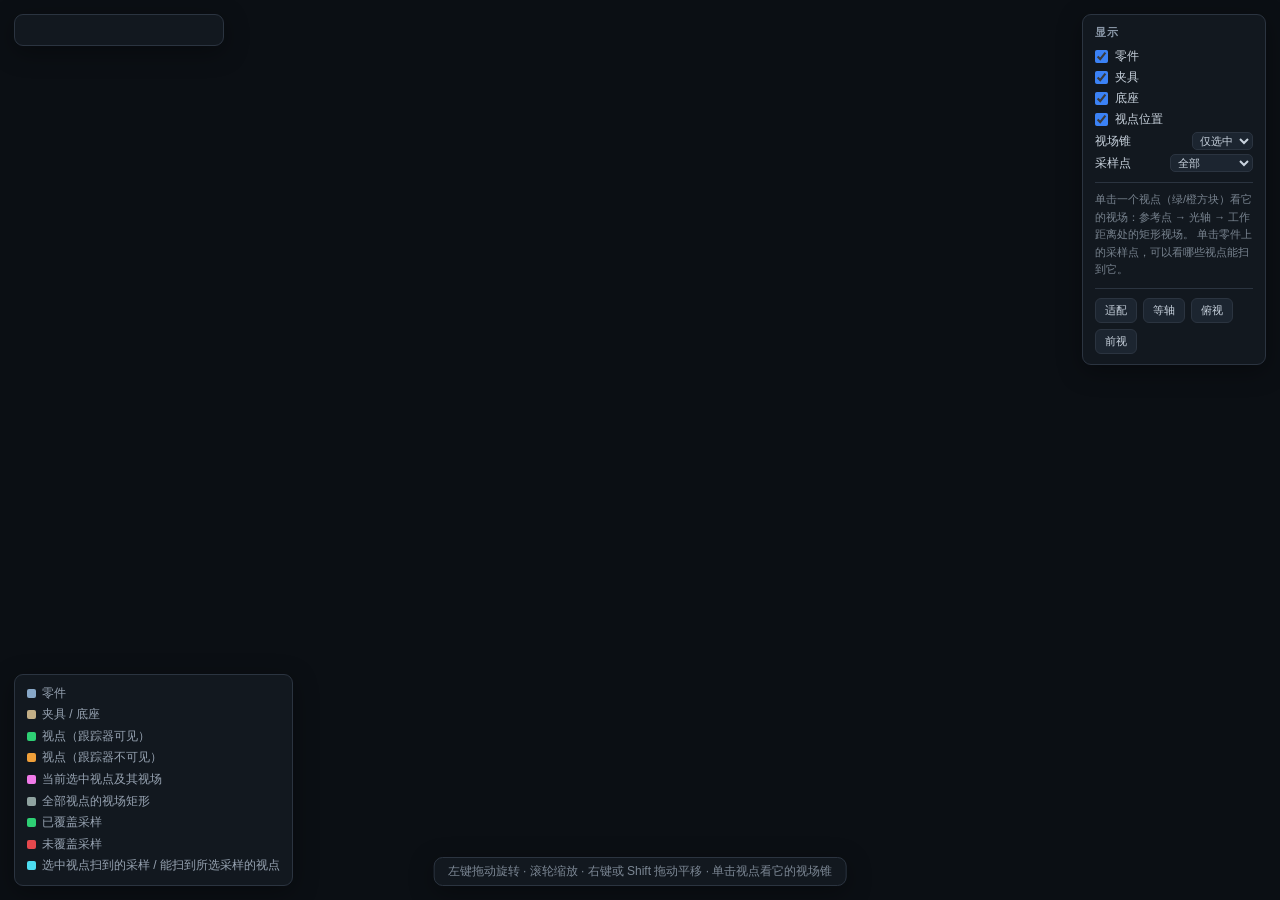
==== src/scanview/viewer.html @ f453afa7 "feat: 新增 scanview 包，plan 输出零件与视点集的 3D 视图" ====
<!doctype html>
<html lang="zh-CN">
<head>
<meta charset="utf-8">
<meta name="viewport" content="width=device-width, initial-scale=1">
<title>__TITLE__</title>
<style>
  :root { color-scheme: dark; }
  * { box-sizing: border-box; }
  html, body { margin: 0; height: 100%; overflow: hidden; background: #0b0f14;
    color: #e6edf3; font-family: "Segoe UI", "Microsoft YaHei", -apple-system, sans-serif; }
  #view { display: block; width: 100vw; height: 100vh; cursor: grab; touch-action: none; }
  #view.dragging { cursor: grabbing; }
  .panel { position: absolute; background: rgba(20, 26, 34, .88); border: 1px solid #2b3440;
    border-radius: 9px; box-shadow: 0 6px 24px rgba(0, 0, 0, .35); font-size: 12px; }
  #hud { top: 14px; left: 14px; padding: 11px 13px; min-width: 210px; max-width: 330px; }
  #hud h1 { margin: 0 0 8px; font-size: 13px; font-weight: 600; letter-spacing: .2px; }
  #stats { display: grid; grid-template-columns: auto auto; gap: 2px 18px; }
  #stats span { color: #8b98a8; }
  #stats b { justify-self: end; font-weight: 600; font-variant-numeric: tabular-nums; }
  #tools { top: 14px; right: 14px; padding: 10px 12px; width: 184px; }
  #tools h2 { margin: 0 0 6px; font-size: 11px; font-weight: 600; color: #8b98a8;
    text-transform: uppercase; letter-spacing: .6px; }
  #tools label { display: flex; align-items: center; gap: 7px; padding: 2px 0;
    color: #c9d3de; cursor: pointer; user-select: none; }
  #tools input { accent-color: #3b82f6; margin: 0; }
  #tools select { margin-left: auto; background: #1c2530; color: #c9d3de; border: 1px solid #2b3440;
    border-radius: 5px; font-family: inherit; font-size: 11px; padding: 1px 3px; }
  #tools .note { margin-top: 8px; padding-top: 8px; border-top: 1px solid #2b3440;
    color: #78838f; line-height: 1.6; font-size: 11px; }
  .btnrow { display: flex; flex-wrap: wrap; gap: 6px; margin-top: 9px;
    padding-top: 9px; border-top: 1px solid #2b3440; }
  button { background: #1c2530; color: #c9d3de; border: 1px solid #2b3440; border-radius: 6px;
    padding: 4px 9px; font-size: 11px; font-family: inherit; cursor: pointer; }
  button:hover { background: #263241; color: #fff; }
  #info { right: 14px; bottom: 14px; width: 306px; padding: 11px 13px; display: none; }
  #info h2 { margin: 0 0 7px; font-size: 12px; color: #6cb6ff; }
  #info table { width: 100%; border-collapse: collapse; }
  #info td { padding: 1px 0; color: #8b98a8; vertical-align: top; }
  #info td:last-child { text-align: right; color: #e6edf3;
    font-variant-numeric: tabular-nums; }
  #info .chips { display: flex; flex-wrap: wrap; gap: 5px; margin-top: 8px;
    padding-top: 8px; border-top: 1px solid #2b3440; }
  #info .chips button { padding: 2px 7px; }
  #info .note { color: #78838f; line-height: 1.6; margin-top: 6px; }
  #legend { left: 14px; bottom: 14px; padding: 8px 12px; color: #97a3b2; line-height: 1.8; }
  .sw { display: inline-block; width: 9px; height: 9px; border-radius: 2px;
    margin-right: 6px; vertical-align: -1px; }
  #hint { left: 50%; bottom: 14px; transform: translateX(-50%); padding: 5px 13px;
    color: #7c8794; white-space: nowrap; }
  #error { position: absolute; inset: 0; display: none; place-items: center; padding: 40px;
    text-align: center; line-height: 1.7; color: #e3b341; font-size: 13px; }
  @media (max-width: 760px) {
    #legend, #hint { display: none; }
    #tools { width: 150px; }
  }
</style>
</head>
<body>
<canvas id="view"></canvas>
<div id="error"></div>

<div id="hud" class="panel">
  <h1 id="title"></h1>
  <div id="stats"></div>
</div>

<div id="tools" class="panel">
  <h2>显示</h2>
  <label><input type="checkbox" id="show-part" checked> 零件</label>
  <label><input type="checkbox" id="show-fixture" checked> 夹具</label>
  <label><input type="checkbox" id="show-base" checked> 底座</label>
  <label><input type="checkbox" id="show-viewpoints" checked> 视点位置</label>
  <label>视场锥
    <select id="fov-mode">
      <option value="selected">仅选中</option>
      <option value="all">全部</option>
      <option value="off">关闭</option>
    </select>
  </label>
  <label>采样点
    <select id="sample-mode">
      <option value="all">全部</option>
      <option value="selected">仅选中视点</option>
      <option value="uncovered">仅未覆盖</option>
      <option value="off">关闭</option>
    </select>
  </label>
  <div class="note">单击一个视点（绿/橙方块）看它的视场：参考点 → 光轴 → 工作距离处的矩形视场。
    单击零件上的采样点，可以看哪些视点能扫到它。</div>
  <div class="btnrow">
    <button id="btn-fit">适配</button>
    <button id="btn-iso">等轴</button>
    <button id="btn-top">俯视</button>
    <button id="btn-front">前视</button>
  </div>
</div>

<div id="info" class="panel">
  <h2 id="info-title"></h2>
  <table id="info-body"></table>
  <div id="info-extra"></div>
</div>

<div id="legend" class="panel">
  <div><span class="sw" style="background:#88a8c8"></span>零件</div>
  <div><span class="sw" style="background:#c2ae86"></span>夹具 / 底座</div>
  <div><span class="sw" style="background:#2ecf74"></span>视点（跟踪器可见）</div>
  <div><span class="sw" style="background:#f0a03a"></span>视点（跟踪器不可见）</div>
  <div><span class="sw" style="background:#f07ae8"></span>当前选中视点及其视场</div>
  <div><span class="sw" style="background:#8fa3a0"></span>全部视点的视场矩形</div>
  <div><span class="sw" style="background:#2ecf74"></span>已覆盖采样</div>
  <div><span class="sw" style="background:#e5484d"></span>未覆盖采样</div>
  <div><span class="sw" style="background:#4ddcf0"></span>选中视点扫到的采样 / 能扫到所选采样的视点</div>
</div>

<div id="hint" class="panel">左键拖动旋转 · 滚轮缩放 · 右键或 Shift 拖动平移 · 单击视点看它的视场锥</div>

<script id="scene-data" type="application/json">__SCENE_JSON__</script>
<script>
(function () {
  "use strict";

  var DATA = JSON.parse(document.getElementById("scene-data").textContent);
  var canvas = document.getElementById("view");
  var gl = canvas.getContext("webgl", { antialias: true, alpha: false })
        || canvas.getContext("experimental-webgl", { antialias: true, alpha: false });

  function fail(message) {
    var box = document.getElementById("error");
    box.textContent = message;
    box.style.display = "grid";
    canvas.style.display = "none";
    document.getElementById("hud").style.display = "none";
  }

  if (!gl) {
    fail("这个浏览器没有可用的 WebGL，无法显示 3D 视图。请用较新的 Chrome、Edge 或 Firefox 打开本文件。");
    return;
  }

  var FOV = 45 * Math.PI / 180;
  var COLORS = {
    part: [0.53, 0.66, 0.78],
    fixture: [0.76, 0.68, 0.52],
    base: [0.40, 0.43, 0.48],
    viewpointOk: [0.18, 0.81, 0.45],
    viewpointBad: [0.94, 0.63, 0.23],
    selected: [0.94, 0.48, 0.91],
    footprintAll: [0.56, 0.64, 0.63],
    sampleSelected: [0.30, 0.86, 1.00],
    samplePicked: [1.00, 0.86, 0.30],
    covered: [0.18, 0.78, 0.44],
    uncovered: [0.90, 0.28, 0.30],
    tracker: [0.30, 0.60, 1.00]
  };

  /* ---------- buffers ---------- */

  var uintIndices = gl.getExtension("OES_element_index_uint");

  function decode(base64, Type) {
    var raw = atob(base64);
    var bytes = new Uint8Array(raw.length);
    for (var i = 0; i < raw.length; i++) bytes[i] = raw.charCodeAt(i);
    return new Type(bytes.buffer);
  }

  function upload(target, data) {
    var handle = gl.createBuffer();
    gl.bindBuffer(target, handle);
    gl.bufferData(target, data, gl.STATIC_DRAW);
    return handle;
  }

  function toFloats(values) {
    return new Float32Array(values);
  }

  var needsUint = Object.keys(DATA.meshes).some(function (name) {
    return DATA.meshes[name].indexType === "uint32";
  });
  if (needsUint && !uintIndices) {
    fail("这个浏览器不支持 32 位顶点索引，模型太大无法显示。请用较新的 Chrome、Edge 或 Firefox 打开。");
    return;
  }

  var meshes = {};
  Object.keys(DATA.meshes).forEach(function (name) {
    var record = DATA.meshes[name];
    meshes[name] = {
      pos: upload(gl.ARRAY_BUFFER, decode(record.pos, Float32Array)),
      nrm: upload(gl.ARRAY_BUFFER, decode(record.nrm, Int8Array)),
      idx: upload(gl.ELEMENT_ARRAY_BUFFER,
                  decode(record.idx, record.indexType === "uint32" ? Uint32Array : Uint16Array)),
      count: record.faces * 3,
      type: record.indexType === "uint32" ? gl.UNSIGNED_INT : gl.UNSIGNED_SHORT
    };
  });

  var MESH_STYLE = {
    part: { color: COLORS.part, toggle: "show-part" },
    fixture: { color: COLORS.fixture, toggle: "show-fixture" },
    base: { color: COLORS.base, toggle: "show-base" }
  };
  var MESH_ORDER = ["base", "fixture", "part"];

  var VP = DATA.viewpoints || [];
  var vpSegments = [];
  var footprints = [];
  var okPoints = [], badPoints = [];

  function pushSegment(out, a, b) {
    out.push(a[0], a[1], a[2], b[0], b[1], b[2]);
  }

  VP.forEach(function (v) {
    var segments = [];
    pushSegment(segments, v.position, v.aim);
    var corners = v.corners || [];
    for (var i = 0; i < corners.length; i++) {
      pushSegment(segments, v.aim, corners[i]);
      // The footprint outline is kept separately as well: with a hundred poses on
      // screen, the rectangles alone stay readable while the full cones do not.
      pushSegment(footprints, corners[i], corners[(i + 1) % corners.length]);
    }
    for (var j = 0; j < corners.length; j++) {
      pushSegment(segments, corners[j], corners[(j + 1) % corners.length]);
    }
    vpSegments.push(new Float32Array(segments));
    var points = v.tracker_ok ? okPoints : badPoints;
    points.push(v.position[0], v.position[1], v.position[2]);
  });

  var footprintBuffer = upload(gl.ARRAY_BUFFER, toFloats(footprints));
  var okPointBuffer = upload(gl.ARRAY_BUFFER, toFloats(okPoints));
  var badPointBuffer = upload(gl.ARRAY_BUFFER, toFloats(badPoints));
  var selectedBuffer = gl.createBuffer();
  var selectedPointBuffer = gl.createBuffer();
  var selectedQuadBuffer = gl.createBuffer();

  var target = DATA.target || null;
  var samplePositions = null, sampleCount = 0;
  var sampleCovered = null, sampleMask = null, sampleStride = 0;
  var coveredIdx = [], uncoveredIdx = [], selectedSampleIdx = [];
  var coveredBuffer = null, uncoveredBuffer = null;
  var selectedSamplesBuffer = gl.createBuffer();
  var pickedSample = -1;
  var pickedSampleBuffer = gl.createBuffer();
  var viewersBuffer = gl.createBuffer();
  var viewerColumns = [];

  function positionsOf(indices) {
    var out = new Float32Array(indices.length * 3);
    for (var k = 0; k < indices.length; k++) {
      var i = indices[k] * 3;
      out[k * 3] = samplePositions[i];
      out[k * 3 + 1] = samplePositions[i + 1];
      out[k * 3 + 2] = samplePositions[i + 2];
    }
    return out;
  }

  if (target && target.points) {
    samplePositions = decode(target.points, Float32Array);
    sampleCount = Math.floor(samplePositions.length / 3);
    sampleCovered = decode(target.covered, Uint8Array);
    if (target.mask && target.stride) {
      sampleMask = decode(target.mask, Uint8Array);
      sampleStride = target.stride;
    }
    for (var s = 0; s < sampleCount; s++) {
      (sampleCovered[s] ? coveredIdx : uncoveredIdx).push(s);
    }
    if (coveredIdx.length) {
      coveredBuffer = upload(gl.ARRAY_BUFFER, positionsOf(coveredIdx));
    }
    if (uncoveredIdx.length) {
      uncoveredBuffer = upload(gl.ARRAY_BUFFER, positionsOf(uncoveredIdx));
    }
  }

  var tracker = DATA.tracker;
  var trackerLineBuffer = null, trackerPointBuffer = null;
  if (tracker && tracker.position) {
    var tseg = [];
    if (tracker.aim) {
      pushSegment(tseg, tracker.position, tracker.aim);
      trackerLineBuffer = upload(gl.ARRAY_BUFFER, toFloats(tseg));
    }
    trackerPointBuffer = upload(gl.ARRAY_BUFFER, toFloats(tracker.position));
  }

  function sampleViewers(index) {
    var out = [];
    if (!sampleMask || sampleStride <= 0 || index < 0) return out;
    var row = index * sampleStride;
    for (var column = 0; column < VP.length; column++) {
      if (sampleMask[row + (column >> 3)] & (1 << (column & 7))) out.push(column);
    }
    return out;
  }

  function rebuildSelectedSamples() {
    selectedSampleIdx = [];
    if (!sampleMask || selected < 0) return;
    var byte = selected >> 3, bit = 1 << (selected & 7);
    for (var i = 0; i < sampleCount; i++) {
      if (sampleMask[i * sampleStride + byte] & bit) selectedSampleIdx.push(i);
    }
    if (selectedSampleIdx.length) {
      gl.bindBuffer(gl.ARRAY_BUFFER, selectedSamplesBuffer);
      gl.bufferData(gl.ARRAY_BUFFER, positionsOf(selectedSampleIdx), gl.STATIC_DRAW);
    }
  }

  function highlightSample(index) {
    pickedSample = index;
    viewerColumns = sampleViewers(index);
    if (index >= 0) {
      var p = index * 3;
      gl.bindBuffer(gl.ARRAY_BUFFER, pickedSampleBuffer);
      gl.bufferData(gl.ARRAY_BUFFER,
                    new Float32Array([samplePositions[p], samplePositions[p + 1],
                                      samplePositions[p + 2]]), gl.STATIC_DRAW);
    }
    if (viewerColumns.length) {
      var points = [];
      viewerColumns.forEach(function (column) {
        var v = VP[column];
        points.push(v.position[0], v.position[1], v.position[2]);
      });
      gl.bindBuffer(gl.ARRAY_BUFFER, viewersBuffer);
      gl.bufferData(gl.ARRAY_BUFFER, toFloats(points), gl.STATIC_DRAW);
    }
  }

  /* ---------- shaders ---------- */

  function compile(type, source) {
    var shader = gl.createShader(type);
    gl.shaderSource(shader, source);
    gl.compileShader(shader);
    if (!gl.getShaderParameter(shader, gl.COMPILE_STATUS)) {
      throw new Error(gl.getShaderInfoLog(shader) || "着色器编译失败");
    }
    return shader;
  }

  function link(vertexSource, fragmentSource) {
    var program = gl.createProgram();
    gl.attachShader(program, compile(gl.VERTEX_SHADER, vertexSource));
    gl.attachShader(program, compile(gl.FRAGMENT_SHADER, fragmentSource));
    gl.linkProgram(program);
    if (!gl.getProgramParameter(program, gl.LINK_STATUS)) {
      throw new Error(gl.getProgramInfoLog(program) || "着色器链接失败");
    }
    return program;
  }

  var meshProgram, flatProgram;
  try {
    meshProgram = link([
      "attribute vec3 aPos;",
      "attribute vec3 aNrm;",
      "uniform mat4 uProj;",
      "uniform mat4 uView;",
      "uniform mat3 uNormal;",
      "varying vec3 vNrm;",
      "void main() {",
      "  vNrm = uNormal * aNrm;",
      "  gl_Position = uProj * (uView * vec4(aPos, 1.0));",
      "}"
    ].join("\n"), [
      "precision mediump float;",
      "varying vec3 vNrm;",
      "uniform vec3 uColor;",
      "void main() {",
      "  vec3 n = normalize(vNrm);",
      "  if (!gl_FrontFacing) n = -n;",
      "  vec3 light = normalize(vec3(0.35, 0.55, 1.0));",
      "  float diffuse = max(dot(n, light), 0.0);",
      "  float rim = pow(1.0 - abs(n.z), 2.0) * 0.16;",
      "  gl_FragColor = vec4(uColor * (0.34 + 0.66 * diffuse) + vec3(rim), 1.0);",
      "}"
    ].join("\n"));

    flatProgram = link([
      "attribute vec3 aPos;",
      "uniform mat4 uProj;",
      "uniform mat4 uView;",
      "uniform float uSize;",
      "uniform float uShift;",
      "void main() {",
      "  vec4 view = uView * vec4(aPos, 1.0);",
      "  view.z += uShift;",
      "  gl_Position = uProj * view;",
      "  gl_PointSize = uSize;",
      "}"
    ].join("\n"), [
      "precision mediump float;",
      "uniform vec3 uColor;",
      "uniform float uAlpha;",
      "void main() { gl_FragColor = vec4(uColor, uAlpha); }"
    ].join("\n"));
  } catch (error) {
    fail("无法初始化 3D 渲染器：" + error.message);
    return;
  }

  var meshLoc = {
    pos: gl.getAttribLocation(meshProgram, "aPos"),
    nrm: gl.getAttribLocation(meshProgram, "aNrm"),
    proj: gl.getUniformLocation(meshProgram, "uProj"),
    view: gl.getUniformLocation(meshProgram, "uView"),
    normal: gl.getUniformLocation(meshProgram, "uNormal"),
    color: gl.getUniformLocation(meshProgram, "uColor")
  };
  var flatLoc = {
    pos: gl.getAttribLocation(flatProgram, "aPos"),
    proj: gl.getUniformLocation(flatProgram, "uProj"),
    view: gl.getUniformLocation(flatProgram, "uView"),
    size: gl.getUniformLocation(flatProgram, "uSize"),
    shift: gl.getUniformLocation(flatProgram, "uShift"),
    color: gl.getUniformLocation(flatProgram, "uColor"),
    alpha: gl.getUniformLocation(flatProgram, "uAlpha")
  };

  /* ---------- camera ---------- */

  var FIT = DATA.fit;
  var center = FIT.center.slice();
  var radius = Math.max(FIT.radius, 1);
  var distance = radius * 2.6;
  var yaw = -Math.PI / 3;
  var pitch = Math.PI / 6;
  var yawHome = yaw, pitchHome = pitch, distanceHome = distance, centerHome = center.slice();
  var selected = -1;
  var drag = null;
  var framePending = false;
  var framesDrawn = 0;
  var lastHover = 0;

  function sub(a, b) { return [a[0] - b[0], a[1] - b[1], a[2] - b[2]]; }
  function add(a, b) { return [a[0] + b[0], a[1] + b[1], a[2] + b[2]]; }
  function scale(a, s) { return [a[0] * s, a[1] * s, a[2] * s]; }
  function dot(a, b) { return a[0] * b[0] + a[1] * b[1] + a[2] * b[2]; }
  function cross(a, b) {
    return [a[1] * b[2] - a[2] * b[1], a[2] * b[0] - a[0] * b[2],
            a[0] * b[1] - a[1] * b[0]];
  }
  function unit(a) {
    var n = Math.hypot(a[0], a[1], a[2]) || 1;
    return [a[0] / n, a[1] / n, a[2] / n];
  }
  function clamp(value, low, high) { return Math.min(Math.max(value, low), high); }

  function camera() {
    var cp = Math.cos(pitch);
    var eye = [
      center[0] + distance * cp * Math.cos(yaw),
      center[1] + distance * cp * Math.sin(yaw),
      center[2] + distance * Math.sin(pitch)
    ];
    var forward = unit(sub(center, eye));
    var right = unit(cross(forward, [0, 0, 1]));
    var up = cross(right, forward);
    return { eye: eye, forward: forward, right: right, up: up };
  }

  function lookAt(eye, target, up) {
    var z = unit(sub(eye, target));
    var x = unit(cross(up, z));
    var y = cross(z, x);
    return new Float32Array([
      x[0], y[0], z[0], 0,
      x[1], y[1], z[1], 0,
      x[2], y[2], z[2], 0,
      -dot(x, eye), -dot(y, eye), -dot(z, eye), 1
    ]);
  }

  function perspective(fovy, aspect, near, far) {
    var f = 1 / Math.tan(fovy / 2);
    var nf = 1 / (near - far);
    return new Float32Array([
      f / aspect, 0, 0, 0,
      0, f, 0, 0,
      0, 0, (far + near) * nf, -1,
      0, 0, 2 * far * near * nf, 0
    ]);
  }

  /* ---------- drawing ---------- */

  function resize() {
    var dpr = Math.min(window.devicePixelRatio || 1, 2);
    var width = Math.max(1, Math.round(canvas.clientWidth * dpr));
    var height = Math.max(1, Math.round(canvas.clientHeight * dpr));
    if (canvas.width !== width || canvas.height !== height) {
      canvas.width = width;
      canvas.height = height;
    }
    return dpr;
  }

  function drawMesh(name, style) {
    var mesh = meshes[name];
    if (!mesh || !style) return;
    gl.bindBuffer(gl.ARRAY_BUFFER, mesh.pos);
    gl.vertexAttribPointer(meshLoc.pos, 3, gl.FLOAT, false, 0, 0);
    gl.bindBuffer(gl.ARRAY_BUFFER, mesh.nrm);
    gl.vertexAttribPointer(meshLoc.nrm, 3, gl.BYTE, true, 0, 0);
    gl.bindBuffer(gl.ELEMENT_ARRAY_BUFFER, mesh.idx);
    gl.uniform3fv(meshLoc.color, style);
    gl.drawElements(gl.TRIANGLES, mesh.count, mesh.type, 0);
  }

  function drawFlat(buffer, mode, count, color, size, shift, alpha) {
    if (!buffer || count <= 0) return;
    if (alpha === undefined) alpha = 1.0;
    if (alpha < 1.0) {
      gl.enable(gl.BLEND);
      gl.blendFunc(gl.SRC_ALPHA, gl.ONE_MINUS_SRC_ALPHA);
    } else {
      gl.disable(gl.BLEND);
    }
    gl.bindBuffer(gl.ARRAY_BUFFER, buffer);
    gl.vertexAttribPointer(flatLoc.pos, 3, gl.FLOAT, false, 0, 0);
    gl.uniform3fv(flatLoc.color, color);
    gl.uniform1f(flatLoc.size, size);
    gl.uniform1f(flatLoc.shift, shift);
    gl.uniform1f(flatLoc.alpha, alpha);
    gl.drawArrays(mode, 0, count);
  }

  function render() {
    framesDrawn += 1;
    var dpr = resize();
    var cam = camera();
    var view = lookAt(cam.eye, center, [0, 0, 1]);
    var near = Math.max(distance * 0.002, 0.05);
    var far = Math.max(distance + radius * 8, radius * 12);
    var projection = perspective(FOV, canvas.width / Math.max(canvas.height, 1), near, far);
    var normalMatrix = new Float32Array([
      view[0], view[1], view[2],
      view[4], view[5], view[6],
      view[8], view[9], view[10]
    ]);

    gl.viewport(0, 0, canvas.width, canvas.height);
    gl.clearColor(0.043, 0.059, 0.078, 1.0);
    gl.clear(gl.COLOR_BUFFER_BIT | gl.DEPTH_BUFFER_BIT);
    gl.enable(gl.DEPTH_TEST);
    gl.depthFunc(gl.LEQUAL);
    gl.disable(gl.CULL_FACE);
    gl.disable(gl.BLEND);

    gl.useProgram(meshProgram);
    gl.uniformMatrix4fv(meshLoc.proj, false, projection);
    gl.uniformMatrix4fv(meshLoc.view, false, view);
    gl.uniformMatrix3fv(meshLoc.normal, false, normalMatrix);
    gl.enableVertexAttribArray(meshLoc.pos);
    gl.enableVertexAttribArray(meshLoc.nrm);
    MESH_ORDER.forEach(function (name) {
      var checkbox = document.getElementById(MESH_STYLE[name].toggle);
      if (checkbox && checkbox.checked) drawMesh(name, MESH_STYLE[name].color);
    });

    gl.useProgram(flatProgram);
    gl.uniformMatrix4fv(flatLoc.proj, false, projection);
    gl.uniformMatrix4fv(flatLoc.view, false, view);
    gl.enableVertexAttribArray(flatLoc.pos);
    if (meshLoc.nrm >= 0 && meshLoc.nrm !== flatLoc.pos) gl.disableVertexAttribArray(meshLoc.nrm);

    var shift = radius * 0.004;
    var pointSize = Math.max(3, Math.round(4 * dpr));
    var viewpointSize = Math.max(6, Math.round(8 * dpr));

    var sampleMode = document.getElementById("sample-mode").value;
    if (target) {
      if (sampleMode === "all") {
        drawFlat(coveredBuffer, gl.POINTS, coveredIdx.length, COLORS.covered, pointSize, shift);
        drawFlat(uncoveredBuffer, gl.POINTS, uncoveredIdx.length, COLORS.uncovered,
                 pointSize * 1.25, shift);
      } else if (sampleMode === "uncovered") {
        drawFlat(uncoveredBuffer, gl.POINTS, uncoveredIdx.length, COLORS.uncovered,
                 pointSize * 1.25, shift);
      } else if (sampleMode === "selected") {
        drawFlat(selectedSamplesBuffer, gl.POINTS, selectedSampleIdx.length,
                 COLORS.sampleSelected, pointSize * 1.2, shift);
      }
    }

    var fovMode = document.getElementById("fov-mode").value;
    if (fovMode === "all") {
      drawFlat(footprintBuffer, gl.LINES, footprints.length / 3, COLORS.footprintAll,
               1, shift * 2, 0.3);
    }

    if (document.getElementById("show-viewpoints").checked) {
      drawFlat(okPointBuffer, gl.POINTS, okPoints.length / 3, COLORS.viewpointOk,
               viewpointSize, shift * 3);
      drawFlat(badPointBuffer, gl.POINTS, badPoints.length / 3, COLORS.viewpointBad,
               viewpointSize, shift * 3);
    }

    if (tracker) {
      if (trackerLineBuffer) {
        drawFlat(trackerLineBuffer, gl.LINES, 2, COLORS.tracker, 1, shift * 2);
      }
      drawFlat(trackerPointBuffer, gl.POINTS, 1, COLORS.tracker, viewpointSize * 1.6, shift * 3);
    }

    if (selected >= 0 && vpSegments[selected] && fovMode !== "off") {
      // The selected cone is drawn without depth testing, so it stays legible even
      // when the scanner sits behind the fixture or under the part.
      gl.disable(gl.DEPTH_TEST);
      drawFlat(selectedQuadBuffer, gl.TRIANGLES, 6, COLORS.selected, 1, 0, 0.18);
      drawFlat(selectedBuffer, gl.LINES, vpSegments[selected].length / 3, COLORS.selected,
               1, 0, 0.95);
      drawFlat(selectedPointBuffer, gl.POINTS, 1, COLORS.selected, viewpointSize * 1.4, 0);
      gl.enable(gl.DEPTH_TEST);
    }

    if (pickedSample >= 0) {
      gl.disable(gl.DEPTH_TEST);
      if (viewerColumns.length) {
        drawFlat(viewersBuffer, gl.POINTS, viewerColumns.length, COLORS.sampleSelected,
                 viewpointSize * 1.3, 0);
      }
      drawFlat(pickedSampleBuffer, gl.POINTS, 1, COLORS.samplePicked, pointSize * 2.2, 0);
      gl.enable(gl.DEPTH_TEST);
    }
  }

  // `framePending` must start false: it is set here and cleared by the frame that
  // consumes it, so a stale `true` makes every redraw request a no-op - which looks
  // exactly like a frozen page that only repaints on the next direct `render()`.
  function requestRender() {
    if (framePending) return;
    framePending = true;
    requestAnimationFrame(function () {
      framePending = false;
      render();
    });
  }

  /* ---------- interaction ---------- */

  function projectionHelper() {
    var cam = camera();
    var tanHalf = Math.tan(FOV / 2);
    var aspect = canvas.width / Math.max(canvas.height, 1);
    return function (x, y, z) {
      var dx = x - cam.eye[0], dy = y - cam.eye[1], dz = z - cam.eye[2];
      var depth = dx * cam.forward[0] + dy * cam.forward[1] + dz * cam.forward[2];
      if (depth <= 1e-6) return null;
      var right = dx * cam.right[0] + dy * cam.right[1] + dz * cam.right[2];
      var up = dx * cam.up[0] + dy * cam.up[1] + dz * cam.up[2];
      return { x: (right / depth) / (tanHalf * aspect), y: (up / depth) / tanHalf,
               depth: depth };
    };
  }

  function cursorNdc(event) {
    var rect = canvas.getBoundingClientRect();
    return {
      x: ((event.clientX - rect.left) / Math.max(rect.width, 1)) * 2 - 1,
      y: -(((event.clientY - rect.top) / Math.max(rect.height, 1)) * 2 - 1)
    };
  }

  function pixelLimit(pixels) {
    var value = (pixels * 2) / Math.max(canvas.width, 1);
    return value * value;
  }

  // Both picks work in screen space and report the depth of the winner, because the
  // choice between them is not "which kind is more important" but "which one is nearer":
  // a pose BEHIND the part must not steal a click on the part's surface.
  function pickViewpoint(cursor, project) {
    var limit = pixelLimit(14);
    var best = -1, bestDepth = Infinity;
    for (var i = 0; i < VP.length; i++) {
      var p = VP[i].position;
      var hit = project(p[0], p[1], p[2]);
      if (!hit) continue;
      var dx = hit.x - cursor.x, dy = hit.y - cursor.y;
      if (dx * dx + dy * dy > limit) continue;
      if (hit.depth < bestDepth) { bestDepth = hit.depth; best = i; }
    }
    return { index: best, depth: bestDepth };
  }

  function pickSample(cursor, project) {
    var lists;
    var mode = document.getElementById("sample-mode").value;
    if (!samplePositions || mode === "off") lists = [];
    else if (mode === "all") lists = [coveredIdx, uncoveredIdx];
    else if (mode === "uncovered") lists = [uncoveredIdx];
    else lists = [selectedSampleIdx];

    var limit = pixelLimit(10);
    var best = -1, bestDepth = Infinity;
    for (var l = 0; l < lists.length; l++) {
      var list = lists[l];
      for (var k = 0; k < list.length; k++) {
        var i = list[k] * 3;
        var hit = project(samplePositions[i], samplePositions[i + 1], samplePositions[i + 2]);
        if (!hit) continue;
        var dx = hit.x - cursor.x, dy = hit.y - cursor.y;
        if (dx * dx + dy * dy > limit) continue;
        if (hit.depth < bestDepth) { bestDepth = hit.depth; best = list[k]; }
      }
    }
    return { index: best, depth: bestDepth };
  }

  function pick(event) {
    var cursor = cursorNdc(event);
    var project = projectionHelper();
    var viewpoint = pickViewpoint(cursor, project);
    var sample = pickSample(cursor, project);
    if (viewpoint.index >= 0
        && (sample.index < 0 || viewpoint.depth <= sample.depth)) {
      return { kind: "viewpoint", index: viewpoint.index };
    }
    if (sample.index >= 0) return { kind: "sample", index: sample.index };
    return { kind: "none", index: -1 };
  }

  function formatNumber(value, digits) {
    if (value === null || value === undefined) return "-";
    return Number(value).toFixed(digits);
  }

  function fillRows(rows) {
    var body = document.getElementById("info-body");
    body.innerHTML = "";
    document.getElementById("info-extra").innerHTML = "";
    rows.forEach(function (row) {
      var tr = document.createElement("tr");
      var key = document.createElement("td");
      key.textContent = row[0];
      var value = document.createElement("td");
      value.textContent = row[1];
      tr.appendChild(key);
      tr.appendChild(value);
      body.appendChild(tr);
    });
  }

  function showInfo(index) {
    var panel = document.getElementById("info");
    if (index < 0) { panel.style.display = "none"; return; }
    var v = VP[index];
    document.getElementById("info-title").textContent = "视点 " + v.id;
    fillRows([
      ["位置 / mm", v.position.map(function (n) { return formatNumber(n, 1); }).join(", ")],
      ["光轴", v.axis.map(function (n) { return formatNumber(n, 3); }).join(", ")],
      ["滚转", formatNumber(v.roll_deg, 1) + "°"],
      ["覆盖点数", Number(v.n_points || 0).toLocaleString()],
      ["覆盖面积", formatNumber(v.area_mm2, 1) + " mm²"],
      ["入射角 均值", formatNumber(v.mean_incidence_deg, 2) + "°"],
      ["入射角 最大", formatNumber(v.max_incidence_deg, 2) + "°"],
      ["跟踪器可见", v.tracker_ok ? "是" : "否"],
      ["来源", v.source || "-"]
    ]);
    panel.style.display = "block";
  }

  function showSampleInfo(index) {
    var panel = document.getElementById("info");
    var p = index * 3;
    var covered = sampleCovered[index] === 1;
    var viewers = sampleViewers(index);
    document.getElementById("info-title").textContent = "采样点";
    fillRows([
      ["位置 / mm", [samplePositions[p], samplePositions[p + 1], samplePositions[p + 2]]
        .map(function (n) { return formatNumber(n, 1); }).join(", ")],
      ["状态", covered ? "已覆盖" : "未覆盖"],
      ["可见视点数", sampleMask ? String(viewers.length) : "无覆盖关系数据"]
    ]);

    var body = document.getElementById("info-extra");
    if (!sampleMask) {
      var note = document.createElement("div");
      note.className = "note";
      note.textContent = "这一页缺少逐采样点的覆盖关系（target_samples.npz），重跑 plan 即可带上。";
      body.appendChild(note);
    } else if (!viewers.length) {
      var none = document.createElement("div");
      none.className = "note";
      none.textContent = "交付的视点集里没有视点能扫到这个点。";
      body.appendChild(none);
    } else {
      var chips = document.createElement("div");
      chips.className = "chips";
      viewers.forEach(function (column) {
        var button = document.createElement("button");
        button.textContent = "视点 " + VP[column].id;
        button.addEventListener("click", function () { select(column); });
        chips.appendChild(button);
      });
      body.appendChild(chips);
    }
    panel.style.display = "block";
  }

  function clearSample() {
    pickedSample = -1;
    viewerColumns = [];
  }

  function select(index) {
    selected = index;
    clearSample();
    if (index >= 0) {
      var v = VP[index];
      gl.bindBuffer(gl.ARRAY_BUFFER, selectedBuffer);
      gl.bufferData(gl.ARRAY_BUFFER, vpSegments[index], gl.STATIC_DRAW);
      gl.bindBuffer(gl.ARRAY_BUFFER, selectedPointBuffer);
      gl.bufferData(gl.ARRAY_BUFFER, new Float32Array(v.position), gl.STATIC_DRAW);
      var corners = v.corners || [];
      if (corners.length >= 4) {
        var quad = [];
        for (var t = 1; t < corners.length - 1; t++) {
          quad.push(corners[0][0], corners[0][1], corners[0][2],
                    corners[t][0], corners[t][1], corners[t][2],
                    corners[t + 1][0], corners[t + 1][1], corners[t + 1][2]);
        }
        gl.bindBuffer(gl.ARRAY_BUFFER, selectedQuadBuffer);
        gl.bufferData(gl.ARRAY_BUFFER, toFloats(quad), gl.STATIC_DRAW);
      }
    }
    rebuildSelectedSamples();
    showInfo(index);
    requestRender();
  }

  function selectSample(index) {
    if (index < 0) {
      clearSample();
      showInfo(selected);
      requestRender();
      return;
    }
    highlightSample(index);
    showSampleInfo(index);
    requestRender();
  }

  function panBy(dx, dy) {
    var cam = camera();
    var perPixel = 2 * distance * Math.tan(FOV / 2) / Math.max(canvas.clientHeight, 1);
    center = add(center, add(scale(cam.right, -dx * perPixel), scale(cam.up, dy * perPixel)));
  }

  canvas.addEventListener("contextmenu", function (event) { event.preventDefault(); });

  canvas.addEventListener("pointerdown", function (event) {
    canvas.setPointerCapture(event.pointerId);
    drag = { id: event.pointerId, x: event.clientX, y: event.clientY,
             button: event.button, shift: event.shiftKey, moved: false };
    canvas.classList.add("dragging");
  });

  canvas.addEventListener("pointermove", function (event) {
    if (!drag || event.pointerId !== drag.id) {
      // Hover picking walks every visible sample, so it is throttled: a pointermove
      // fires far more often than a cursor change is worth.
      var now = performance.now();
      if (now - lastHover > 70) {
        lastHover = now;
        canvas.style.cursor = pick(event).kind === "none" ? "grab" : "pointer";
      }
      return;
    }
    var dx = event.clientX - drag.x;
    var dy = event.clientY - drag.y;
    if (Math.abs(dx) + Math.abs(dy) > 3) drag.moved = true;
    if (drag.button === 0 && !drag.shift) {
      // Grab-and-turn: the model follows the pointer. Dragging up tips the near face
      // upward, which means the camera has to go DOWN - so `pitch` moves with `dy`,
      // not against it.
      yaw -= dx * 0.008;
      pitch = clamp(pitch + dy * 0.008, -1.52, 1.52);
    } else {
      panBy(dx, dy);
    }
    drag.x = event.clientX;
    drag.y = event.clientY;
    requestRender();
  });

  canvas.addEventListener("pointerup", function (event) {
    if (!drag) return;
    var wasDrag = drag.moved;
    var button = drag.button;
    drag = null;
    canvas.classList.remove("dragging");
    if (wasDrag || button !== 0) return;
    var hit = pick(event);
    if (hit.kind === "viewpoint") select(hit.index);
    else if (hit.kind === "sample") selectSample(hit.index);
    else {
      select(-1);
    }
  });

  canvas.addEventListener("pointercancel", function () {
    drag = null;
    canvas.classList.remove("dragging");
  });

  canvas.addEventListener("wheel", function (event) {
    event.preventDefault();
    distance = clamp(distance * Math.exp(event.deltaY * 0.0012), radius * 0.03, radius * 40);
    requestRender();
  }, { passive: false });

  window.addEventListener("resize", requestRender);

  function setView(newYaw, newPitch) {
    yaw = newYaw;
    pitch = newPitch;
    requestRender();
  }

  document.getElementById("btn-fit").addEventListener("click", function () {
    center = centerHome.slice();
    distance = distanceHome;
    yaw = yawHome;
    pitch = pitchHome;
    requestRender();
  });
  document.getElementById("btn-iso").addEventListener("click", function () {
    setView(-Math.PI / 3, Math.PI / 6);
  });
  document.getElementById("btn-top").addEventListener("click", function () {
    setView(-Math.PI / 2, 1.5);
  });
  document.getElementById("btn-front").addEventListener("click", function () {
    setView(-Math.PI / 2, 0);
  });

  var toggles = document.querySelectorAll("#tools input[type=checkbox]");
  for (var t = 0; t < toggles.length; t++) {
    toggles[t].addEventListener("change", requestRender);
  }
  document.getElementById("fov-mode").addEventListener("change", function () {
    if (this.value === "selected" && selected < 0 && VP.length) select(0);
    else requestRender();
  });
  document.getElementById("sample-mode").addEventListener("change", function () {
    if (this.value === "selected") {
      if (selected < 0 && VP.length) select(0);
      else rebuildSelectedSamples();
    }
    requestRender();
  });
  if (!sampleMask) {
    var option = document.querySelector('#sample-mode option[value="selected"]');
    if (option) {
      option.disabled = true;
      option.textContent = "仅选中视点（缺覆盖关系）";
    }
  }

  /* ---------- head-up text ---------- */

  document.getElementById("title").textContent = DATA.title;
  var stats = document.getElementById("stats");
  function addStat(label, value) {
    var key = document.createElement("span");
    key.textContent = label;
    var strong = document.createElement("b");
    strong.textContent = value;
    stats.appendChild(key);
    stats.appendChild(strong);
  }
  addStat("视点", String(VP.length));
  if (DATA.stats && DATA.stats.face) addStat("目标面", DATA.stats.face);
  if (DATA.stats && typeof DATA.stats.coverage_pct === "number") {
    addStat("覆盖率", DATA.stats.coverage_pct.toFixed(2) + "%");
  }
  if (target) {
    var total = (target.coveredCount || 0) + (target.uncoveredCount || 0);
    addStat("目标采样", Number(target.coveredCount || 0).toLocaleString()
                        + " / " + total.toLocaleString());
  }
  addStat("坐标系", DATA.units + " · " + DATA.frame);

  window.scanplanView = { data: DATA, select: select, render: render,
                          frames: function () { return framesDrawn; },
                          pickAt: function (x, y) {
                            return pick({ clientX: x, clientY: y });
                          },
                          sampleAt: function (index) {
                            return { picked: pickedSample, viewers: viewerColumns.slice(),
                                     info: document.getElementById("info-title").textContent };
                          },
                          state: function () {
                            return { distance: distance, radius: radius,
                                     center: center.slice(), yaw: yaw, pitch: pitch };
                          } };

  // Open on the first pose, so the field-of-view geometry is visible immediately
  // instead of the page starting with no cone at all.
  if (VP.length && document.getElementById("fov-mode").value !== "off") select(0);
  render();
})();
</script>
</body>
</html>
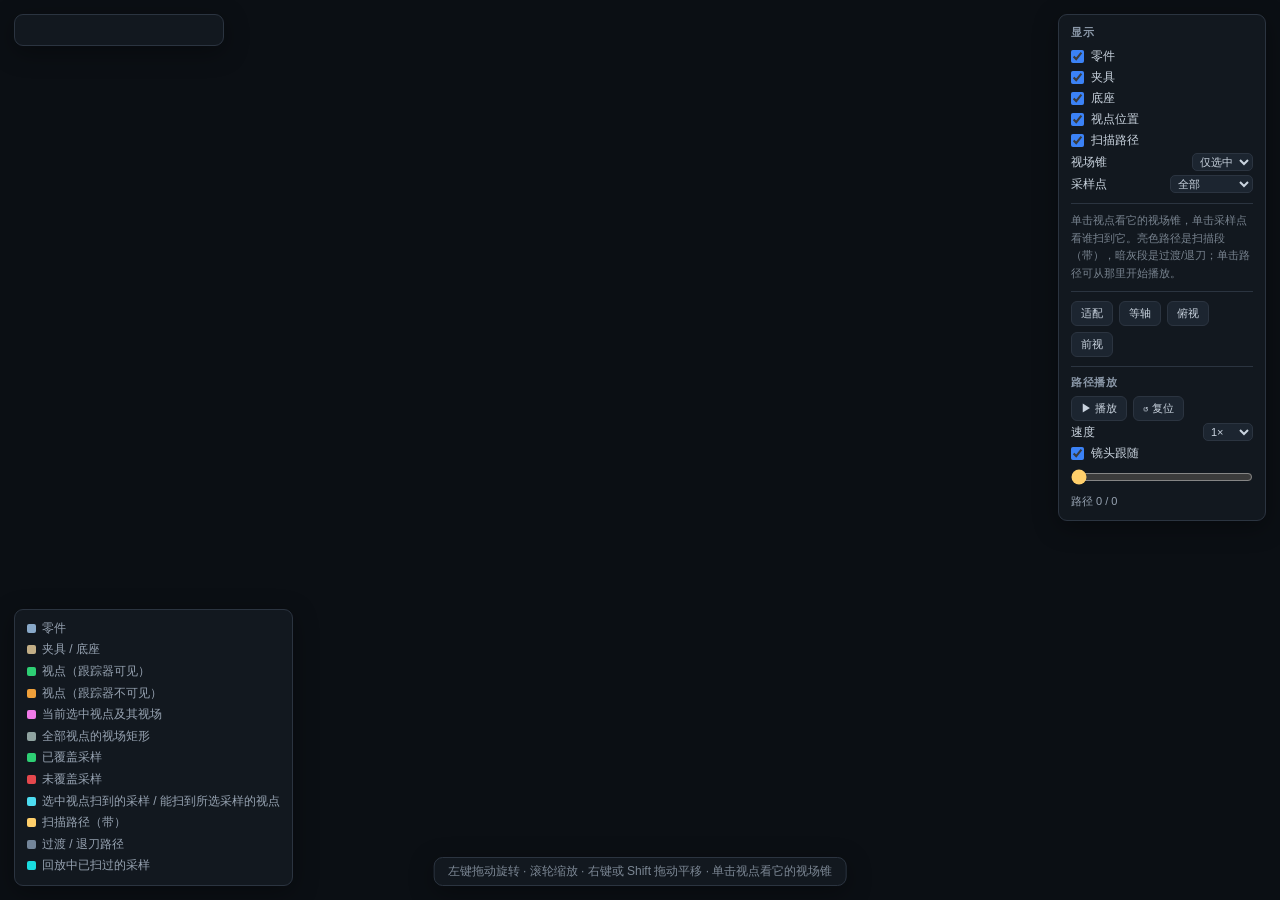
==== commit 955584dd: "feat: 3D 视图显示扫描路径并支持沿路径回放" ====
--- a/src/scanview/viewer.html
+++ b/src/scanview/viewer.html
@@ -18,7 +18,8 @@
   #stats { display: grid; grid-template-columns: auto auto; gap: 2px 18px; }
   #stats span { color: #8b98a8; }
   #stats b { justify-self: end; font-weight: 600; font-variant-numeric: tabular-nums; }
-  #tools { top: 14px; right: 14px; padding: 10px 12px; width: 184px; }
+  #tools { top: 14px; right: 14px; padding: 10px 12px; width: 208px;
+    max-height: calc(100vh - 28px); overflow-y: auto; }
   #tools h2 { margin: 0 0 6px; font-size: 11px; font-weight: 600; color: #8b98a8;
     text-transform: uppercase; letter-spacing: .6px; }
   #tools label { display: flex; align-items: center; gap: 7px; padding: 2px 0;
@@ -26,6 +27,10 @@
   #tools input { accent-color: #3b82f6; margin: 0; }
   #tools select { margin-left: auto; background: #1c2530; color: #c9d3de; border: 1px solid #2b3440;
     border-radius: 5px; font-family: inherit; font-size: 11px; padding: 1px 3px; }
+  #tools input[type="range"] { width: 100%; margin: 5px 0 0; accent-color: #ffcf6b; }
+  #tools .divider { margin-top: 9px; padding-top: 8px; border-top: 1px solid #2b3440; }
+  #play-status { margin-top: 5px; color: #97a3b2; font-size: 11px; line-height: 1.55;
+    font-variant-numeric: tabular-nums; white-space: pre-line; }
   #tools .note { margin-top: 8px; padding-top: 8px; border-top: 1px solid #2b3440;
     color: #78838f; line-height: 1.6; font-size: 11px; }
   .btnrow { display: flex; flex-wrap: wrap; gap: 6px; margin-top: 9px;
@@ -71,6 +76,7 @@
   <label><input type="checkbox" id="show-fixture" checked> 夹具</label>
   <label><input type="checkbox" id="show-base" checked> 底座</label>
   <label><input type="checkbox" id="show-viewpoints" checked> 视点位置</label>
+  <label><input type="checkbox" id="show-path" checked> 扫描路径</label>
   <label>视场锥
     <select id="fov-mode">
       <option value="selected">仅选中</option>
@@ -86,13 +92,28 @@
       <option value="off">关闭</option>
     </select>
   </label>
-  <div class="note">单击一个视点（绿/橙方块）看它的视场：参考点 → 光轴 → 工作距离处的矩形视场。
-    单击零件上的采样点，可以看哪些视点能扫到它。</div>
+  <div class="note">单击视点看它的视场锥，单击采样点看谁扫到它。亮色路径是扫描段（带），暗灰段是过渡/退刀；单击路径可从那里开始播放。</div>
   <div class="btnrow">
     <button id="btn-fit">适配</button>
     <button id="btn-iso">等轴</button>
     <button id="btn-top">俯视</button>
     <button id="btn-front">前视</button>
+  </div>
+  <div class="divider">
+    <h2>路径播放</h2>
+    <div class="btnrow" style="margin:0; padding:0; border-top:0">
+      <button id="btn-play">▶ 播放</button>
+      <button id="btn-play-reset">↺ 复位</button>
+    </div>
+    <label>速度<select id="play-speed">
+      <option value="0.5">0.5×</option>
+      <option value="1" selected>1×</option>
+      <option value="2">2×</option>
+      <option value="4">4×</option>
+    </select></label>
+    <label><input type="checkbox" id="follow-camera" checked> 镜头跟随</label>
+    <input type="range" id="path-progress" min="0" max="0" value="0" step="1">
+    <div id="play-status">路径 0 / 0</div>
   </div>
 </div>
 
@@ -112,6 +133,9 @@
   <div><span class="sw" style="background:#2ecf74"></span>已覆盖采样</div>
   <div><span class="sw" style="background:#e5484d"></span>未覆盖采样</div>
   <div><span class="sw" style="background:#4ddcf0"></span>选中视点扫到的采样 / 能扫到所选采样的视点</div>
+  <div><span class="sw" style="background:#ffcf6b"></span>扫描路径（带）</div>
+  <div><span class="sw" style="background:#738599"></span>过渡 / 退刀路径</div>
+  <div><span class="sw" style="background:#1adbdf"></span>回放中已扫过的采样</div>
 </div>
 
 <div id="hint" class="panel">左键拖动旋转 · 滚轮缩放 · 右键或 Shift 拖动平移 · 单击视点看它的视场锥</div>
@@ -152,7 +176,12 @@
     samplePicked: [1.00, 0.86, 0.30],
     covered: [0.18, 0.78, 0.44],
     uncovered: [0.90, 0.28, 0.30],
-    tracker: [0.30, 0.60, 1.00]
+    tracker: [0.30, 0.60, 1.00],
+    pathScan: [1.00, 0.81, 0.42],
+    pathMove: [0.45, 0.52, 0.60],
+    reveal: [0.10, 0.86, 0.88],
+    playHead: [1.00, 0.94, 0.60],
+    playQuad: [1.00, 0.78, 0.35]
   };
 
   /* ---------- buffers ---------- */
@@ -239,6 +268,41 @@
   var selectedPointBuffer = gl.createBuffer();
   var selectedQuadBuffer = gl.createBuffer();
 
+  // The delivered records ARE the program order, so consecutive pairs are the moves the
+  // robot makes. A pair inside one stroke (same stroke_id, both scanning) is a sweep and
+  // is drawn bright; everything else is a connector and is drawn dim.
+  var scanPathSegments = [];
+  var movePathSegments = [];
+  for (var pathIndex = 0; pathIndex < VP.length - 1; pathIndex += 1) {
+    var pathFrom = VP[pathIndex];
+    var pathTo = VP[pathIndex + 1];
+    var sameStroke = pathFrom.stroke_id !== null && pathFrom.stroke_id !== undefined
+      && pathFrom.stroke_id === pathTo.stroke_id;
+    var sweeps = sameStroke && pathFrom.role === "coverage" && pathTo.role === "coverage";
+    pushSegment(sweeps ? scanPathSegments : movePathSegments,
+                pathFrom.position, pathTo.position);
+  }
+  var scanPathBuffer = upload(gl.ARRAY_BUFFER, toFloats(scanPathSegments));
+  var movePathBuffer = upload(gl.ARRAY_BUFFER, toFloats(movePathSegments));
+
+  function viewFrame(record) {
+    // The four corners are aim + u*halfU + v*halfV in order, so the edges give both the
+    // rotation and the size - which is what the animation has to interpolate.
+    var corners = record.corners || [];
+    if (corners.length < 4 || !record.aim) return null;
+    var across = sub(corners[0], corners[1]);
+    var down = sub(corners[1], corners[2]);
+    var acrossLength = Math.hypot(across[0], across[1], across[2]);
+    var downLength = Math.hypot(down[0], down[1], down[2]);
+    if (acrossLength < 1e-6 || downLength < 1e-6) return null;
+    return {
+      u: scale(across, 1 / acrossLength),
+      v: scale(down, 1 / downLength),
+      halfU: acrossLength / 2,
+      halfV: downLength / 2
+    };
+  }
+
   var target = DATA.target || null;
   var samplePositions = null, sampleCount = 0;
   var sampleCovered = null, sampleMask = null, sampleStride = 0;
@@ -279,6 +343,48 @@
       uncoveredBuffer = upload(gl.ARRAY_BUFFER, positionsOf(uncoveredIdx));
     }
   }
+
+  // "Which samples have been scanned so far" is a prefix of this order: bucket every
+  // sample under the FIRST path point that can measure it, then sort by that point. The
+  // playhead only moves forward, so revealing is a draw-range change, not a per-frame
+  // filter over a 100k-point cloud.
+  var revealOrderBuffer = null;
+  var revealCounts = null;
+  var revealTotal = 0;
+  var revealedCount = 0;
+
+  function buildRevealTimeline() {
+    if (!sampleMask || sampleStride <= 0 || !samplePositions || !VP.length) return;
+    var firstColumn = new Int32Array(sampleCount);
+    firstColumn.fill(-1);
+    for (var s = 0; s < sampleCount; s += 1) {
+      var row = s * sampleStride;
+      for (var b = 0; b < sampleStride && firstColumn[s] < 0; b += 1) {
+        var byte = sampleMask[row + b];
+        if (!byte) continue;
+        for (var bit = 0; bit < 8; bit += 1) {
+          if (!(byte & (1 << bit))) continue;
+          var column = (b << 3) + bit;
+          if (column < VP.length) { firstColumn[s] = column; break; }
+        }
+      }
+    }
+    var buckets = [];
+    for (var c = 0; c < VP.length; c += 1) buckets.push([]);
+    for (var i = 0; i < sampleCount; i += 1) {
+      if (firstColumn[i] >= 0) buckets[firstColumn[i]].push(i);
+    }
+    var ordered = [];
+    revealCounts = new Int32Array(VP.length);
+    for (var k = 0; k < VP.length; k += 1) {
+      for (var q = 0; q < buckets[k].length; q += 1) ordered.push(buckets[k][q]);
+      revealCounts[k] = ordered.length;
+    }
+    revealTotal = ordered.length;
+    if (revealTotal) revealOrderBuffer = upload(gl.ARRAY_BUFFER, positionsOf(ordered));
+  }
+
+  buildRevealTimeline();
 
   var tracker = DATA.tracker;
   var trackerLineBuffer = null, trackerPointBuffer = null;
@@ -516,7 +622,7 @@
     gl.drawElements(gl.TRIANGLES, mesh.count, mesh.type, 0);
   }
 
-  function drawFlat(buffer, mode, count, color, size, shift, alpha) {
+  function drawFlat(buffer, mode, count, color, size, shift, alpha, first) {
     if (!buffer || count <= 0) return;
     if (alpha === undefined) alpha = 1.0;
     if (alpha < 1.0) {
@@ -531,7 +637,7 @@
     gl.uniform1f(flatLoc.size, size);
     gl.uniform1f(flatLoc.shift, shift);
     gl.uniform1f(flatLoc.alpha, alpha);
-    gl.drawArrays(mode, 0, count);
+    gl.drawArrays(mode, first || 0, count);
   }
 
   function render() {
@@ -592,6 +698,13 @@
       }
     }
 
+    if (pathVisible()) {
+      drawFlat(movePathBuffer, gl.LINES, movePathSegments.length / 3,
+               COLORS.pathMove, 1, shift * 1.5, 0.55);
+      drawFlat(scanPathBuffer, gl.LINES, scanPathSegments.length / 3,
+               COLORS.pathScan, 1, shift * 2, 0.95);
+    }
+
     var fovMode = document.getElementById("fov-mode").value;
     if (fovMode === "all") {
       drawFlat(footprintBuffer, gl.LINES, footprints.length / 3, COLORS.footprintAll,
@@ -630,6 +743,24 @@
                  viewpointSize * 1.3, 0);
       }
       drawFlat(pickedSampleBuffer, gl.POINTS, 1, COLORS.samplePicked, pointSize * 2.2, 0);
+      gl.enable(gl.DEPTH_TEST);
+    }
+
+    if (playback.active) {
+      // Already swept: the leading slice of the reveal order. Drawn opaque so the
+      // growth of the scanned region is the thing the eye follows.
+      if (revealOrderBuffer && revealedCount > 0) {
+        drawFlat(revealOrderBuffer, gl.POINTS, revealedCount, COLORS.reveal,
+                 pointSize * 1.15, shift);
+      }
+      gl.disable(gl.DEPTH_TEST);
+      if (playback.quad) {
+        drawFlat(playQuadBuffer, gl.TRIANGLES, playback.fillVertices, COLORS.playQuad,
+                 1, 0, 0.16);
+        drawFlat(playQuadOutlineBuffer, gl.LINES, playback.outlineVertices,
+                 COLORS.playQuad, 1, 0, 0.95);
+      }
+      drawFlat(headBuffer, gl.POINTS, 1, COLORS.playHead, viewpointSize * 1.5, 0);
       gl.enable(gl.DEPTH_TEST);
     }
   }
@@ -717,6 +848,27 @@
     return { index: best, depth: bestDepth };
   }
 
+  // The path is a thin line, so a click is matched against a few points along each
+  // segment instead of a hitbox; it is tried last so it never steals a pose or sample.
+  function pickPath(cursor, project) {
+    if (!pathVisible() || VP.length < 2) return { index: -1, depth: Infinity };
+    var limit = pixelLimit(16);
+    var best = -1, bestDepth = Infinity;
+    for (var i = 0; i < VP.length - 1; i += 1) {
+      var a = VP[i].position, b = VP[i + 1].position;
+      for (var step = 1; step <= 3; step += 1) {
+        var t = step / 4;
+        var hit = project(a[0] + (b[0] - a[0]) * t, a[1] + (b[1] - a[1]) * t,
+                          a[2] + (b[2] - a[2]) * t);
+        if (!hit) continue;
+        var dx = hit.x - cursor.x, dy = hit.y - cursor.y;
+        if (dx * dx + dy * dy > limit) continue;
+        if (hit.depth < bestDepth) { bestDepth = hit.depth; best = i; }
+      }
+    }
+    return { index: best, depth: bestDepth };
+  }
+
   function pick(event) {
     var cursor = cursorNdc(event);
     var project = projectionHelper();
@@ -727,6 +879,8 @@
       return { kind: "viewpoint", index: viewpoint.index };
     }
     if (sample.index >= 0) return { kind: "sample", index: sample.index };
+    var path = pickPath(cursor, project);
+    if (path.index >= 0) return { kind: "path", index: path.index };
     return { kind: "none", index: -1 };
   }
 
@@ -851,6 +1005,199 @@
     requestRender();
   }
 
+  /* ---------- path playback ---------- */
+
+  // Clicking a path segment (or pressing play) walks the head along the delivered
+  // sequence: the marker moves segment by segment at a constant visual speed, the field
+  // of view is rebuilt from the two end poses, and the samples whose first covering pose
+  // has been passed light up - so the scanned region grows the way the program sweeps it.
+  var playback = {
+    index: 0, t: 0, playing: false, speed: 1, follow: true, active: false,
+    last: 0, raf: 0, position: null, quad: false, outlineVertices: 0, fillVertices: 0
+  };
+  var headBuffer = gl.createBuffer();
+  var playQuadBuffer = gl.createBuffer();
+  var playQuadOutlineBuffer = gl.createBuffer();
+
+  function segmentTotal() { return Math.max(VP.length - 1, 0); }
+
+  function pathVisible() {
+    var box = document.getElementById("show-path");
+    return Boolean(box && box.checked);
+  }
+
+  function mix(value, other, t) { return value + (other - value) * t; }
+
+  function lerpPoint(a, b, t) {
+    return [mix(a[0], b[0], t), mix(a[1], b[1], t), mix(a[2], b[2], t)];
+  }
+
+  function lerpDirection(a, b, t) {
+    if (dot(a, b) < -0.999) return [a[0], a[1], a[2]];
+    return unit([mix(a[0], b[0], t), mix(a[1], b[1], t), mix(a[2], b[2], t)]);
+  }
+
+  function poseAt(index, t) {
+    if (!VP.length) return null;
+    var last = VP.length - 1;
+    var i = clamp(Math.round(index), 0, last);
+    var from = VP[i];
+    var to = VP[Math.min(i + 1, last)];
+    var span = i < last ? t : 0;
+    var position = lerpPoint(from.position, to.position, span);
+    var axis = lerpDirection(from.axis, to.axis, span);
+    var startFrame = viewFrame(from);
+    var endFrame = i < last ? viewFrame(to) : null;
+    var quad = null;
+    if (startFrame) {
+      var u = lerpDirection(startFrame.u, endFrame ? endFrame.u : startFrame.u, span);
+      var v = lerpDirection(startFrame.v, endFrame ? endFrame.v : startFrame.v, span);
+      // Re-square the frame: interpolating two unit vectors lets them drift towards each
+      // other, and the rectangle would shear in the middle of a turn.
+      v = unit(sub(v, scale(u, dot(u, v))));
+      var halfU = mix(startFrame.halfU, endFrame ? endFrame.halfU : startFrame.halfU, span);
+      var halfV = mix(startFrame.halfV, endFrame ? endFrame.halfV : startFrame.halfV, span);
+      var standoff = (DATA.scanner && DATA.scanner.standoff_mm) || 0;
+      var aim = add(position, scale(axis, standoff));
+      quad = {
+        aim: aim,
+        corners: [
+          add(aim, add(scale(u, halfU), scale(v, halfV))),
+          add(aim, add(scale(u, -halfU), scale(v, halfV))),
+          add(aim, add(scale(u, -halfU), scale(v, -halfV))),
+          add(aim, add(scale(u, halfU), scale(v, -halfV)))
+        ]
+      };
+    }
+    return { position: position, axis: axis, quad: quad };
+  }
+
+  function revealedAt(index) {
+    if (!revealCounts || !revealCounts.length) return 0;
+    return revealCounts[clamp(Math.round(index), 0, revealCounts.length - 1)];
+  }
+
+  function syncPlaybackBuffers() {
+    var pose = poseAt(playback.index, playback.t);
+    if (!pose) return;
+    playback.position = pose.position;
+    gl.bindBuffer(gl.ARRAY_BUFFER, headBuffer);
+    gl.bufferData(gl.ARRAY_BUFFER, new Float32Array(pose.position), gl.DYNAMIC_DRAW);
+    playback.quad = Boolean(pose.quad);
+    if (!pose.quad) return;
+    var corners = pose.quad.corners;
+    var outline = [];
+    for (var i = 0; i < 4; i += 1) pushSegment(outline, corners[i], corners[(i + 1) % 4]);
+    pushSegment(outline, pose.position, pose.quad.aim);
+    for (var j = 0; j < 4; j += 1) pushSegment(outline, pose.quad.aim, corners[j]);
+    var fill = [];
+    for (var k = 1; k < 3; k += 1) {
+      fill.push(corners[0][0], corners[0][1], corners[0][2],
+                corners[k][0], corners[k][1], corners[k][2],
+                corners[k + 1][0], corners[k + 1][1], corners[k + 1][2]);
+    }
+    gl.bindBuffer(gl.ARRAY_BUFFER, playQuadOutlineBuffer);
+    gl.bufferData(gl.ARRAY_BUFFER, toFloats(outline), gl.DYNAMIC_DRAW);
+    gl.bindBuffer(gl.ARRAY_BUFFER, playQuadBuffer);
+    gl.bufferData(gl.ARRAY_BUFFER, toFloats(fill), gl.DYNAMIC_DRAW);
+    playback.outlineVertices = outline.length / 3;
+    playback.fillVertices = fill.length / 3;
+  }
+
+  function syncPlaybackUI() {
+    var total = segmentTotal();
+    var slider = document.getElementById("path-progress");
+    slider.max = String(Math.max(total, 0));
+    slider.value = String(playback.index);
+    var point = VP[playback.index];
+    var head = "点 " + (VP.length ? playback.index + 1 : 0) + " / " + VP.length;
+    if (point) {
+      if (point.stroke_id !== null && point.stroke_id !== undefined) head += " · 带 " + point.stroke_id;
+      if (point.role && point.role !== "coverage") head += " · " + point.role;
+    }
+    var swept = revealCounts
+      ? "已扫采样 " + revealedCount.toLocaleString() + " / " + revealTotal.toLocaleString()
+      : "无覆盖关系数据";
+    document.getElementById("play-status").textContent = head + "\n" + swept;
+  }
+
+  function seek(index) {
+    var total = segmentTotal();
+    playback.index = clamp(Math.round(index), 0, Math.max(total, 0));
+    playback.t = 0;
+    playback.active = true;
+    revealedCount = revealedAt(playback.index);
+    syncPlaybackBuffers();
+    syncPlaybackUI();
+    requestRender();
+  }
+
+  function followHead(dt) {
+    if (!playback.position) return;
+    var k = 1 - Math.exp(-Math.max(dt, 0.001) * 7);
+    center = [
+      center[0] + (playback.position[0] - center[0]) * k,
+      center[1] + (playback.position[1] - center[1]) * k,
+      center[2] + (playback.position[2] - center[2]) * k
+    ];
+  }
+
+  function play() {
+    if (segmentTotal() < 1 || playback.playing) return;
+    if (playback.index >= segmentTotal()) seek(0);
+    playback.active = true;
+    playback.playing = true;
+    playback.last = performance.now();
+    document.getElementById("btn-play").textContent = "⏸ 暂停";
+    playback.raf = requestAnimationFrame(stepPlayback);
+  }
+
+  function pause() {
+    playback.playing = false;
+    document.getElementById("btn-play").textContent = "▶ 播放";
+  }
+
+  function resetPlayback() {
+    pause();
+    playback.active = false;
+    playback.index = 0;
+    playback.t = 0;
+    revealedCount = 0;
+    syncPlaybackUI();
+    requestRender();
+  }
+
+  function stepPlayback(now) {
+    if (!playback.playing) return;
+    var dt = Math.min(Math.max((now - playback.last) / 1000, 0), 0.12);
+    playback.last = now;
+    var total = segmentTotal();
+    var from = VP[playback.index];
+    var to = VP[Math.min(playback.index + 1, total)];
+    var span = Math.hypot(to.position[0] - from.position[0],
+                          to.position[1] - from.position[1],
+                          to.position[2] - from.position[2]);
+    // A fixed visual speed keeps a 700 mm sweep and a 5 mm nudge both readable; the
+    // clamps stop a zero-length move from flashing past.
+    var duration = clamp(span / 450, 0.12, 1.8) / Math.max(playback.speed, 0.1);
+    playback.t += dt / duration;
+    while (playback.t >= 1 && playback.index < total) {
+      playback.t -= 1;
+      playback.index += 1;
+    }
+    if (playback.index >= total) {
+      playback.index = total;
+      playback.t = 0;
+      pause();
+    }
+    revealedCount = revealedAt(playback.index);
+    syncPlaybackBuffers();
+    syncPlaybackUI();
+    if (playback.follow) followHead(dt);
+    requestRender();
+    if (playback.playing) playback.raf = requestAnimationFrame(stepPlayback);
+  }
+
   function panBy(dx, dy) {
     var cam = camera();
     var perPixel = 2 * distance * Math.tan(FOV / 2) / Math.max(canvas.clientHeight, 1);
@@ -904,7 +1251,12 @@
     var hit = pick(event);
     if (hit.kind === "viewpoint") select(hit.index);
     else if (hit.kind === "sample") selectSample(hit.index);
-    else {
+    else if (hit.kind === "path") {
+      // Clicking the path jumps there and runs forward from that point - the "watch the
+      // head sweep from here on" gesture.
+      seek(hit.index);
+      play();
+    } else {
       select(-1);
     }
   });
@@ -959,6 +1311,24 @@
       else rebuildSelectedSamples();
     }
     requestRender();
+  });
+  document.getElementById("show-path").addEventListener("change", function () {
+    if (!this.checked) resetPlayback();
+    requestRender();
+  });
+  document.getElementById("btn-play").addEventListener("click", function () {
+    if (playback.playing) pause();
+    else play();
+  });
+  document.getElementById("btn-play-reset").addEventListener("click", resetPlayback);
+  document.getElementById("play-speed").addEventListener("change", function () {
+    playback.speed = Number(this.value) || 1;
+  });
+  document.getElementById("follow-camera").addEventListener("change", function () {
+    playback.follow = this.checked;
+  });
+  document.getElementById("path-progress").addEventListener("input", function () {
+    seek(Number(this.value));
   });
   if (!sampleMask) {
     var option = document.querySelector('#sample-mode option[value="selected"]');
@@ -997,6 +1367,15 @@
                           pickAt: function (x, y) {
                             return pick({ clientX: x, clientY: y });
                           },
+                          play: play, pause: pause, seek: seek,
+                          playback: function () {
+                            return { index: playback.index, t: playback.t,
+                                     playing: playback.playing, active: playback.active,
+                                     revealed: revealedCount, revealedTotal: revealTotal,
+                                     points: VP.length,
+                                     position: playback.position
+                                       ? playback.position.slice() : null };
+                          },
                           sampleAt: function (index) {
                             return { picked: pickedSample, viewers: viewerColumns.slice(),
                                      info: document.getElementById("info-title").textContent };
@@ -1008,6 +1387,8 @@
 
   // Open on the first pose, so the field-of-view geometry is visible immediately
   // instead of the page starting with no cone at all.
+  syncPlaybackBuffers();
+  syncPlaybackUI();
   if (VP.length && document.getElementById("fov-mode").value !== "off") select(0);
   render();
 })();
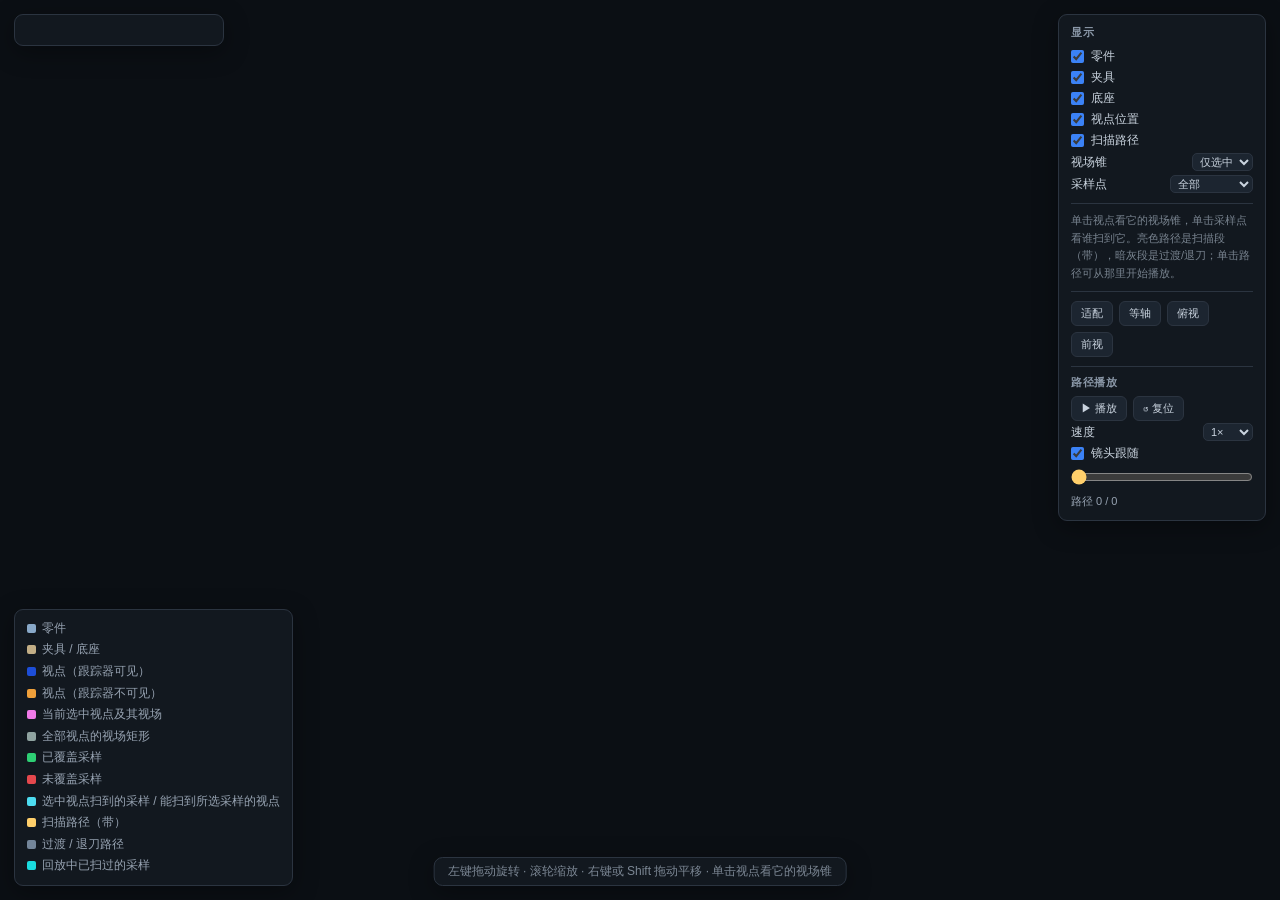
==== commit d0b50252: "feat(web): project history, CAD import and split front-end assets - split index.html into app.css/ap" ====
--- a/src/scanview/viewer.html
+++ b/src/scanview/viewer.html
@@ -126,7 +126,7 @@
 <div id="legend" class="panel">
   <div><span class="sw" style="background:#88a8c8"></span>零件</div>
   <div><span class="sw" style="background:#c2ae86"></span>夹具 / 底座</div>
-  <div><span class="sw" style="background:#2ecf74"></span>视点（跟踪器可见）</div>
+  <div><span class="sw" style="background:#1d4ed8"></span>视点（跟踪器可见）</div>
   <div><span class="sw" style="background:#f0a03a"></span>视点（跟踪器不可见）</div>
   <div><span class="sw" style="background:#f07ae8"></span>当前选中视点及其视场</div>
   <div><span class="sw" style="background:#8fa3a0"></span>全部视点的视场矩形</div>
@@ -168,7 +168,7 @@
     part: [0.53, 0.66, 0.78],
     fixture: [0.76, 0.68, 0.52],
     base: [0.40, 0.43, 0.48],
-    viewpointOk: [0.18, 0.81, 0.45],
+    viewpointOk: [0.11, 0.31, 0.85],
     viewpointBad: [0.94, 0.63, 0.23],
     selected: [0.94, 0.48, 0.91],
     footprintAll: [0.56, 0.64, 0.63],
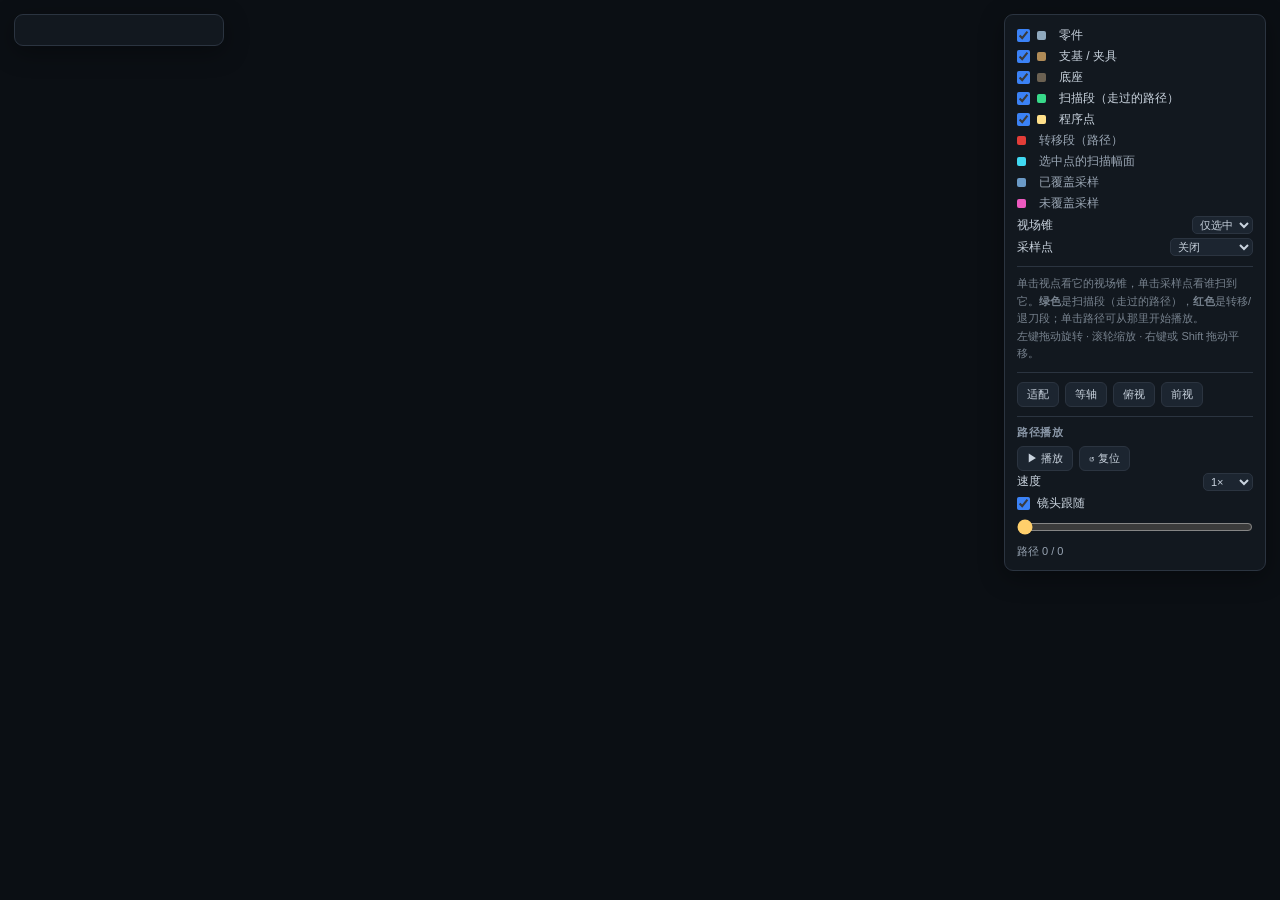
==== commit 7b2287fa: "Screen the delivered path against the joint window and re-plan around it A point the arm cannot reac" ====
--- a/src/scanview/viewer.html
+++ b/src/scanview/viewer.html
@@ -18,12 +18,13 @@
   #stats { display: grid; grid-template-columns: auto auto; gap: 2px 18px; }
   #stats span { color: #8b98a8; }
   #stats b { justify-self: end; font-weight: 600; font-variant-numeric: tabular-nums; }
-  #tools { top: 14px; right: 14px; padding: 10px 12px; width: 208px;
+  #tools { top: 14px; right: 14px; padding: 10px 12px; width: 262px;
     max-height: calc(100vh - 28px); overflow-y: auto; }
   #tools h2 { margin: 0 0 6px; font-size: 11px; font-weight: 600; color: #8b98a8;
     text-transform: uppercase; letter-spacing: .6px; }
   #tools label { display: flex; align-items: center; gap: 7px; padding: 2px 0;
     color: #c9d3de; cursor: pointer; user-select: none; }
+  #tools label > span { white-space: nowrap; }
   #tools input { accent-color: #3b82f6; margin: 0; }
   #tools select { margin-left: auto; background: #1c2530; color: #c9d3de; border: 1px solid #2b3440;
     border-radius: 5px; font-family: inherit; font-size: 11px; padding: 1px 3px; }
@@ -50,14 +51,14 @@
   #info .note { color: #78838f; line-height: 1.6; margin-top: 6px; }
   #legend { left: 14px; bottom: 14px; padding: 8px 12px; color: #97a3b2; line-height: 1.8; }
   .sw { display: inline-block; width: 9px; height: 9px; border-radius: 2px;
-    margin-right: 6px; vertical-align: -1px; }
-  #hint { left: 50%; bottom: 14px; transform: translateX(-50%); padding: 5px 13px;
-    color: #7c8794; white-space: nowrap; }
+    margin-right: 6px; vertical-align: -1px; flex: 0 0 auto; }
+  #tools .swrow { display: flex; align-items: center; gap: 7px; padding: 2px 0; color: #9aa6b4; }
   #error { position: absolute; inset: 0; display: none; place-items: center; padding: 40px;
     text-align: center; line-height: 1.7; color: #e3b341; font-size: 13px; }
   @media (max-width: 760px) {
-    #legend, #hint { display: none; }
-    #tools { width: 150px; }
+    #tools { width: 176px; font-size: 11px; }
+    #tools .note { display: none; }
+    #info { width: 246px; }
   }
 </style>
 </head>
@@ -71,28 +72,31 @@
 </div>
 
 <div id="tools" class="panel">
-  <h2>显示</h2>
-  <label><input type="checkbox" id="show-part" checked> 零件</label>
-  <label><input type="checkbox" id="show-fixture" checked> 夹具</label>
-  <label><input type="checkbox" id="show-base" checked> 底座</label>
-  <label><input type="checkbox" id="show-viewpoints" checked> 视点位置</label>
-  <label><input type="checkbox" id="show-path" checked> 扫描路径</label>
-  <label>视场锥
+  <label><input type="checkbox" id="show-part" checked><span class="sw" style="background:#8fa8bd"></span>零件</label>
+  <label><input type="checkbox" id="show-fixture" checked><span class="sw" style="background:#b08b57"></span>支基 / 夹具</label>
+  <label><input type="checkbox" id="show-base" checked><span class="sw" style="background:#6b6152"></span>底座</label>
+  <label><input type="checkbox" id="show-path" checked><span class="sw" style="background:#38d98a"></span>扫描段（走过的路径）</label>
+  <label><input type="checkbox" id="show-viewpoints" checked><span class="sw" style="background:#ffe08a"></span>程序点</label>
+  <div class="swrow"><span class="sw" style="background:#e33d38"></span>转移段（路径）</div>
+  <div class="swrow"><span class="sw" style="background:#40d9f2"></span>选中点的扫描幅面</div>
+  <div class="swrow"><span class="sw" style="background:#6b9ac7"></span>已覆盖采样</div>
+  <div class="swrow"><span class="sw" style="background:#ed59bf"></span>未覆盖采样</div>
+  <label><span>视场锥</span>
     <select id="fov-mode">
       <option value="selected">仅选中</option>
       <option value="all">全部</option>
       <option value="off">关闭</option>
     </select>
   </label>
-  <label>采样点
+  <label><span>采样点</span>
     <select id="sample-mode">
       <option value="all">全部</option>
       <option value="selected">仅选中视点</option>
       <option value="uncovered">仅未覆盖</option>
-      <option value="off">关闭</option>
+      <option value="off" selected>关闭</option>
     </select>
   </label>
-  <div class="note">单击视点看它的视场锥，单击采样点看谁扫到它。亮色路径是扫描段（带），暗灰段是过渡/退刀；单击路径可从那里开始播放。</div>
+  <div class="note">单击视点看它的视场锥，单击采样点看谁扫到它。<b>绿色</b>是扫描段（走过的路径），<b>红色</b>是转移/退刀段；单击路径可从那里开始播放。<br>左键拖动旋转 · 滚轮缩放 · 右键或 Shift 拖动平移。</div>
   <div class="btnrow">
     <button id="btn-fit">适配</button>
     <button id="btn-iso">等轴</button>
@@ -123,23 +127,6 @@
   <div id="info-extra"></div>
 </div>
 
-<div id="legend" class="panel">
-  <div><span class="sw" style="background:#88a8c8"></span>零件</div>
-  <div><span class="sw" style="background:#c2ae86"></span>夹具 / 底座</div>
-  <div><span class="sw" style="background:#1d4ed8"></span>视点（跟踪器可见）</div>
-  <div><span class="sw" style="background:#f0a03a"></span>视点（跟踪器不可见）</div>
-  <div><span class="sw" style="background:#f07ae8"></span>当前选中视点及其视场</div>
-  <div><span class="sw" style="background:#8fa3a0"></span>全部视点的视场矩形</div>
-  <div><span class="sw" style="background:#2ecf74"></span>已覆盖采样</div>
-  <div><span class="sw" style="background:#e5484d"></span>未覆盖采样</div>
-  <div><span class="sw" style="background:#4ddcf0"></span>选中视点扫到的采样 / 能扫到所选采样的视点</div>
-  <div><span class="sw" style="background:#ffcf6b"></span>扫描路径（带）</div>
-  <div><span class="sw" style="background:#738599"></span>过渡 / 退刀路径</div>
-  <div><span class="sw" style="background:#1adbdf"></span>回放中已扫过的采样</div>
-</div>
-
-<div id="hint" class="panel">左键拖动旋转 · 滚轮缩放 · 右键或 Shift 拖动平移 · 单击视点看它的视场锥</div>
-
 <script id="scene-data" type="application/json">__SCENE_JSON__</script>
 <script>
 (function () {
@@ -164,21 +151,26 @@
   }
 
   var FOV = 45 * Math.PI / 180;
+  // The palette follows the reference viewer's legend: the two meshes keep their
+  // blue-grey / tan, and the program is read by the colour of the segment - green where
+  // the head scans (the path it has gone over) and red where it only travels.
   var COLORS = {
-    part: [0.53, 0.66, 0.78],
-    fixture: [0.76, 0.68, 0.52],
-    base: [0.40, 0.43, 0.48],
-    viewpointOk: [0.11, 0.31, 0.85],
-    viewpointBad: [0.94, 0.63, 0.23],
+    part: [0.56, 0.66, 0.74],
+    fixture: [0.69, 0.55, 0.34],
+    base: [0.42, 0.38, 0.32],
+    viewpointOk: [1.00, 0.88, 0.54],
+    viewpointBad: [0.66, 0.56, 0.34],
     selected: [0.94, 0.48, 0.91],
     footprintAll: [0.56, 0.64, 0.63],
-    sampleSelected: [0.30, 0.86, 1.00],
+    sampleSelected: [0.25, 0.85, 0.95],
     samplePicked: [1.00, 0.86, 0.30],
-    covered: [0.18, 0.78, 0.44],
-    uncovered: [0.90, 0.28, 0.30],
+    // The sample cloud is off by default and never green: green belongs to the scan path,
+    // and a green cloud over the part hides both the part and the bands that scan it.
+    covered: [0.42, 0.60, 0.78],
+    uncovered: [0.93, 0.35, 0.75],
     tracker: [0.30, 0.60, 1.00],
-    pathScan: [1.00, 0.81, 0.42],
-    pathMove: [0.45, 0.52, 0.60],
+    pathScan: [0.22, 0.85, 0.54],
+    pathMove: [0.89, 0.24, 0.22],
     reveal: [0.10, 0.86, 0.88],
     playHead: [1.00, 0.94, 0.60],
     playQuad: [1.00, 0.78, 0.35]
@@ -905,12 +897,23 @@
     });
   }
 
+  // The number the PROGRAM uses. The exporter writes position `k` of the delivered order
+  // as FANUC's `P[k + 1]`, so this is the only label under which a point in the picture and
+  // a point in ROBOGUIDE are the same point. The viewer used to print the 0-based index
+  // instead, which made every point look one lower than it is in the controller.
+  function pointLabel(index) {
+    var record = VP[index];
+    var number = record && record.p_index ? record.p_index : index + 1;
+    return "P[" + number + "]";
+  }
+
   function showInfo(index) {
     var panel = document.getElementById("info");
     if (index < 0) { panel.style.display = "none"; return; }
     var v = VP[index];
-    document.getElementById("info-title").textContent = "视点 " + v.id;
+    document.getElementById("info-title").textContent = pointLabel(index);
     fillRows([
+      ["程序点（P 号）", pointLabel(index) + " · 与 .LS / ROBOGUIDE 一致"],
       ["位置 / mm", v.position.map(function (n) { return formatNumber(n, 1); }).join(", ")],
       ["光轴", v.axis.map(function (n) { return formatNumber(n, 3); }).join(", ")],
       ["滚转", formatNumber(v.roll_deg, 1) + "°"],
@@ -953,7 +956,7 @@
       chips.className = "chips";
       viewers.forEach(function (column) {
         var button = document.createElement("button");
-        button.textContent = "视点 " + VP[column].id;
+        button.textContent = pointLabel(column);
         button.addEventListener("click", function () { select(column); });
         chips.appendChild(button);
       });
@@ -1110,7 +1113,7 @@
     slider.max = String(Math.max(total, 0));
     slider.value = String(playback.index);
     var point = VP[playback.index];
-    var head = "点 " + (VP.length ? playback.index + 1 : 0) + " / " + VP.length;
+    var head = "点 " + pointLabel(playback.index) + " / 共 " + VP.length;
     if (point) {
       if (point.stroke_id !== null && point.stroke_id !== undefined) head += " · 带 " + point.stroke_id;
       if (point.role && point.role !== "coverage") head += " · " + point.role;
@@ -1350,17 +1353,11 @@
     stats.appendChild(key);
     stats.appendChild(strong);
   }
+  // The head-up box says one thing: how many viewpoints the delivered set holds. The
+  // coverage figure and the sample counts belong in the report, where they are read
+  // against their definitions - a number floating over the 3D view invites being read
+  // without them.
   addStat("视点", String(VP.length));
-  if (DATA.stats && DATA.stats.face) addStat("目标面", DATA.stats.face);
-  if (DATA.stats && typeof DATA.stats.coverage_pct === "number") {
-    addStat("覆盖率", DATA.stats.coverage_pct.toFixed(2) + "%");
-  }
-  if (target) {
-    var total = (target.coveredCount || 0) + (target.uncoveredCount || 0);
-    addStat("目标采样", Number(target.coveredCount || 0).toLocaleString()
-                        + " / " + total.toLocaleString());
-  }
-  addStat("坐标系", DATA.units + " · " + DATA.frame);
 
   window.scanplanView = { data: DATA, select: select, render: render,
                           frames: function () { return framesDrawn; },
@@ -1385,11 +1382,11 @@
                                      center: center.slice(), yaw: yaw, pitch: pitch };
                           } };
 
-  // Open on the first pose, so the field-of-view geometry is visible immediately
-  // instead of the page starting with no cone at all.
+  // Nothing is selected on load: the page opens on the program itself - the part, the
+  // sweeps and the transfers - and a cone plus a details box appear only once a pose is
+  // clicked. The selects still open a pose for you when a mode needs one.
   syncPlaybackBuffers();
   syncPlaybackUI();
-  if (VP.length && document.getElementById("fov-mode").value !== "off") select(0);
   render();
 })();
 </script>
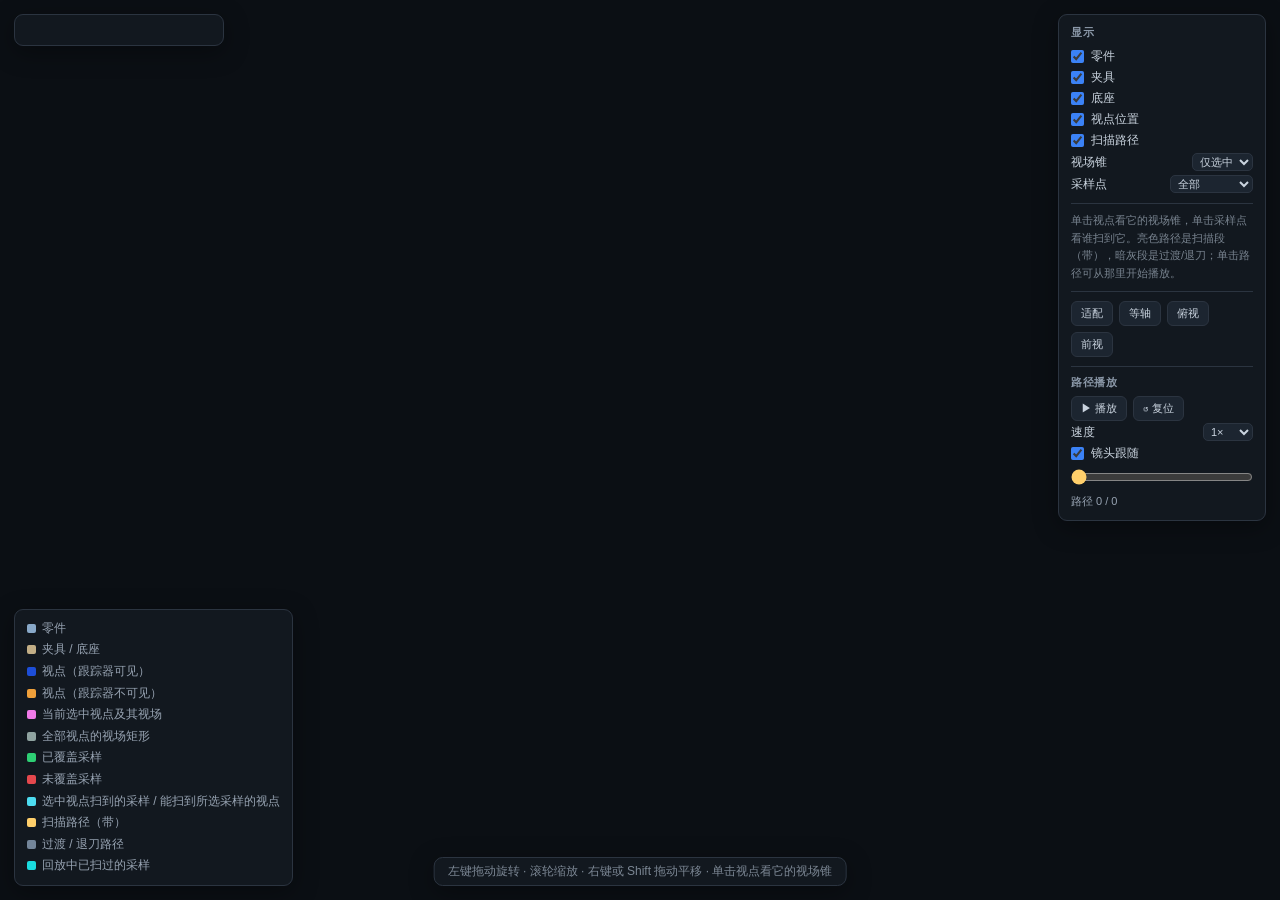
==== commit 6e5262b3: "feat: update ModelBase3 planner, web UI, configs and tests Co-authored-by: Copilot <223556219+Copilo" ====
--- a/src/scanview/viewer.html
+++ b/src/scanview/viewer.html
@@ -1,1394 +1,1397 @@
-<!doctype html>
-<html lang="zh-CN">
-<head>
-<meta charset="utf-8">
-<meta name="viewport" content="width=device-width, initial-scale=1">
-<title>__TITLE__</title>
-<style>
-  :root { color-scheme: dark; }
-  * { box-sizing: border-box; }
-  html, body { margin: 0; height: 100%; overflow: hidden; background: #0b0f14;
-    color: #e6edf3; font-family: "Segoe UI", "Microsoft YaHei", -apple-system, sans-serif; }
-  #view { display: block; width: 100vw; height: 100vh; cursor: grab; touch-action: none; }
-  #view.dragging { cursor: grabbing; }
-  .panel { position: absolute; background: rgba(20, 26, 34, .88); border: 1px solid #2b3440;
-    border-radius: 9px; box-shadow: 0 6px 24px rgba(0, 0, 0, .35); font-size: 12px; }
-  #hud { top: 14px; left: 14px; padding: 11px 13px; min-width: 210px; max-width: 330px; }
-  #hud h1 { margin: 0 0 8px; font-size: 13px; font-weight: 600; letter-spacing: .2px; }
-  #stats { display: grid; grid-template-columns: auto auto; gap: 2px 18px; }
-  #stats span { color: #8b98a8; }
-  #stats b { justify-self: end; font-weight: 600; font-variant-numeric: tabular-nums; }
-  #tools { top: 14px; right: 14px; padding: 10px 12px; width: 262px;
-    max-height: calc(100vh - 28px); overflow-y: auto; }
-  #tools h2 { margin: 0 0 6px; font-size: 11px; font-weight: 600; color: #8b98a8;
-    text-transform: uppercase; letter-spacing: .6px; }
-  #tools label { display: flex; align-items: center; gap: 7px; padding: 2px 0;
-    color: #c9d3de; cursor: pointer; user-select: none; }
-  #tools label > span { white-space: nowrap; }
-  #tools input { accent-color: #3b82f6; margin: 0; }
-  #tools select { margin-left: auto; background: #1c2530; color: #c9d3de; border: 1px solid #2b3440;
-    border-radius: 5px; font-family: inherit; font-size: 11px; padding: 1px 3px; }
-  #tools input[type="range"] { width: 100%; margin: 5px 0 0; accent-color: #ffcf6b; }
-  #tools .divider { margin-top: 9px; padding-top: 8px; border-top: 1px solid #2b3440; }
-  #play-status { margin-top: 5px; color: #97a3b2; font-size: 11px; line-height: 1.55;
-    font-variant-numeric: tabular-nums; white-space: pre-line; }
-  #tools .note { margin-top: 8px; padding-top: 8px; border-top: 1px solid #2b3440;
-    color: #78838f; line-height: 1.6; font-size: 11px; }
-  .btnrow { display: flex; flex-wrap: wrap; gap: 6px; margin-top: 9px;
-    padding-top: 9px; border-top: 1px solid #2b3440; }
-  button { background: #1c2530; color: #c9d3de; border: 1px solid #2b3440; border-radius: 6px;
-    padding: 4px 9px; font-size: 11px; font-family: inherit; cursor: pointer; }
-  button:hover { background: #263241; color: #fff; }
-  #info { right: 14px; bottom: 14px; width: 306px; padding: 11px 13px; display: none; }
-  #info h2 { margin: 0 0 7px; font-size: 12px; color: #6cb6ff; }
-  #info table { width: 100%; border-collapse: collapse; }
-  #info td { padding: 1px 0; color: #8b98a8; vertical-align: top; }
-  #info td:last-child { text-align: right; color: #e6edf3;
-    font-variant-numeric: tabular-nums; }
-  #info .chips { display: flex; flex-wrap: wrap; gap: 5px; margin-top: 8px;
-    padding-top: 8px; border-top: 1px solid #2b3440; }
-  #info .chips button { padding: 2px 7px; }
-  #info .note { color: #78838f; line-height: 1.6; margin-top: 6px; }
-  #legend { left: 14px; bottom: 14px; padding: 8px 12px; color: #97a3b2; line-height: 1.8; }
-  .sw { display: inline-block; width: 9px; height: 9px; border-radius: 2px;
-    margin-right: 6px; vertical-align: -1px; flex: 0 0 auto; }
-  #tools .swrow { display: flex; align-items: center; gap: 7px; padding: 2px 0; color: #9aa6b4; }
-  #error { position: absolute; inset: 0; display: none; place-items: center; padding: 40px;
-    text-align: center; line-height: 1.7; color: #e3b341; font-size: 13px; }
-  @media (max-width: 760px) {
-    #tools { width: 176px; font-size: 11px; }
-    #tools .note { display: none; }
-    #info { width: 246px; }
-  }
-</style>
-</head>
-<body>
-<canvas id="view"></canvas>
-<div id="error"></div>
-
-<div id="hud" class="panel">
-  <h1 id="title"></h1>
-  <div id="stats"></div>
-</div>
-
-<div id="tools" class="panel">
-  <label><input type="checkbox" id="show-part" checked><span class="sw" style="background:#8fa8bd"></span>零件</label>
-  <label><input type="checkbox" id="show-fixture" checked><span class="sw" style="background:#b08b57"></span>支基 / 夹具</label>
-  <label><input type="checkbox" id="show-base" checked><span class="sw" style="background:#6b6152"></span>底座</label>
-  <label><input type="checkbox" id="show-path" checked><span class="sw" style="background:#38d98a"></span>扫描段（走过的路径）</label>
-  <label><input type="checkbox" id="show-viewpoints" checked><span class="sw" style="background:#ffe08a"></span>程序点</label>
-  <div class="swrow"><span class="sw" style="background:#e33d38"></span>转移段（路径）</div>
-  <div class="swrow"><span class="sw" style="background:#40d9f2"></span>选中点的扫描幅面</div>
-  <div class="swrow"><span class="sw" style="background:#6b9ac7"></span>已覆盖采样</div>
-  <div class="swrow"><span class="sw" style="background:#ed59bf"></span>未覆盖采样</div>
-  <label><span>视场锥</span>
-    <select id="fov-mode">
-      <option value="selected">仅选中</option>
-      <option value="all">全部</option>
-      <option value="off">关闭</option>
-    </select>
-  </label>
-  <label><span>采样点</span>
-    <select id="sample-mode">
-      <option value="all">全部</option>
-      <option value="selected">仅选中视点</option>
-      <option value="uncovered">仅未覆盖</option>
-      <option value="off" selected>关闭</option>
-    </select>
-  </label>
-  <div class="note">单击视点看它的视场锥，单击采样点看谁扫到它。<b>绿色</b>是扫描段（走过的路径），<b>红色</b>是转移/退刀段；单击路径可从那里开始播放。<br>左键拖动旋转 · 滚轮缩放 · 右键或 Shift 拖动平移。</div>
-  <div class="btnrow">
-    <button id="btn-fit">适配</button>
-    <button id="btn-iso">等轴</button>
-    <button id="btn-top">俯视</button>
-    <button id="btn-front">前视</button>
-  </div>
-  <div class="divider">
-    <h2>路径播放</h2>
-    <div class="btnrow" style="margin:0; padding:0; border-top:0">
-      <button id="btn-play">▶ 播放</button>
-      <button id="btn-play-reset">↺ 复位</button>
-    </div>
-    <label>速度<select id="play-speed">
-      <option value="0.5">0.5×</option>
-      <option value="1" selected>1×</option>
-      <option value="2">2×</option>
-      <option value="4">4×</option>
-    </select></label>
-    <label><input type="checkbox" id="follow-camera" checked> 镜头跟随</label>
-    <input type="range" id="path-progress" min="0" max="0" value="0" step="1">
-    <div id="play-status">路径 0 / 0</div>
-  </div>
-</div>
-
-<div id="info" class="panel">
-  <h2 id="info-title"></h2>
-  <table id="info-body"></table>
-  <div id="info-extra"></div>
-</div>
-
-<script id="scene-data" type="application/json">__SCENE_JSON__</script>
-<script>
-(function () {
-  "use strict";
-
-  var DATA = JSON.parse(document.getElementById("scene-data").textContent);
-  var canvas = document.getElementById("view");
-  var gl = canvas.getContext("webgl", { antialias: true, alpha: false })
-        || canvas.getContext("experimental-webgl", { antialias: true, alpha: false });
-
-  function fail(message) {
-    var box = document.getElementById("error");
-    box.textContent = message;
-    box.style.display = "grid";
-    canvas.style.display = "none";
-    document.getElementById("hud").style.display = "none";
-  }
-
-  if (!gl) {
-    fail("这个浏览器没有可用的 WebGL，无法显示 3D 视图。请用较新的 Chrome、Edge 或 Firefox 打开本文件。");
-    return;
-  }
-
-  var FOV = 45 * Math.PI / 180;
-  // The palette follows the reference viewer's legend: the two meshes keep their
-  // blue-grey / tan, and the program is read by the colour of the segment - green where
-  // the head scans (the path it has gone over) and red where it only travels.
-  var COLORS = {
-    part: [0.56, 0.66, 0.74],
-    fixture: [0.69, 0.55, 0.34],
-    base: [0.42, 0.38, 0.32],
-    viewpointOk: [1.00, 0.88, 0.54],
-    viewpointBad: [0.66, 0.56, 0.34],
-    selected: [0.94, 0.48, 0.91],
-    footprintAll: [0.56, 0.64, 0.63],
-    sampleSelected: [0.25, 0.85, 0.95],
-    samplePicked: [1.00, 0.86, 0.30],
-    // The sample cloud is off by default and never green: green belongs to the scan path,
-    // and a green cloud over the part hides both the part and the bands that scan it.
-    covered: [0.42, 0.60, 0.78],
-    uncovered: [0.93, 0.35, 0.75],
-    tracker: [0.30, 0.60, 1.00],
-    pathScan: [0.22, 0.85, 0.54],
-    pathMove: [0.89, 0.24, 0.22],
-    reveal: [0.10, 0.86, 0.88],
-    playHead: [1.00, 0.94, 0.60],
-    playQuad: [1.00, 0.78, 0.35]
-  };
-
-  /* ---------- buffers ---------- */
-
-  var uintIndices = gl.getExtension("OES_element_index_uint");
-
-  function decode(base64, Type) {
-    var raw = atob(base64);
-    var bytes = new Uint8Array(raw.length);
-    for (var i = 0; i < raw.length; i++) bytes[i] = raw.charCodeAt(i);
-    return new Type(bytes.buffer);
-  }
-
-  function upload(target, data) {
-    var handle = gl.createBuffer();
-    gl.bindBuffer(target, handle);
-    gl.bufferData(target, data, gl.STATIC_DRAW);
-    return handle;
-  }
-
-  function toFloats(values) {
-    return new Float32Array(values);
-  }
-
-  var needsUint = Object.keys(DATA.meshes).some(function (name) {
-    return DATA.meshes[name].indexType === "uint32";
-  });
-  if (needsUint && !uintIndices) {
-    fail("这个浏览器不支持 32 位顶点索引，模型太大无法显示。请用较新的 Chrome、Edge 或 Firefox 打开。");
-    return;
-  }
-
-  var meshes = {};
-  Object.keys(DATA.meshes).forEach(function (name) {
-    var record = DATA.meshes[name];
-    meshes[name] = {
-      pos: upload(gl.ARRAY_BUFFER, decode(record.pos, Float32Array)),
-      nrm: upload(gl.ARRAY_BUFFER, decode(record.nrm, Int8Array)),
-      idx: upload(gl.ELEMENT_ARRAY_BUFFER,
-                  decode(record.idx, record.indexType === "uint32" ? Uint32Array : Uint16Array)),
-      count: record.faces * 3,
-      type: record.indexType === "uint32" ? gl.UNSIGNED_INT : gl.UNSIGNED_SHORT
-    };
-  });
-
-  var MESH_STYLE = {
-    part: { color: COLORS.part, toggle: "show-part" },
-    fixture: { color: COLORS.fixture, toggle: "show-fixture" },
-    base: { color: COLORS.base, toggle: "show-base" }
-  };
-  var MESH_ORDER = ["base", "fixture", "part"];
-
-  var VP = DATA.viewpoints || [];
-  var vpSegments = [];
-  var footprints = [];
-  var okPoints = [], badPoints = [];
-
-  function pushSegment(out, a, b) {
-    out.push(a[0], a[1], a[2], b[0], b[1], b[2]);
-  }
-
-  VP.forEach(function (v) {
-    var segments = [];
-    pushSegment(segments, v.position, v.aim);
-    var corners = v.corners || [];
-    for (var i = 0; i < corners.length; i++) {
-      pushSegment(segments, v.aim, corners[i]);
-      // The footprint outline is kept separately as well: with a hundred poses on
-      // screen, the rectangles alone stay readable while the full cones do not.
-      pushSegment(footprints, corners[i], corners[(i + 1) % corners.length]);
-    }
-    for (var j = 0; j < corners.length; j++) {
-      pushSegment(segments, corners[j], corners[(j + 1) % corners.length]);
-    }
-    vpSegments.push(new Float32Array(segments));
-    var points = v.tracker_ok ? okPoints : badPoints;
-    points.push(v.position[0], v.position[1], v.position[2]);
-  });
-
-  var footprintBuffer = upload(gl.ARRAY_BUFFER, toFloats(footprints));
-  var okPointBuffer = upload(gl.ARRAY_BUFFER, toFloats(okPoints));
-  var badPointBuffer = upload(gl.ARRAY_BUFFER, toFloats(badPoints));
-  var selectedBuffer = gl.createBuffer();
-  var selectedPointBuffer = gl.createBuffer();
-  var selectedQuadBuffer = gl.createBuffer();
-
-  // The delivered records ARE the program order, so consecutive pairs are the moves the
-  // robot makes. A pair inside one stroke (same stroke_id, both scanning) is a sweep and
-  // is drawn bright; everything else is a connector and is drawn dim.
-  var scanPathSegments = [];
-  var movePathSegments = [];
-  for (var pathIndex = 0; pathIndex < VP.length - 1; pathIndex += 1) {
-    var pathFrom = VP[pathIndex];
-    var pathTo = VP[pathIndex + 1];
-    var sameStroke = pathFrom.stroke_id !== null && pathFrom.stroke_id !== undefined
-      && pathFrom.stroke_id === pathTo.stroke_id;
-    var sweeps = sameStroke && pathFrom.role === "coverage" && pathTo.role === "coverage";
-    pushSegment(sweeps ? scanPathSegments : movePathSegments,
-                pathFrom.position, pathTo.position);
-  }
-  var scanPathBuffer = upload(gl.ARRAY_BUFFER, toFloats(scanPathSegments));
-  var movePathBuffer = upload(gl.ARRAY_BUFFER, toFloats(movePathSegments));
-
-  function viewFrame(record) {
-    // The four corners are aim + u*halfU + v*halfV in order, so the edges give both the
-    // rotation and the size - which is what the animation has to interpolate.
-    var corners = record.corners || [];
-    if (corners.length < 4 || !record.aim) return null;
-    var across = sub(corners[0], corners[1]);
-    var down = sub(corners[1], corners[2]);
-    var acrossLength = Math.hypot(across[0], across[1], across[2]);
-    var downLength = Math.hypot(down[0], down[1], down[2]);
-    if (acrossLength < 1e-6 || downLength < 1e-6) return null;
-    return {
-      u: scale(across, 1 / acrossLength),
-      v: scale(down, 1 / downLength),
-      halfU: acrossLength / 2,
-      halfV: downLength / 2
-    };
-  }
-
-  var target = DATA.target || null;
-  var samplePositions = null, sampleCount = 0;
-  var sampleCovered = null, sampleMask = null, sampleStride = 0;
-  var coveredIdx = [], uncoveredIdx = [], selectedSampleIdx = [];
-  var coveredBuffer = null, uncoveredBuffer = null;
-  var selectedSamplesBuffer = gl.createBuffer();
-  var pickedSample = -1;
-  var pickedSampleBuffer = gl.createBuffer();
-  var viewersBuffer = gl.createBuffer();
-  var viewerColumns = [];
-
-  function positionsOf(indices) {
-    var out = new Float32Array(indices.length * 3);
-    for (var k = 0; k < indices.length; k++) {
-      var i = indices[k] * 3;
-      out[k * 3] = samplePositions[i];
-      out[k * 3 + 1] = samplePositions[i + 1];
-      out[k * 3 + 2] = samplePositions[i + 2];
-    }
-    return out;
-  }
-
-  if (target && target.points) {
-    samplePositions = decode(target.points, Float32Array);
-    sampleCount = Math.floor(samplePositions.length / 3);
-    sampleCovered = decode(target.covered, Uint8Array);
-    if (target.mask && target.stride) {
-      sampleMask = decode(target.mask, Uint8Array);
-      sampleStride = target.stride;
-    }
-    for (var s = 0; s < sampleCount; s++) {
-      (sampleCovered[s] ? coveredIdx : uncoveredIdx).push(s);
-    }
-    if (coveredIdx.length) {
-      coveredBuffer = upload(gl.ARRAY_BUFFER, positionsOf(coveredIdx));
-    }
-    if (uncoveredIdx.length) {
-      uncoveredBuffer = upload(gl.ARRAY_BUFFER, positionsOf(uncoveredIdx));
-    }
-  }
-
-  // "Which samples have been scanned so far" is a prefix of this order: bucket every
-  // sample under the FIRST path point that can measure it, then sort by that point. The
-  // playhead only moves forward, so revealing is a draw-range change, not a per-frame
-  // filter over a 100k-point cloud.
-  var revealOrderBuffer = null;
-  var revealCounts = null;
-  var revealTotal = 0;
-  var revealedCount = 0;
-
-  function buildRevealTimeline() {
-    if (!sampleMask || sampleStride <= 0 || !samplePositions || !VP.length) return;
-    var firstColumn = new Int32Array(sampleCount);
-    firstColumn.fill(-1);
-    for (var s = 0; s < sampleCount; s += 1) {
-      var row = s * sampleStride;
-      for (var b = 0; b < sampleStride && firstColumn[s] < 0; b += 1) {
-        var byte = sampleMask[row + b];
-        if (!byte) continue;
-        for (var bit = 0; bit < 8; bit += 1) {
-          if (!(byte & (1 << bit))) continue;
-          var column = (b << 3) + bit;
-          if (column < VP.length) { firstColumn[s] = column; break; }
-        }
-      }
-    }
-    var buckets = [];
-    for (var c = 0; c < VP.length; c += 1) buckets.push([]);
-    for (var i = 0; i < sampleCount; i += 1) {
-      if (firstColumn[i] >= 0) buckets[firstColumn[i]].push(i);
-    }
-    var ordered = [];
-    revealCounts = new Int32Array(VP.length);
-    for (var k = 0; k < VP.length; k += 1) {
-      for (var q = 0; q < buckets[k].length; q += 1) ordered.push(buckets[k][q]);
-      revealCounts[k] = ordered.length;
-    }
-    revealTotal = ordered.length;
-    if (revealTotal) revealOrderBuffer = upload(gl.ARRAY_BUFFER, positionsOf(ordered));
-  }
-
-  buildRevealTimeline();
-
-  var tracker = DATA.tracker;
-  var trackerLineBuffer = null, trackerPointBuffer = null;
-  if (tracker && tracker.position) {
-    var tseg = [];
-    if (tracker.aim) {
-      pushSegment(tseg, tracker.position, tracker.aim);
-      trackerLineBuffer = upload(gl.ARRAY_BUFFER, toFloats(tseg));
-    }
-    trackerPointBuffer = upload(gl.ARRAY_BUFFER, toFloats(tracker.position));
-  }
-
-  function sampleViewers(index) {
-    var out = [];
-    if (!sampleMask || sampleStride <= 0 || index < 0) return out;
-    var row = index * sampleStride;
-    for (var column = 0; column < VP.length; column++) {
-      if (sampleMask[row + (column >> 3)] & (1 << (column & 7))) out.push(column);
-    }
-    return out;
-  }
-
-  function rebuildSelectedSamples() {
-    selectedSampleIdx = [];
-    if (!sampleMask || selected < 0) return;
-    var byte = selected >> 3, bit = 1 << (selected & 7);
-    for (var i = 0; i < sampleCount; i++) {
-      if (sampleMask[i * sampleStride + byte] & bit) selectedSampleIdx.push(i);
-    }
-    if (selectedSampleIdx.length) {
-      gl.bindBuffer(gl.ARRAY_BUFFER, selectedSamplesBuffer);
-      gl.bufferData(gl.ARRAY_BUFFER, positionsOf(selectedSampleIdx), gl.STATIC_DRAW);
-    }
-  }
-
-  function highlightSample(index) {
-    pickedSample = index;
-    viewerColumns = sampleViewers(index);
-    if (index >= 0) {
-      var p = index * 3;
-      gl.bindBuffer(gl.ARRAY_BUFFER, pickedSampleBuffer);
-      gl.bufferData(gl.ARRAY_BUFFER,
-                    new Float32Array([samplePositions[p], samplePositions[p + 1],
-                                      samplePositions[p + 2]]), gl.STATIC_DRAW);
-    }
-    if (viewerColumns.length) {
-      var points = [];
-      viewerColumns.forEach(function (column) {
-        var v = VP[column];
-        points.push(v.position[0], v.position[1], v.position[2]);
-      });
-      gl.bindBuffer(gl.ARRAY_BUFFER, viewersBuffer);
-      gl.bufferData(gl.ARRAY_BUFFER, toFloats(points), gl.STATIC_DRAW);
-    }
-  }
-
-  /* ---------- shaders ---------- */
-
-  function compile(type, source) {
-    var shader = gl.createShader(type);
-    gl.shaderSource(shader, source);
-    gl.compileShader(shader);
-    if (!gl.getShaderParameter(shader, gl.COMPILE_STATUS)) {
-      throw new Error(gl.getShaderInfoLog(shader) || "着色器编译失败");
-    }
-    return shader;
-  }
-
-  function link(vertexSource, fragmentSource) {
-    var program = gl.createProgram();
-    gl.attachShader(program, compile(gl.VERTEX_SHADER, vertexSource));
-    gl.attachShader(program, compile(gl.FRAGMENT_SHADER, fragmentSource));
-    gl.linkProgram(program);
-    if (!gl.getProgramParameter(program, gl.LINK_STATUS)) {
-      throw new Error(gl.getProgramInfoLog(program) || "着色器链接失败");
-    }
-    return program;
-  }
-
-  var meshProgram, flatProgram;
-  try {
-    meshProgram = link([
-      "attribute vec3 aPos;",
-      "attribute vec3 aNrm;",
-      "uniform mat4 uProj;",
-      "uniform mat4 uView;",
-      "uniform mat3 uNormal;",
-      "varying vec3 vNrm;",
-      "void main() {",
-      "  vNrm = uNormal * aNrm;",
-      "  gl_Position = uProj * (uView * vec4(aPos, 1.0));",
-      "}"
-    ].join("\n"), [
-      "precision mediump float;",
-      "varying vec3 vNrm;",
-      "uniform vec3 uColor;",
-      "void main() {",
-      "  vec3 n = normalize(vNrm);",
-      "  if (!gl_FrontFacing) n = -n;",
-      "  vec3 light = normalize(vec3(0.35, 0.55, 1.0));",
-      "  float diffuse = max(dot(n, light), 0.0);",
-      "  float rim = pow(1.0 - abs(n.z), 2.0) * 0.16;",
-      "  gl_FragColor = vec4(uColor * (0.34 + 0.66 * diffuse) + vec3(rim), 1.0);",
-      "}"
-    ].join("\n"));
-
-    flatProgram = link([
-      "attribute vec3 aPos;",
-      "uniform mat4 uProj;",
-      "uniform mat4 uView;",
-      "uniform float uSize;",
-      "uniform float uShift;",
-      "void main() {",
-      "  vec4 view = uView * vec4(aPos, 1.0);",
-      "  view.z += uShift;",
-      "  gl_Position = uProj * view;",
-      "  gl_PointSize = uSize;",
-      "}"
-    ].join("\n"), [
-      "precision mediump float;",
-      "uniform vec3 uColor;",
-      "uniform float uAlpha;",
-      "void main() { gl_FragColor = vec4(uColor, uAlpha); }"
-    ].join("\n"));
-  } catch (error) {
-    fail("无法初始化 3D 渲染器：" + error.message);
-    return;
-  }
-
-  var meshLoc = {
-    pos: gl.getAttribLocation(meshProgram, "aPos"),
-    nrm: gl.getAttribLocation(meshProgram, "aNrm"),
-    proj: gl.getUniformLocation(meshProgram, "uProj"),
-    view: gl.getUniformLocation(meshProgram, "uView"),
-    normal: gl.getUniformLocation(meshProgram, "uNormal"),
-    color: gl.getUniformLocation(meshProgram, "uColor")
-  };
-  var flatLoc = {
-    pos: gl.getAttribLocation(flatProgram, "aPos"),
-    proj: gl.getUniformLocation(flatProgram, "uProj"),
-    view: gl.getUniformLocation(flatProgram, "uView"),
-    size: gl.getUniformLocation(flatProgram, "uSize"),
-    shift: gl.getUniformLocation(flatProgram, "uShift"),
-    color: gl.getUniformLocation(flatProgram, "uColor"),
-    alpha: gl.getUniformLocation(flatProgram, "uAlpha")
-  };
-
-  /* ---------- camera ---------- */
-
-  var FIT = DATA.fit;
-  var center = FIT.center.slice();
-  var radius = Math.max(FIT.radius, 1);
-  var distance = radius * 2.6;
-  var yaw = -Math.PI / 3;
-  var pitch = Math.PI / 6;
-  var yawHome = yaw, pitchHome = pitch, distanceHome = distance, centerHome = center.slice();
-  var selected = -1;
-  var drag = null;
-  var framePending = false;
-  var framesDrawn = 0;
-  var lastHover = 0;
-
-  function sub(a, b) { return [a[0] - b[0], a[1] - b[1], a[2] - b[2]]; }
-  function add(a, b) { return [a[0] + b[0], a[1] + b[1], a[2] + b[2]]; }
-  function scale(a, s) { return [a[0] * s, a[1] * s, a[2] * s]; }
-  function dot(a, b) { return a[0] * b[0] + a[1] * b[1] + a[2] * b[2]; }
-  function cross(a, b) {
-    return [a[1] * b[2] - a[2] * b[1], a[2] * b[0] - a[0] * b[2],
-            a[0] * b[1] - a[1] * b[0]];
-  }
-  function unit(a) {
-    var n = Math.hypot(a[0], a[1], a[2]) || 1;
-    return [a[0] / n, a[1] / n, a[2] / n];
-  }
-  function clamp(value, low, high) { return Math.min(Math.max(value, low), high); }
-
-  function camera() {
-    var cp = Math.cos(pitch);
-    var eye = [
-      center[0] + distance * cp * Math.cos(yaw),
-      center[1] + distance * cp * Math.sin(yaw),
-      center[2] + distance * Math.sin(pitch)
-    ];
-    var forward = unit(sub(center, eye));
-    var right = unit(cross(forward, [0, 0, 1]));
-    var up = cross(right, forward);
-    return { eye: eye, forward: forward, right: right, up: up };
-  }
-
-  function lookAt(eye, target, up) {
-    var z = unit(sub(eye, target));
-    var x = unit(cross(up, z));
-    var y = cross(z, x);
-    return new Float32Array([
-      x[0], y[0], z[0], 0,
-      x[1], y[1], z[1], 0,
-      x[2], y[2], z[2], 0,
-      -dot(x, eye), -dot(y, eye), -dot(z, eye), 1
-    ]);
-  }
-
-  function perspective(fovy, aspect, near, far) {
-    var f = 1 / Math.tan(fovy / 2);
-    var nf = 1 / (near - far);
-    return new Float32Array([
-      f / aspect, 0, 0, 0,
-      0, f, 0, 0,
-      0, 0, (far + near) * nf, -1,
-      0, 0, 2 * far * near * nf, 0
-    ]);
-  }
-
-  /* ---------- drawing ---------- */
-
-  function resize() {
-    var dpr = Math.min(window.devicePixelRatio || 1, 2);
-    var width = Math.max(1, Math.round(canvas.clientWidth * dpr));
-    var height = Math.max(1, Math.round(canvas.clientHeight * dpr));
-    if (canvas.width !== width || canvas.height !== height) {
-      canvas.width = width;
-      canvas.height = height;
-    }
-    return dpr;
-  }
-
-  function drawMesh(name, style) {
-    var mesh = meshes[name];
-    if (!mesh || !style) return;
-    gl.bindBuffer(gl.ARRAY_BUFFER, mesh.pos);
-    gl.vertexAttribPointer(meshLoc.pos, 3, gl.FLOAT, false, 0, 0);
-    gl.bindBuffer(gl.ARRAY_BUFFER, mesh.nrm);
-    gl.vertexAttribPointer(meshLoc.nrm, 3, gl.BYTE, true, 0, 0);
-    gl.bindBuffer(gl.ELEMENT_ARRAY_BUFFER, mesh.idx);
-    gl.uniform3fv(meshLoc.color, style);
-    gl.drawElements(gl.TRIANGLES, mesh.count, mesh.type, 0);
-  }
-
-  function drawFlat(buffer, mode, count, color, size, shift, alpha, first) {
-    if (!buffer || count <= 0) return;
-    if (alpha === undefined) alpha = 1.0;
-    if (alpha < 1.0) {
-      gl.enable(gl.BLEND);
-      gl.blendFunc(gl.SRC_ALPHA, gl.ONE_MINUS_SRC_ALPHA);
-    } else {
-      gl.disable(gl.BLEND);
-    }
-    gl.bindBuffer(gl.ARRAY_BUFFER, buffer);
-    gl.vertexAttribPointer(flatLoc.pos, 3, gl.FLOAT, false, 0, 0);
-    gl.uniform3fv(flatLoc.color, color);
-    gl.uniform1f(flatLoc.size, size);
-    gl.uniform1f(flatLoc.shift, shift);
-    gl.uniform1f(flatLoc.alpha, alpha);
-    gl.drawArrays(mode, first || 0, count);
-  }
-
-  function render() {
-    framesDrawn += 1;
-    var dpr = resize();
-    var cam = camera();
-    var view = lookAt(cam.eye, center, [0, 0, 1]);
-    var near = Math.max(distance * 0.002, 0.05);
-    var far = Math.max(distance + radius * 8, radius * 12);
-    var projection = perspective(FOV, canvas.width / Math.max(canvas.height, 1), near, far);
-    var normalMatrix = new Float32Array([
-      view[0], view[1], view[2],
-      view[4], view[5], view[6],
-      view[8], view[9], view[10]
-    ]);
-
-    gl.viewport(0, 0, canvas.width, canvas.height);
-    gl.clearColor(0.043, 0.059, 0.078, 1.0);
-    gl.clear(gl.COLOR_BUFFER_BIT | gl.DEPTH_BUFFER_BIT);
-    gl.enable(gl.DEPTH_TEST);
-    gl.depthFunc(gl.LEQUAL);
-    gl.disable(gl.CULL_FACE);
-    gl.disable(gl.BLEND);
-
-    gl.useProgram(meshProgram);
-    gl.uniformMatrix4fv(meshLoc.proj, false, projection);
-    gl.uniformMatrix4fv(meshLoc.view, false, view);
-    gl.uniformMatrix3fv(meshLoc.normal, false, normalMatrix);
-    gl.enableVertexAttribArray(meshLoc.pos);
-    gl.enableVertexAttribArray(meshLoc.nrm);
-    MESH_ORDER.forEach(function (name) {
-      var checkbox = document.getElementById(MESH_STYLE[name].toggle);
-      if (checkbox && checkbox.checked) drawMesh(name, MESH_STYLE[name].color);
-    });
-
-    gl.useProgram(flatProgram);
-    gl.uniformMatrix4fv(flatLoc.proj, false, projection);
-    gl.uniformMatrix4fv(flatLoc.view, false, view);
-    gl.enableVertexAttribArray(flatLoc.pos);
-    if (meshLoc.nrm >= 0 && meshLoc.nrm !== flatLoc.pos) gl.disableVertexAttribArray(meshLoc.nrm);
-
-    var shift = radius * 0.004;
-    var pointSize = Math.max(3, Math.round(4 * dpr));
-    var viewpointSize = Math.max(6, Math.round(8 * dpr));
-
-    var sampleMode = document.getElementById("sample-mode").value;
-    if (target) {
-      if (sampleMode === "all") {
-        drawFlat(coveredBuffer, gl.POINTS, coveredIdx.length, COLORS.covered, pointSize, shift);
-        drawFlat(uncoveredBuffer, gl.POINTS, uncoveredIdx.length, COLORS.uncovered,
-                 pointSize * 1.25, shift);
-      } else if (sampleMode === "uncovered") {
-        drawFlat(uncoveredBuffer, gl.POINTS, uncoveredIdx.length, COLORS.uncovered,
-                 pointSize * 1.25, shift);
-      } else if (sampleMode === "selected") {
-        drawFlat(selectedSamplesBuffer, gl.POINTS, selectedSampleIdx.length,
-                 COLORS.sampleSelected, pointSize * 1.2, shift);
-      }
-    }
-
-    if (pathVisible()) {
-      drawFlat(movePathBuffer, gl.LINES, movePathSegments.length / 3,
-               COLORS.pathMove, 1, shift * 1.5, 0.55);
-      drawFlat(scanPathBuffer, gl.LINES, scanPathSegments.length / 3,
-               COLORS.pathScan, 1, shift * 2, 0.95);
-    }
-
-    var fovMode = document.getElementById("fov-mode").value;
-    if (fovMode === "all") {
-      drawFlat(footprintBuffer, gl.LINES, footprints.length / 3, COLORS.footprintAll,
-               1, shift * 2, 0.3);
-    }
-
-    if (document.getElementById("show-viewpoints").checked) {
-      drawFlat(okPointBuffer, gl.POINTS, okPoints.length / 3, COLORS.viewpointOk,
-               viewpointSize, shift * 3);
-      drawFlat(badPointBuffer, gl.POINTS, badPoints.length / 3, COLORS.viewpointBad,
-               viewpointSize, shift * 3);
-    }
-
-    if (tracker) {
-      if (trackerLineBuffer) {
-        drawFlat(trackerLineBuffer, gl.LINES, 2, COLORS.tracker, 1, shift * 2);
-      }
-      drawFlat(trackerPointBuffer, gl.POINTS, 1, COLORS.tracker, viewpointSize * 1.6, shift * 3);
-    }
-
-    if (selected >= 0 && vpSegments[selected] && fovMode !== "off") {
-      // The selected cone is drawn without depth testing, so it stays legible even
-      // when the scanner sits behind the fixture or under the part.
-      gl.disable(gl.DEPTH_TEST);
-      drawFlat(selectedQuadBuffer, gl.TRIANGLES, 6, COLORS.selected, 1, 0, 0.18);
-      drawFlat(selectedBuffer, gl.LINES, vpSegments[selected].length / 3, COLORS.selected,
-               1, 0, 0.95);
-      drawFlat(selectedPointBuffer, gl.POINTS, 1, COLORS.selected, viewpointSize * 1.4, 0);
-      gl.enable(gl.DEPTH_TEST);
-    }
-
-    if (pickedSample >= 0) {
-      gl.disable(gl.DEPTH_TEST);
-      if (viewerColumns.length) {
-        drawFlat(viewersBuffer, gl.POINTS, viewerColumns.length, COLORS.sampleSelected,
-                 viewpointSize * 1.3, 0);
-      }
-      drawFlat(pickedSampleBuffer, gl.POINTS, 1, COLORS.samplePicked, pointSize * 2.2, 0);
-      gl.enable(gl.DEPTH_TEST);
-    }
-
-    if (playback.active) {
-      // Already swept: the leading slice of the reveal order. Drawn opaque so the
-      // growth of the scanned region is the thing the eye follows.
-      if (revealOrderBuffer && revealedCount > 0) {
-        drawFlat(revealOrderBuffer, gl.POINTS, revealedCount, COLORS.reveal,
-                 pointSize * 1.15, shift);
-      }
-      gl.disable(gl.DEPTH_TEST);
-      if (playback.quad) {
-        drawFlat(playQuadBuffer, gl.TRIANGLES, playback.fillVertices, COLORS.playQuad,
-                 1, 0, 0.16);
-        drawFlat(playQuadOutlineBuffer, gl.LINES, playback.outlineVertices,
-                 COLORS.playQuad, 1, 0, 0.95);
-      }
-      drawFlat(headBuffer, gl.POINTS, 1, COLORS.playHead, viewpointSize * 1.5, 0);
-      gl.enable(gl.DEPTH_TEST);
-    }
-  }
-
-  // `framePending` must start false: it is set here and cleared by the frame that
-  // consumes it, so a stale `true` makes every redraw request a no-op - which looks
-  // exactly like a frozen page that only repaints on the next direct `render()`.
-  function requestRender() {
-    if (framePending) return;
-    framePending = true;
-    requestAnimationFrame(function () {
-      framePending = false;
-      render();
-    });
-  }
-
-  /* ---------- interaction ---------- */
-
-  function projectionHelper() {
-    var cam = camera();
-    var tanHalf = Math.tan(FOV / 2);
-    var aspect = canvas.width / Math.max(canvas.height, 1);
-    return function (x, y, z) {
-      var dx = x - cam.eye[0], dy = y - cam.eye[1], dz = z - cam.eye[2];
-      var depth = dx * cam.forward[0] + dy * cam.forward[1] + dz * cam.forward[2];
-      if (depth <= 1e-6) return null;
-      var right = dx * cam.right[0] + dy * cam.right[1] + dz * cam.right[2];
-      var up = dx * cam.up[0] + dy * cam.up[1] + dz * cam.up[2];
-      return { x: (right / depth) / (tanHalf * aspect), y: (up / depth) / tanHalf,
-               depth: depth };
-    };
-  }
-
-  function cursorNdc(event) {
-    var rect = canvas.getBoundingClientRect();
-    return {
-      x: ((event.clientX - rect.left) / Math.max(rect.width, 1)) * 2 - 1,
-      y: -(((event.clientY - rect.top) / Math.max(rect.height, 1)) * 2 - 1)
-    };
-  }
-
-  function pixelLimit(pixels) {
-    var value = (pixels * 2) / Math.max(canvas.width, 1);
-    return value * value;
-  }
-
-  // Both picks work in screen space and report the depth of the winner, because the
-  // choice between them is not "which kind is more important" but "which one is nearer":
-  // a pose BEHIND the part must not steal a click on the part's surface.
-  function pickViewpoint(cursor, project) {
-    var limit = pixelLimit(14);
-    var best = -1, bestDepth = Infinity;
-    for (var i = 0; i < VP.length; i++) {
-      var p = VP[i].position;
-      var hit = project(p[0], p[1], p[2]);
-      if (!hit) continue;
-      var dx = hit.x - cursor.x, dy = hit.y - cursor.y;
-      if (dx * dx + dy * dy > limit) continue;
-      if (hit.depth < bestDepth) { bestDepth = hit.depth; best = i; }
-    }
-    return { index: best, depth: bestDepth };
-  }
-
-  function pickSample(cursor, project) {
-    var lists;
-    var mode = document.getElementById("sample-mode").value;
-    if (!samplePositions || mode === "off") lists = [];
-    else if (mode === "all") lists = [coveredIdx, uncoveredIdx];
-    else if (mode === "uncovered") lists = [uncoveredIdx];
-    else lists = [selectedSampleIdx];
-
-    var limit = pixelLimit(10);
-    var best = -1, bestDepth = Infinity;
-    for (var l = 0; l < lists.length; l++) {
-      var list = lists[l];
-      for (var k = 0; k < list.length; k++) {
-        var i = list[k] * 3;
-        var hit = project(samplePositions[i], samplePositions[i + 1], samplePositions[i + 2]);
-        if (!hit) continue;
-        var dx = hit.x - cursor.x, dy = hit.y - cursor.y;
-        if (dx * dx + dy * dy > limit) continue;
-        if (hit.depth < bestDepth) { bestDepth = hit.depth; best = list[k]; }
-      }
-    }
-    return { index: best, depth: bestDepth };
-  }
-
-  // The path is a thin line, so a click is matched against a few points along each
-  // segment instead of a hitbox; it is tried last so it never steals a pose or sample.
-  function pickPath(cursor, project) {
-    if (!pathVisible() || VP.length < 2) return { index: -1, depth: Infinity };
-    var limit = pixelLimit(16);
-    var best = -1, bestDepth = Infinity;
-    for (var i = 0; i < VP.length - 1; i += 1) {
-      var a = VP[i].position, b = VP[i + 1].position;
-      for (var step = 1; step <= 3; step += 1) {
-        var t = step / 4;
-        var hit = project(a[0] + (b[0] - a[0]) * t, a[1] + (b[1] - a[1]) * t,
-                          a[2] + (b[2] - a[2]) * t);
-        if (!hit) continue;
-        var dx = hit.x - cursor.x, dy = hit.y - cursor.y;
-        if (dx * dx + dy * dy > limit) continue;
-        if (hit.depth < bestDepth) { bestDepth = hit.depth; best = i; }
-      }
-    }
-    return { index: best, depth: bestDepth };
-  }
-
-  function pick(event) {
-    var cursor = cursorNdc(event);
-    var project = projectionHelper();
-    var viewpoint = pickViewpoint(cursor, project);
-    var sample = pickSample(cursor, project);
-    if (viewpoint.index >= 0
-        && (sample.index < 0 || viewpoint.depth <= sample.depth)) {
-      return { kind: "viewpoint", index: viewpoint.index };
-    }
-    if (sample.index >= 0) return { kind: "sample", index: sample.index };
-    var path = pickPath(cursor, project);
-    if (path.index >= 0) return { kind: "path", index: path.index };
-    return { kind: "none", index: -1 };
-  }
-
-  function formatNumber(value, digits) {
-    if (value === null || value === undefined) return "-";
-    return Number(value).toFixed(digits);
-  }
-
-  function fillRows(rows) {
-    var body = document.getElementById("info-body");
-    body.innerHTML = "";
-    document.getElementById("info-extra").innerHTML = "";
-    rows.forEach(function (row) {
-      var tr = document.createElement("tr");
-      var key = document.createElement("td");
-      key.textContent = row[0];
-      var value = document.createElement("td");
-      value.textContent = row[1];
-      tr.appendChild(key);
-      tr.appendChild(value);
-      body.appendChild(tr);
-    });
-  }
-
-  // The number the PROGRAM uses. The exporter writes position `k` of the delivered order
-  // as FANUC's `P[k + 1]`, so this is the only label under which a point in the picture and
-  // a point in ROBOGUIDE are the same point. The viewer used to print the 0-based index
-  // instead, which made every point look one lower than it is in the controller.
-  function pointLabel(index) {
-    var record = VP[index];
-    var number = record && record.p_index ? record.p_index : index + 1;
-    return "P[" + number + "]";
-  }
-
-  function showInfo(index) {
-    var panel = document.getElementById("info");
-    if (index < 0) { panel.style.display = "none"; return; }
-    var v = VP[index];
-    document.getElementById("info-title").textContent = pointLabel(index);
-    fillRows([
-      ["程序点（P 号）", pointLabel(index) + " · 与 .LS / ROBOGUIDE 一致"],
-      ["位置 / mm", v.position.map(function (n) { return formatNumber(n, 1); }).join(", ")],
-      ["光轴", v.axis.map(function (n) { return formatNumber(n, 3); }).join(", ")],
-      ["滚转", formatNumber(v.roll_deg, 1) + "°"],
-      ["覆盖点数", Number(v.n_points || 0).toLocaleString()],
-      ["覆盖面积", formatNumber(v.area_mm2, 1) + " mm²"],
-      ["入射角 均值", formatNumber(v.mean_incidence_deg, 2) + "°"],
-      ["入射角 最大", formatNumber(v.max_incidence_deg, 2) + "°"],
-      ["跟踪器可见", v.tracker_ok ? "是" : "否"],
-      ["来源", v.source || "-"]
-    ]);
-    panel.style.display = "block";
-  }
-
-  function showSampleInfo(index) {
-    var panel = document.getElementById("info");
-    var p = index * 3;
-    var covered = sampleCovered[index] === 1;
-    var viewers = sampleViewers(index);
-    document.getElementById("info-title").textContent = "采样点";
-    fillRows([
-      ["位置 / mm", [samplePositions[p], samplePositions[p + 1], samplePositions[p + 2]]
-        .map(function (n) { return formatNumber(n, 1); }).join(", ")],
-      ["状态", covered ? "已覆盖" : "未覆盖"],
-      ["可见视点数", sampleMask ? String(viewers.length) : "无覆盖关系数据"]
-    ]);
-
-    var body = document.getElementById("info-extra");
-    if (!sampleMask) {
-      var note = document.createElement("div");
-      note.className = "note";
-      note.textContent = "这一页缺少逐采样点的覆盖关系（target_samples.npz），重跑 plan 即可带上。";
-      body.appendChild(note);
-    } else if (!viewers.length) {
-      var none = document.createElement("div");
-      none.className = "note";
-      none.textContent = "交付的视点集里没有视点能扫到这个点。";
-      body.appendChild(none);
-    } else {
-      var chips = document.createElement("div");
-      chips.className = "chips";
-      viewers.forEach(function (column) {
-        var button = document.createElement("button");
-        button.textContent = pointLabel(column);
-        button.addEventListener("click", function () { select(column); });
-        chips.appendChild(button);
-      });
-      body.appendChild(chips);
-    }
-    panel.style.display = "block";
-  }
-
-  function clearSample() {
-    pickedSample = -1;
-    viewerColumns = [];
-  }
-
-  function select(index) {
-    selected = index;
-    clearSample();
-    if (index >= 0) {
-      var v = VP[index];
-      gl.bindBuffer(gl.ARRAY_BUFFER, selectedBuffer);
-      gl.bufferData(gl.ARRAY_BUFFER, vpSegments[index], gl.STATIC_DRAW);
-      gl.bindBuffer(gl.ARRAY_BUFFER, selectedPointBuffer);
-      gl.bufferData(gl.ARRAY_BUFFER, new Float32Array(v.position), gl.STATIC_DRAW);
-      var corners = v.corners || [];
-      if (corners.length >= 4) {
-        var quad = [];
-        for (var t = 1; t < corners.length - 1; t++) {
-          quad.push(corners[0][0], corners[0][1], corners[0][2],
-                    corners[t][0], corners[t][1], corners[t][2],
-                    corners[t + 1][0], corners[t + 1][1], corners[t + 1][2]);
-        }
-        gl.bindBuffer(gl.ARRAY_BUFFER, selectedQuadBuffer);
-        gl.bufferData(gl.ARRAY_BUFFER, toFloats(quad), gl.STATIC_DRAW);
-      }
-    }
-    rebuildSelectedSamples();
-    showInfo(index);
-    requestRender();
-  }
-
-  function selectSample(index) {
-    if (index < 0) {
-      clearSample();
-      showInfo(selected);
-      requestRender();
-      return;
-    }
-    highlightSample(index);
-    showSampleInfo(index);
-    requestRender();
-  }
-
-  /* ---------- path playback ---------- */
-
-  // Clicking a path segment (or pressing play) walks the head along the delivered
-  // sequence: the marker moves segment by segment at a constant visual speed, the field
-  // of view is rebuilt from the two end poses, and the samples whose first covering pose
-  // has been passed light up - so the scanned region grows the way the program sweeps it.
-  var playback = {
-    index: 0, t: 0, playing: false, speed: 1, follow: true, active: false,
-    last: 0, raf: 0, position: null, quad: false, outlineVertices: 0, fillVertices: 0
-  };
-  var headBuffer = gl.createBuffer();
-  var playQuadBuffer = gl.createBuffer();
-  var playQuadOutlineBuffer = gl.createBuffer();
-
-  function segmentTotal() { return Math.max(VP.length - 1, 0); }
-
-  function pathVisible() {
-    var box = document.getElementById("show-path");
-    return Boolean(box && box.checked);
-  }
-
-  function mix(value, other, t) { return value + (other - value) * t; }
-
-  function lerpPoint(a, b, t) {
-    return [mix(a[0], b[0], t), mix(a[1], b[1], t), mix(a[2], b[2], t)];
-  }
-
-  function lerpDirection(a, b, t) {
-    if (dot(a, b) < -0.999) return [a[0], a[1], a[2]];
-    return unit([mix(a[0], b[0], t), mix(a[1], b[1], t), mix(a[2], b[2], t)]);
-  }
-
-  function poseAt(index, t) {
-    if (!VP.length) return null;
-    var last = VP.length - 1;
-    var i = clamp(Math.round(index), 0, last);
-    var from = VP[i];
-    var to = VP[Math.min(i + 1, last)];
-    var span = i < last ? t : 0;
-    var position = lerpPoint(from.position, to.position, span);
-    var axis = lerpDirection(from.axis, to.axis, span);
-    var startFrame = viewFrame(from);
-    var endFrame = i < last ? viewFrame(to) : null;
-    var quad = null;
-    if (startFrame) {
-      var u = lerpDirection(startFrame.u, endFrame ? endFrame.u : startFrame.u, span);
-      var v = lerpDirection(startFrame.v, endFrame ? endFrame.v : startFrame.v, span);
-      // Re-square the frame: interpolating two unit vectors lets them drift towards each
-      // other, and the rectangle would shear in the middle of a turn.
-      v = unit(sub(v, scale(u, dot(u, v))));
-      var halfU = mix(startFrame.halfU, endFrame ? endFrame.halfU : startFrame.halfU, span);
-      var halfV = mix(startFrame.halfV, endFrame ? endFrame.halfV : startFrame.halfV, span);
-      var standoff = (DATA.scanner && DATA.scanner.standoff_mm) || 0;
-      var aim = add(position, scale(axis, standoff));
-      quad = {
-        aim: aim,
-        corners: [
-          add(aim, add(scale(u, halfU), scale(v, halfV))),
-          add(aim, add(scale(u, -halfU), scale(v, halfV))),
-          add(aim, add(scale(u, -halfU), scale(v, -halfV))),
-          add(aim, add(scale(u, halfU), scale(v, -halfV)))
-        ]
-      };
-    }
-    return { position: position, axis: axis, quad: quad };
-  }
-
-  function revealedAt(index) {
-    if (!revealCounts || !revealCounts.length) return 0;
-    return revealCounts[clamp(Math.round(index), 0, revealCounts.length - 1)];
-  }
-
-  function syncPlaybackBuffers() {
-    var pose = poseAt(playback.index, playback.t);
-    if (!pose) return;
-    playback.position = pose.position;
-    gl.bindBuffer(gl.ARRAY_BUFFER, headBuffer);
-    gl.bufferData(gl.ARRAY_BUFFER, new Float32Array(pose.position), gl.DYNAMIC_DRAW);
-    playback.quad = Boolean(pose.quad);
-    if (!pose.quad) return;
-    var corners = pose.quad.corners;
-    var outline = [];
-    for (var i = 0; i < 4; i += 1) pushSegment(outline, corners[i], corners[(i + 1) % 4]);
-    pushSegment(outline, pose.position, pose.quad.aim);
-    for (var j = 0; j < 4; j += 1) pushSegment(outline, pose.quad.aim, corners[j]);
-    var fill = [];
-    for (var k = 1; k < 3; k += 1) {
-      fill.push(corners[0][0], corners[0][1], corners[0][2],
-                corners[k][0], corners[k][1], corners[k][2],
-                corners[k + 1][0], corners[k + 1][1], corners[k + 1][2]);
-    }
-    gl.bindBuffer(gl.ARRAY_BUFFER, playQuadOutlineBuffer);
-    gl.bufferData(gl.ARRAY_BUFFER, toFloats(outline), gl.DYNAMIC_DRAW);
-    gl.bindBuffer(gl.ARRAY_BUFFER, playQuadBuffer);
-    gl.bufferData(gl.ARRAY_BUFFER, toFloats(fill), gl.DYNAMIC_DRAW);
-    playback.outlineVertices = outline.length / 3;
-    playback.fillVertices = fill.length / 3;
-  }
-
-  function syncPlaybackUI() {
-    var total = segmentTotal();
-    var slider = document.getElementById("path-progress");
-    slider.max = String(Math.max(total, 0));
-    slider.value = String(playback.index);
-    var point = VP[playback.index];
-    var head = "点 " + pointLabel(playback.index) + " / 共 " + VP.length;
-    if (point) {
-      if (point.stroke_id !== null && point.stroke_id !== undefined) head += " · 带 " + point.stroke_id;
-      if (point.role && point.role !== "coverage") head += " · " + point.role;
-    }
-    var swept = revealCounts
-      ? "已扫采样 " + revealedCount.toLocaleString() + " / " + revealTotal.toLocaleString()
-      : "无覆盖关系数据";
-    document.getElementById("play-status").textContent = head + "\n" + swept;
-  }
-
-  function seek(index) {
-    var total = segmentTotal();
-    playback.index = clamp(Math.round(index), 0, Math.max(total, 0));
-    playback.t = 0;
-    playback.active = true;
-    revealedCount = revealedAt(playback.index);
-    syncPlaybackBuffers();
-    syncPlaybackUI();
-    requestRender();
-  }
-
-  function followHead(dt) {
-    if (!playback.position) return;
-    var k = 1 - Math.exp(-Math.max(dt, 0.001) * 7);
-    center = [
-      center[0] + (playback.position[0] - center[0]) * k,
-      center[1] + (playback.position[1] - center[1]) * k,
-      center[2] + (playback.position[2] - center[2]) * k
-    ];
-  }
-
-  function play() {
-    if (segmentTotal() < 1 || playback.playing) return;
-    if (playback.index >= segmentTotal()) seek(0);
-    playback.active = true;
-    playback.playing = true;
-    playback.last = performance.now();
-    document.getElementById("btn-play").textContent = "⏸ 暂停";
-    playback.raf = requestAnimationFrame(stepPlayback);
-  }
-
-  function pause() {
-    playback.playing = false;
-    document.getElementById("btn-play").textContent = "▶ 播放";
-  }
-
-  function resetPlayback() {
-    pause();
-    playback.active = false;
-    playback.index = 0;
-    playback.t = 0;
-    revealedCount = 0;
-    syncPlaybackUI();
-    requestRender();
-  }
-
-  function stepPlayback(now) {
-    if (!playback.playing) return;
-    var dt = Math.min(Math.max((now - playback.last) / 1000, 0), 0.12);
-    playback.last = now;
-    var total = segmentTotal();
-    var from = VP[playback.index];
-    var to = VP[Math.min(playback.index + 1, total)];
-    var span = Math.hypot(to.position[0] - from.position[0],
-                          to.position[1] - from.position[1],
-                          to.position[2] - from.position[2]);
-    // A fixed visual speed keeps a 700 mm sweep and a 5 mm nudge both readable; the
-    // clamps stop a zero-length move from flashing past.
-    var duration = clamp(span / 450, 0.12, 1.8) / Math.max(playback.speed, 0.1);
-    playback.t += dt / duration;
-    while (playback.t >= 1 && playback.index < total) {
-      playback.t -= 1;
-      playback.index += 1;
-    }
-    if (playback.index >= total) {
-      playback.index = total;
-      playback.t = 0;
-      pause();
-    }
-    revealedCount = revealedAt(playback.index);
-    syncPlaybackBuffers();
-    syncPlaybackUI();
-    if (playback.follow) followHead(dt);
-    requestRender();
-    if (playback.playing) playback.raf = requestAnimationFrame(stepPlayback);
-  }
-
-  function panBy(dx, dy) {
-    var cam = camera();
-    var perPixel = 2 * distance * Math.tan(FOV / 2) / Math.max(canvas.clientHeight, 1);
-    center = add(center, add(scale(cam.right, -dx * perPixel), scale(cam.up, dy * perPixel)));
-  }
-
-  canvas.addEventListener("contextmenu", function (event) { event.preventDefault(); });
-
-  canvas.addEventListener("pointerdown", function (event) {
-    canvas.setPointerCapture(event.pointerId);
-    drag = { id: event.pointerId, x: event.clientX, y: event.clientY,
-             button: event.button, shift: event.shiftKey, moved: false };
-    canvas.classList.add("dragging");
-  });
-
-  canvas.addEventListener("pointermove", function (event) {
-    if (!drag || event.pointerId !== drag.id) {
-      // Hover picking walks every visible sample, so it is throttled: a pointermove
-      // fires far more often than a cursor change is worth.
-      var now = performance.now();
-      if (now - lastHover > 70) {
-        lastHover = now;
-        canvas.style.cursor = pick(event).kind === "none" ? "grab" : "pointer";
-      }
-      return;
-    }
-    var dx = event.clientX - drag.x;
-    var dy = event.clientY - drag.y;
-    if (Math.abs(dx) + Math.abs(dy) > 3) drag.moved = true;
-    if (drag.button === 0 && !drag.shift) {
-      // Grab-and-turn: the model follows the pointer. Dragging up tips the near face
-      // upward, which means the camera has to go DOWN - so `pitch` moves with `dy`,
-      // not against it.
-      yaw -= dx * 0.008;
-      pitch = clamp(pitch + dy * 0.008, -1.52, 1.52);
-    } else {
-      panBy(dx, dy);
-    }
-    drag.x = event.clientX;
-    drag.y = event.clientY;
-    requestRender();
-  });
-
-  canvas.addEventListener("pointerup", function (event) {
-    if (!drag) return;
-    var wasDrag = drag.moved;
-    var button = drag.button;
-    drag = null;
-    canvas.classList.remove("dragging");
-    if (wasDrag || button !== 0) return;
-    var hit = pick(event);
-    if (hit.kind === "viewpoint") select(hit.index);
-    else if (hit.kind === "sample") selectSample(hit.index);
-    else if (hit.kind === "path") {
-      // Clicking the path jumps there and runs forward from that point - the "watch the
-      // head sweep from here on" gesture.
-      seek(hit.index);
-      play();
-    } else {
-      select(-1);
-    }
-  });
-
-  canvas.addEventListener("pointercancel", function () {
-    drag = null;
-    canvas.classList.remove("dragging");
-  });
-
-  canvas.addEventListener("wheel", function (event) {
-    event.preventDefault();
-    distance = clamp(distance * Math.exp(event.deltaY * 0.0012), radius * 0.03, radius * 40);
-    requestRender();
-  }, { passive: false });
-
-  window.addEventListener("resize", requestRender);
-
-  function setView(newYaw, newPitch) {
-    yaw = newYaw;
-    pitch = newPitch;
-    requestRender();
-  }
-
-  document.getElementById("btn-fit").addEventListener("click", function () {
-    center = centerHome.slice();
-    distance = distanceHome;
-    yaw = yawHome;
-    pitch = pitchHome;
-    requestRender();
-  });
-  document.getElementById("btn-iso").addEventListener("click", function () {
-    setView(-Math.PI / 3, Math.PI / 6);
-  });
-  document.getElementById("btn-top").addEventListener("click", function () {
-    setView(-Math.PI / 2, 1.5);
-  });
-  document.getElementById("btn-front").addEventListener("click", function () {
-    setView(-Math.PI / 2, 0);
-  });
-
-  var toggles = document.querySelectorAll("#tools input[type=checkbox]");
-  for (var t = 0; t < toggles.length; t++) {
-    toggles[t].addEventListener("change", requestRender);
-  }
-  document.getElementById("fov-mode").addEventListener("change", function () {
-    if (this.value === "selected" && selected < 0 && VP.length) select(0);
-    else requestRender();
-  });
-  document.getElementById("sample-mode").addEventListener("change", function () {
-    if (this.value === "selected") {
-      if (selected < 0 && VP.length) select(0);
-      else rebuildSelectedSamples();
-    }
-    requestRender();
-  });
-  document.getElementById("show-path").addEventListener("change", function () {
-    if (!this.checked) resetPlayback();
-    requestRender();
-  });
-  document.getElementById("btn-play").addEventListener("click", function () {
-    if (playback.playing) pause();
-    else play();
-  });
-  document.getElementById("btn-play-reset").addEventListener("click", resetPlayback);
-  document.getElementById("play-speed").addEventListener("change", function () {
-    playback.speed = Number(this.value) || 1;
-  });
-  document.getElementById("follow-camera").addEventListener("change", function () {
-    playback.follow = this.checked;
-  });
-  document.getElementById("path-progress").addEventListener("input", function () {
-    seek(Number(this.value));
-  });
-  if (!sampleMask) {
-    var option = document.querySelector('#sample-mode option[value="selected"]');
-    if (option) {
-      option.disabled = true;
-      option.textContent = "仅选中视点（缺覆盖关系）";
-    }
-  }
-
-  /* ---------- head-up text ---------- */
-
-  document.getElementById("title").textContent = DATA.title;
-  var stats = document.getElementById("stats");
-  function addStat(label, value) {
-    var key = document.createElement("span");
-    key.textContent = label;
-    var strong = document.createElement("b");
-    strong.textContent = value;
-    stats.appendChild(key);
-    stats.appendChild(strong);
-  }
-  // The head-up box says one thing: how many viewpoints the delivered set holds. The
-  // coverage figure and the sample counts belong in the report, where they are read
-  // against their definitions - a number floating over the 3D view invites being read
-  // without them.
-  addStat("视点", String(VP.length));
-
-  window.scanplanView = { data: DATA, select: select, render: render,
-                          frames: function () { return framesDrawn; },
-                          pickAt: function (x, y) {
-                            return pick({ clientX: x, clientY: y });
-                          },
-                          play: play, pause: pause, seek: seek,
-                          playback: function () {
-                            return { index: playback.index, t: playback.t,
-                                     playing: playback.playing, active: playback.active,
-                                     revealed: revealedCount, revealedTotal: revealTotal,
-                                     points: VP.length,
-                                     position: playback.position
-                                       ? playback.position.slice() : null };
-                          },
-                          sampleAt: function (index) {
-                            return { picked: pickedSample, viewers: viewerColumns.slice(),
-                                     info: document.getElementById("info-title").textContent };
-                          },
-                          state: function () {
-                            return { distance: distance, radius: radius,
-                                     center: center.slice(), yaw: yaw, pitch: pitch };
-                          } };
-
-  // Nothing is selected on load: the page opens on the program itself - the part, the
-  // sweeps and the transfers - and a cone plus a details box appear only once a pose is
-  // clicked. The selects still open a pose for you when a mode needs one.
-  syncPlaybackBuffers();
-  syncPlaybackUI();
-  render();
-})();
-</script>
-</body>
-</html>
+<!doctype html>
+<html lang="zh-CN">
+<head>
+<meta charset="utf-8">
+<meta name="viewport" content="width=device-width, initial-scale=1">
+<title>__TITLE__</title>
+<style>
+  :root { color-scheme: dark; }
+  * { box-sizing: border-box; }
+  html, body { margin: 0; height: 100%; overflow: hidden; background: #0b0f14;
+    color: #e6edf3; font-family: "Segoe UI", "Microsoft YaHei", -apple-system, sans-serif; }
+  #view { display: block; width: 100vw; height: 100vh; cursor: grab; touch-action: none; }
+  #view.dragging { cursor: grabbing; }
+  .panel { position: absolute; background: rgba(20, 26, 34, .88); border: 1px solid #2b3440;
+    border-radius: 9px; box-shadow: 0 6px 24px rgba(0, 0, 0, .35); font-size: 12px; }
+  #hud { top: 14px; left: 14px; padding: 11px 13px; min-width: 210px; max-width: 330px; }
+  #hud h1 { margin: 0 0 8px; font-size: 13px; font-weight: 600; letter-spacing: .2px; }
+  #stats { display: grid; grid-template-columns: auto auto; gap: 2px 18px; }
+  #stats span { color: #8b98a8; }
+  #stats b { justify-self: end; font-weight: 600; font-variant-numeric: tabular-nums; }
+  #tools { top: 14px; right: 14px; padding: 10px 12px; width: 208px;
+    max-height: calc(100vh - 28px); overflow-y: auto; }
+  #tools h2 { margin: 0 0 6px; font-size: 11px; font-weight: 600; color: #8b98a8;
+    text-transform: uppercase; letter-spacing: .6px; }
+  #tools label { display: flex; align-items: center; gap: 7px; padding: 2px 0;
+    color: #c9d3de; cursor: pointer; user-select: none; }
+  #tools input { accent-color: #3b82f6; margin: 0; }
+  #tools select { margin-left: auto; background: #1c2530; color: #c9d3de; border: 1px solid #2b3440;
+    border-radius: 5px; font-family: inherit; font-size: 11px; padding: 1px 3px; }
+  #tools input[type="range"] { width: 100%; margin: 5px 0 0; accent-color: #ffcf6b; }
+  #tools .divider { margin-top: 9px; padding-top: 8px; border-top: 1px solid #2b3440; }
+  #play-status { margin-top: 5px; color: #97a3b2; font-size: 11px; line-height: 1.55;
+    font-variant-numeric: tabular-nums; white-space: pre-line; }
+  #tools .note { margin-top: 8px; padding-top: 8px; border-top: 1px solid #2b3440;
+    color: #78838f; line-height: 1.6; font-size: 11px; }
+  .btnrow { display: flex; flex-wrap: wrap; gap: 6px; margin-top: 9px;
+    padding-top: 9px; border-top: 1px solid #2b3440; }
+  button { background: #1c2530; color: #c9d3de; border: 1px solid #2b3440; border-radius: 6px;
+    padding: 4px 9px; font-size: 11px; font-family: inherit; cursor: pointer; }
+  button:hover { background: #263241; color: #fff; }
+  #info { right: 14px; bottom: 14px; width: 306px; padding: 11px 13px; display: none; }
+  #info h2 { margin: 0 0 7px; font-size: 12px; color: #6cb6ff; }
+  #info table { width: 100%; border-collapse: collapse; }
+  #info td { padding: 1px 0; color: #8b98a8; vertical-align: top; }
+  #info td:last-child { text-align: right; color: #e6edf3;
+    font-variant-numeric: tabular-nums; }
+  #info .chips { display: flex; flex-wrap: wrap; gap: 5px; margin-top: 8px;
+    padding-top: 8px; border-top: 1px solid #2b3440; }
+  #info .chips button { padding: 2px 7px; }
+  #info .note { color: #78838f; line-height: 1.6; margin-top: 6px; }
+  #legend { left: 14px; bottom: 14px; padding: 8px 12px; color: #97a3b2; line-height: 1.8; }
+  .sw { display: inline-block; width: 9px; height: 9px; border-radius: 2px;
+    margin-right: 6px; vertical-align: -1px; }
+  #hint { left: 50%; bottom: 14px; transform: translateX(-50%); padding: 5px 13px;
+    color: #7c8794; white-space: nowrap; }
+  #error { position: absolute; inset: 0; display: none; place-items: center; padding: 40px;
+    text-align: center; line-height: 1.7; color: #e3b341; font-size: 13px; }
+  @media (max-width: 760px) {
+    #legend, #hint { display: none; }
+    #tools { width: 150px; }
+  }
+</style>
+</head>
+<body>
+<canvas id="view"></canvas>
+<div id="error"></div>
+
+<div id="hud" class="panel">
+  <h1 id="title"></h1>
+  <div id="stats"></div>
+</div>
+
+<div id="tools" class="panel">
+  <h2>显示</h2>
+  <label><input type="checkbox" id="show-part" checked> 零件</label>
+  <label><input type="checkbox" id="show-fixture" checked> 夹具</label>
+  <label><input type="checkbox" id="show-base" checked> 底座</label>
+  <label><input type="checkbox" id="show-viewpoints" checked> 视点位置</label>
+  <label><input type="checkbox" id="show-path" checked> 扫描路径</label>
+  <label>视场锥
+    <select id="fov-mode">
+      <option value="selected">仅选中</option>
+      <option value="all">全部</option>
+      <option value="off">关闭</option>
+    </select>
+  </label>
+  <label>采样点
+    <select id="sample-mode">
+      <option value="all">全部</option>
+      <option value="selected">仅选中视点</option>
+      <option value="uncovered">仅未覆盖</option>
+      <option value="off">关闭</option>
+    </select>
+  </label>
+  <div class="note">单击视点看它的视场锥，单击采样点看谁扫到它。亮色路径是扫描段（带），暗灰段是过渡/退刀；单击路径可从那里开始播放。</div>
+  <div class="btnrow">
+    <button id="btn-fit">适配</button>
+    <button id="btn-iso">等轴</button>
+    <button id="btn-top">俯视</button>
+    <button id="btn-front">前视</button>
+  </div>
+  <div class="divider">
+    <h2>路径播放</h2>
+    <div class="btnrow" style="margin:0; padding:0; border-top:0">
+      <button id="btn-play">▶ 播放</button>
+      <button id="btn-play-reset">↺ 复位</button>
+    </div>
+    <label>速度<select id="play-speed">
+      <option value="0.5">0.5×</option>
+      <option value="1" selected>1×</option>
+      <option value="2">2×</option>
+      <option value="4">4×</option>
+    </select></label>
+    <label><input type="checkbox" id="follow-camera" checked> 镜头跟随</label>
+    <input type="range" id="path-progress" min="0" max="0" value="0" step="1">
+    <div id="play-status">路径 0 / 0</div>
+  </div>
+</div>
+
+<div id="info" class="panel">
+  <h2 id="info-title"></h2>
+  <table id="info-body"></table>
+  <div id="info-extra"></div>
+</div>
+
+<div id="legend" class="panel">
+  <div><span class="sw" style="background:#88a8c8"></span>零件</div>
+  <div><span class="sw" style="background:#c2ae86"></span>夹具 / 底座</div>
+  <div><span class="sw" style="background:#1d4ed8"></span>视点（跟踪器可见）</div>
+  <div><span class="sw" style="background:#f0a03a"></span>视点（跟踪器不可见）</div>
+  <div><span class="sw" style="background:#f07ae8"></span>当前选中视点及其视场</div>
+  <div><span class="sw" style="background:#8fa3a0"></span>全部视点的视场矩形</div>
+  <div><span class="sw" style="background:#2ecf74"></span>已覆盖采样</div>
+  <div><span class="sw" style="background:#e5484d"></span>未覆盖采样</div>
+  <div><span class="sw" style="background:#4ddcf0"></span>选中视点扫到的采样 / 能扫到所选采样的视点</div>
+  <div><span class="sw" style="background:#ffcf6b"></span>扫描路径（带）</div>
+  <div><span class="sw" style="background:#738599"></span>过渡 / 退刀路径</div>
+  <div><span class="sw" style="background:#1adbdf"></span>回放中已扫过的采样</div>
+</div>
+
+<div id="hint" class="panel">左键拖动旋转 · 滚轮缩放 · 右键或 Shift 拖动平移 · 单击视点看它的视场锥</div>
+
+<script id="scene-data" type="application/json">__SCENE_JSON__</script>
+<script>
+(function () {
+  "use strict";
+
+  var DATA = JSON.parse(document.getElementById("scene-data").textContent);
+  var canvas = document.getElementById("view");
+  var gl = canvas.getContext("webgl", { antialias: true, alpha: false })
+        || canvas.getContext("experimental-webgl", { antialias: true, alpha: false });
+
+  function fail(message) {
+    var box = document.getElementById("error");
+    box.textContent = message;
+    box.style.display = "grid";
+    canvas.style.display = "none";
+    document.getElementById("hud").style.display = "none";
+  }
+
+  if (!gl) {
+    fail("这个浏览器没有可用的 WebGL，无法显示 3D 视图。请用较新的 Chrome、Edge 或 Firefox 打开本文件。");
+    return;
+  }
+
+  var FOV = 45 * Math.PI / 180;
+  var COLORS = {
+    part: [0.53, 0.66, 0.78],
+    fixture: [0.76, 0.68, 0.52],
+    base: [0.40, 0.43, 0.48],
+    viewpointOk: [0.11, 0.31, 0.85],
+    viewpointBad: [0.94, 0.63, 0.23],
+    selected: [0.94, 0.48, 0.91],
+    footprintAll: [0.56, 0.64, 0.63],
+    sampleSelected: [0.30, 0.86, 1.00],
+    samplePicked: [1.00, 0.86, 0.30],
+    covered: [0.18, 0.78, 0.44],
+    uncovered: [0.90, 0.28, 0.30],
+    tracker: [0.30, 0.60, 1.00],
+    pathScan: [1.00, 0.81, 0.42],
+    pathMove: [0.45, 0.52, 0.60],
+    reveal: [0.10, 0.86, 0.88],
+    playHead: [1.00, 0.94, 0.60],
+    playQuad: [1.00, 0.78, 0.35]
+  };
+
+  /* ---------- buffers ---------- */
+
+  var uintIndices = gl.getExtension("OES_element_index_uint");
+
+  function decode(base64, Type) {
+    var raw = atob(base64);
+    var bytes = new Uint8Array(raw.length);
+    for (var i = 0; i < raw.length; i++) bytes[i] = raw.charCodeAt(i);
+    return new Type(bytes.buffer);
+  }
+
+  function upload(target, data) {
+    var handle = gl.createBuffer();
+    gl.bindBuffer(target, handle);
+    gl.bufferData(target, data, gl.STATIC_DRAW);
+    return handle;
+  }
+
+  function toFloats(values) {
+    return new Float32Array(values);
+  }
+
+  var needsUint = Object.keys(DATA.meshes).some(function (name) {
+    return DATA.meshes[name].indexType === "uint32";
+  });
+  if (needsUint && !uintIndices) {
+    fail("这个浏览器不支持 32 位顶点索引，模型太大无法显示。请用较新的 Chrome、Edge 或 Firefox 打开。");
+    return;
+  }
+
+  var meshes = {};
+  Object.keys(DATA.meshes).forEach(function (name) {
+    var record = DATA.meshes[name];
+    meshes[name] = {
+      pos: upload(gl.ARRAY_BUFFER, decode(record.pos, Float32Array)),
+      nrm: upload(gl.ARRAY_BUFFER, decode(record.nrm, Int8Array)),
+      idx: upload(gl.ELEMENT_ARRAY_BUFFER,
+                  decode(record.idx, record.indexType === "uint32" ? Uint32Array : Uint16Array)),
+      count: record.faces * 3,
+      type: record.indexType === "uint32" ? gl.UNSIGNED_INT : gl.UNSIGNED_SHORT
+    };
+  });
+
+  var MESH_STYLE = {
+    part: { color: COLORS.part, toggle: "show-part" },
+    fixture: { color: COLORS.fixture, toggle: "show-fixture" },
+    base: { color: COLORS.base, toggle: "show-base" }
+  };
+  var MESH_ORDER = ["base", "fixture", "part"];
+
+  var VP = DATA.viewpoints || [];
+  var vpSegments = [];
+  var footprints = [];
+  var okPoints = [], badPoints = [];
+
+  function pushSegment(out, a, b) {
+    out.push(a[0], a[1], a[2], b[0], b[1], b[2]);
+  }
+
+  VP.forEach(function (v) {
+    var segments = [];
+    pushSegment(segments, v.position, v.aim);
+    var corners = v.corners || [];
+    for (var i = 0; i < corners.length; i++) {
+      pushSegment(segments, v.aim, corners[i]);
+      // The footprint outline is kept separately as well: with a hundred poses on
+      // screen, the rectangles alone stay readable while the full cones do not.
+      pushSegment(footprints, corners[i], corners[(i + 1) % corners.length]);
+    }
+    for (var j = 0; j < corners.length; j++) {
+      pushSegment(segments, corners[j], corners[(j + 1) % corners.length]);
+    }
+    vpSegments.push(new Float32Array(segments));
+    var points = v.tracker_ok ? okPoints : badPoints;
+    points.push(v.position[0], v.position[1], v.position[2]);
+  });
+
+  var footprintBuffer = upload(gl.ARRAY_BUFFER, toFloats(footprints));
+  var okPointBuffer = upload(gl.ARRAY_BUFFER, toFloats(okPoints));
+  var badPointBuffer = upload(gl.ARRAY_BUFFER, toFloats(badPoints));
+  var selectedBuffer = gl.createBuffer();
+  var selectedPointBuffer = gl.createBuffer();
+  var selectedQuadBuffer = gl.createBuffer();
+
+  // The delivered records ARE the program order, so consecutive pairs are the moves the
+  // robot makes. A pair inside one stroke (same stroke_id, both scanning) is a sweep and
+  // is drawn bright; everything else is a connector and is drawn dim.
+  var scanPathSegments = [];
+  var movePathSegments = [];
+  for (var pathIndex = 0; pathIndex < VP.length - 1; pathIndex += 1) {
+    var pathFrom = VP[pathIndex];
+    var pathTo = VP[pathIndex + 1];
+    var sameStroke = pathFrom.stroke_id !== null && pathFrom.stroke_id !== undefined
+      && pathFrom.stroke_id === pathTo.stroke_id;
+    var sweeps = sameStroke && pathFrom.role === "coverage" && pathTo.role === "coverage";
+    pushSegment(sweeps ? scanPathSegments : movePathSegments,
+                pathFrom.position, pathTo.position);
+  }
+  var scanPathBuffer = upload(gl.ARRAY_BUFFER, toFloats(scanPathSegments));
+  var movePathBuffer = upload(gl.ARRAY_BUFFER, toFloats(movePathSegments));
+
+  function viewFrame(record) {
+    // The four corners are aim + u*halfU + v*halfV in order, so the edges give both the
+    // rotation and the size - which is what the animation has to interpolate.
+    var corners = record.corners || [];
+    if (corners.length < 4 || !record.aim) return null;
+    var across = sub(corners[0], corners[1]);
+    var down = sub(corners[1], corners[2]);
+    var acrossLength = Math.hypot(across[0], across[1], across[2]);
+    var downLength = Math.hypot(down[0], down[1], down[2]);
+    if (acrossLength < 1e-6 || downLength < 1e-6) return null;
+    return {
+      u: scale(across, 1 / acrossLength),
+      v: scale(down, 1 / downLength),
+      halfU: acrossLength / 2,
+      halfV: downLength / 2
+    };
+  }
+
+  var target = DATA.target || null;
+  var samplePositions = null, sampleCount = 0;
+  var sampleCovered = null, sampleMask = null, sampleStride = 0;
+  var coveredIdx = [], uncoveredIdx = [], selectedSampleIdx = [];
+  var coveredBuffer = null, uncoveredBuffer = null;
+  var selectedSamplesBuffer = gl.createBuffer();
+  var pickedSample = -1;
+  var pickedSampleBuffer = gl.createBuffer();
+  var viewersBuffer = gl.createBuffer();
+  var viewerColumns = [];
+
+  function positionsOf(indices) {
+    var out = new Float32Array(indices.length * 3);
+    for (var k = 0; k < indices.length; k++) {
+      var i = indices[k] * 3;
+      out[k * 3] = samplePositions[i];
+      out[k * 3 + 1] = samplePositions[i + 1];
+      out[k * 3 + 2] = samplePositions[i + 2];
+    }
+    return out;
+  }
+
+  if (target && target.points) {
+    samplePositions = decode(target.points, Float32Array);
+    sampleCount = Math.floor(samplePositions.length / 3);
+    sampleCovered = decode(target.covered, Uint8Array);
+    if (target.mask && target.stride) {
+      sampleMask = decode(target.mask, Uint8Array);
+      sampleStride = target.stride;
+    }
+    for (var s = 0; s < sampleCount; s++) {
+      (sampleCovered[s] ? coveredIdx : uncoveredIdx).push(s);
+    }
+    if (coveredIdx.length) {
+      coveredBuffer = upload(gl.ARRAY_BUFFER, positionsOf(coveredIdx));
+    }
+    if (uncoveredIdx.length) {
+      uncoveredBuffer = upload(gl.ARRAY_BUFFER, positionsOf(uncoveredIdx));
+    }
+  }
+
+  // "Which samples have been scanned so far" is a prefix of this order: bucket every
+  // sample under the FIRST path point that can measure it, then sort by that point. The
+  // playhead only moves forward, so revealing is a draw-range change, not a per-frame
+  // filter over a 100k-point cloud.
+  var revealOrderBuffer = null;
+  var revealCounts = null;
+  var revealTotal = 0;
+  var revealedCount = 0;
+
+  function buildRevealTimeline() {
+    if (!sampleMask || sampleStride <= 0 || !samplePositions || !VP.length) return;
+    var firstColumn = new Int32Array(sampleCount);
+    firstColumn.fill(-1);
+    for (var s = 0; s < sampleCount; s += 1) {
+      var row = s * sampleStride;
+      for (var b = 0; b < sampleStride && firstColumn[s] < 0; b += 1) {
+        var byte = sampleMask[row + b];
+        if (!byte) continue;
+        for (var bit = 0; bit < 8; bit += 1) {
+          if (!(byte & (1 << bit))) continue;
+          var column = (b << 3) + bit;
+          if (column < VP.length) { firstColumn[s] = column; break; }
+        }
+      }
+    }
+    var buckets = [];
+    for (var c = 0; c < VP.length; c += 1) buckets.push([]);
+    for (var i = 0; i < sampleCount; i += 1) {
+      if (firstColumn[i] >= 0) buckets[firstColumn[i]].push(i);
+    }
+    var ordered = [];
+    revealCounts = new Int32Array(VP.length);
+    for (var k = 0; k < VP.length; k += 1) {
+      for (var q = 0; q < buckets[k].length; q += 1) ordered.push(buckets[k][q]);
+      revealCounts[k] = ordered.length;
+    }
+    revealTotal = ordered.length;
+    if (revealTotal) revealOrderBuffer = upload(gl.ARRAY_BUFFER, positionsOf(ordered));
+  }
+
+  buildRevealTimeline();
+
+  var tracker = DATA.tracker;
+  var trackerLineBuffer = null, trackerPointBuffer = null;
+  if (tracker && tracker.position) {
+    var tseg = [];
+    if (tracker.aim) {
+      pushSegment(tseg, tracker.position, tracker.aim);
+      trackerLineBuffer = upload(gl.ARRAY_BUFFER, toFloats(tseg));
+    }
+    trackerPointBuffer = upload(gl.ARRAY_BUFFER, toFloats(tracker.position));
+  }
+
+  function sampleViewers(index) {
+    var out = [];
+    if (!sampleMask || sampleStride <= 0 || index < 0) return out;
+    var row = index * sampleStride;
+    for (var column = 0; column < VP.length; column++) {
+      if (sampleMask[row + (column >> 3)] & (1 << (column & 7))) out.push(column);
+    }
+    return out;
+  }
+
+  function rebuildSelectedSamples() {
+    selectedSampleIdx = [];
+    if (!sampleMask || selected < 0) return;
+    var byte = selected >> 3, bit = 1 << (selected & 7);
+    for (var i = 0; i < sampleCount; i++) {
+      if (sampleMask[i * sampleStride + byte] & bit) selectedSampleIdx.push(i);
+    }
+    if (selectedSampleIdx.length) {
+      gl.bindBuffer(gl.ARRAY_BUFFER, selectedSamplesBuffer);
+      gl.bufferData(gl.ARRAY_BUFFER, positionsOf(selectedSampleIdx), gl.STATIC_DRAW);
+    }
+  }
+
+  function highlightSample(index) {
+    pickedSample = index;
+    viewerColumns = sampleViewers(index);
+    if (index >= 0) {
+      var p = index * 3;
+      gl.bindBuffer(gl.ARRAY_BUFFER, pickedSampleBuffer);
+      gl.bufferData(gl.ARRAY_BUFFER,
+                    new Float32Array([samplePositions[p], samplePositions[p + 1],
+                                      samplePositions[p + 2]]), gl.STATIC_DRAW);
+    }
+    if (viewerColumns.length) {
+      var points = [];
+      viewerColumns.forEach(function (column) {
+        var v = VP[column];
+        points.push(v.position[0], v.position[1], v.position[2]);
+      });
+      gl.bindBuffer(gl.ARRAY_BUFFER, viewersBuffer);
+      gl.bufferData(gl.ARRAY_BUFFER, toFloats(points), gl.STATIC_DRAW);
+    }
+  }
+
+  /* ---------- shaders ---------- */
+
+  function compile(type, source) {
+    var shader = gl.createShader(type);
+    gl.shaderSource(shader, source);
+    gl.compileShader(shader);
+    if (!gl.getShaderParameter(shader, gl.COMPILE_STATUS)) {
+      throw new Error(gl.getShaderInfoLog(shader) || "着色器编译失败");
+    }
+    return shader;
+  }
+
+  function link(vertexSource, fragmentSource) {
+    var program = gl.createProgram();
+    gl.attachShader(program, compile(gl.VERTEX_SHADER, vertexSource));
+    gl.attachShader(program, compile(gl.FRAGMENT_SHADER, fragmentSource));
+    gl.linkProgram(program);
+    if (!gl.getProgramParameter(program, gl.LINK_STATUS)) {
+      throw new Error(gl.getProgramInfoLog(program) || "着色器链接失败");
+    }
+    return program;
+  }
+
+  var meshProgram, flatProgram;
+  try {
+    meshProgram = link([
+      "attribute vec3 aPos;",
+      "attribute vec3 aNrm;",
+      "uniform mat4 uProj;",
+      "uniform mat4 uView;",
+      "uniform mat3 uNormal;",
+      "varying vec3 vNrm;",
+      "void main() {",
+      "  vNrm = uNormal * aNrm;",
+      "  gl_Position = uProj * (uView * vec4(aPos, 1.0));",
+      "}"
+    ].join("\n"), [
+      "precision mediump float;",
+      "varying vec3 vNrm;",
+      "uniform vec3 uColor;",
+      "void main() {",
+      "  vec3 n = normalize(vNrm);",
+      "  if (!gl_FrontFacing) n = -n;",
+      "  vec3 light = normalize(vec3(0.35, 0.55, 1.0));",
+      "  float diffuse = max(dot(n, light), 0.0);",
+      "  float rim = pow(1.0 - abs(n.z), 2.0) * 0.16;",
+      "  gl_FragColor = vec4(uColor * (0.34 + 0.66 * diffuse) + vec3(rim), 1.0);",
+      "}"
+    ].join("\n"));
+
+    flatProgram = link([
+      "attribute vec3 aPos;",
+      "uniform mat4 uProj;",
+      "uniform mat4 uView;",
+      "uniform float uSize;",
+      "uniform float uShift;",
+      "void main() {",
+      "  vec4 view = uView * vec4(aPos, 1.0);",
+      "  view.z += uShift;",
+      "  gl_Position = uProj * view;",
+      "  gl_PointSize = uSize;",
+      "}"
+    ].join("\n"), [
+      "precision mediump float;",
+      "uniform vec3 uColor;",
+      "uniform float uAlpha;",
+      "void main() { gl_FragColor = vec4(uColor, uAlpha); }"
+    ].join("\n"));
+  } catch (error) {
+    fail("无法初始化 3D 渲染器：" + error.message);
+    return;
+  }
+
+  var meshLoc = {
+    pos: gl.getAttribLocation(meshProgram, "aPos"),
+    nrm: gl.getAttribLocation(meshProgram, "aNrm"),
+    proj: gl.getUniformLocation(meshProgram, "uProj"),
+    view: gl.getUniformLocation(meshProgram, "uView"),
+    normal: gl.getUniformLocation(meshProgram, "uNormal"),
+    color: gl.getUniformLocation(meshProgram, "uColor")
+  };
+  var flatLoc = {
+    pos: gl.getAttribLocation(flatProgram, "aPos"),
+    proj: gl.getUniformLocation(flatProgram, "uProj"),
+    view: gl.getUniformLocation(flatProgram, "uView"),
+    size: gl.getUniformLocation(flatProgram, "uSize"),
+    shift: gl.getUniformLocation(flatProgram, "uShift"),
+    color: gl.getUniformLocation(flatProgram, "uColor"),
+    alpha: gl.getUniformLocation(flatProgram, "uAlpha")
+  };
+
+  /* ---------- camera ---------- */
+
+  var FIT = DATA.fit;
+  var center = FIT.center.slice();
+  var radius = Math.max(FIT.radius, 1);
+  var distance = radius * 2.6;
+  var yaw = -Math.PI / 3;
+  var pitch = Math.PI / 6;
+  var yawHome = yaw, pitchHome = pitch, distanceHome = distance, centerHome = center.slice();
+  var selected = -1;
+  var drag = null;
+  var framePending = false;
+  var framesDrawn = 0;
+  var lastHover = 0;
+
+  function sub(a, b) { return [a[0] - b[0], a[1] - b[1], a[2] - b[2]]; }
+  function add(a, b) { return [a[0] + b[0], a[1] + b[1], a[2] + b[2]]; }
+  function scale(a, s) { return [a[0] * s, a[1] * s, a[2] * s]; }
+  function dot(a, b) { return a[0] * b[0] + a[1] * b[1] + a[2] * b[2]; }
+  function cross(a, b) {
+    return [a[1] * b[2] - a[2] * b[1], a[2] * b[0] - a[0] * b[2],
+            a[0] * b[1] - a[1] * b[0]];
+  }
+  function unit(a) {
+    var n = Math.hypot(a[0], a[1], a[2]) || 1;
+    return [a[0] / n, a[1] / n, a[2] / n];
+  }
+  function clamp(value, low, high) { return Math.min(Math.max(value, low), high); }
+
+  function camera() {
+    var cp = Math.cos(pitch);
+    var eye = [
+      center[0] + distance * cp * Math.cos(yaw),
+      center[1] + distance * cp * Math.sin(yaw),
+      center[2] + distance * Math.sin(pitch)
+    ];
+    var forward = unit(sub(center, eye));
+    var right = unit(cross(forward, [0, 0, 1]));
+    var up = cross(right, forward);
+    return { eye: eye, forward: forward, right: right, up: up };
+  }
+
+  function lookAt(eye, target, up) {
+    var z = unit(sub(eye, target));
+    var x = unit(cross(up, z));
+    var y = cross(z, x);
+    return new Float32Array([
+      x[0], y[0], z[0], 0,
+      x[1], y[1], z[1], 0,
+      x[2], y[2], z[2], 0,
+      -dot(x, eye), -dot(y, eye), -dot(z, eye), 1
+    ]);
+  }
+
+  function perspective(fovy, aspect, near, far) {
+    var f = 1 / Math.tan(fovy / 2);
+    var nf = 1 / (near - far);
+    return new Float32Array([
+      f / aspect, 0, 0, 0,
+      0, f, 0, 0,
+      0, 0, (far + near) * nf, -1,
+      0, 0, 2 * far * near * nf, 0
+    ]);
+  }
+
+  /* ---------- drawing ---------- */
+
+  function resize() {
+    var dpr = Math.min(window.devicePixelRatio || 1, 2);
+    var width = Math.max(1, Math.round(canvas.clientWidth * dpr));
+    var height = Math.max(1, Math.round(canvas.clientHeight * dpr));
+    if (canvas.width !== width || canvas.height !== height) {
+      canvas.width = width;
+      canvas.height = height;
+    }
+    return dpr;
+  }
+
+  function drawMesh(name, style) {
+    var mesh = meshes[name];
+    if (!mesh || !style) return;
+    gl.bindBuffer(gl.ARRAY_BUFFER, mesh.pos);
+    gl.vertexAttribPointer(meshLoc.pos, 3, gl.FLOAT, false, 0, 0);
+    gl.bindBuffer(gl.ARRAY_BUFFER, mesh.nrm);
+    gl.vertexAttribPointer(meshLoc.nrm, 3, gl.BYTE, true, 0, 0);
+    gl.bindBuffer(gl.ELEMENT_ARRAY_BUFFER, mesh.idx);
+    gl.uniform3fv(meshLoc.color, style);
+    gl.drawElements(gl.TRIANGLES, mesh.count, mesh.type, 0);
+  }
+
+  function drawFlat(buffer, mode, count, color, size, shift, alpha, first) {
+    if (!buffer || count <= 0) return;
+    if (alpha === undefined) alpha = 1.0;
+    if (alpha < 1.0) {
+      gl.enable(gl.BLEND);
+      gl.blendFunc(gl.SRC_ALPHA, gl.ONE_MINUS_SRC_ALPHA);
+    } else {
+      gl.disable(gl.BLEND);
+    }
+    gl.bindBuffer(gl.ARRAY_BUFFER, buffer);
+    gl.vertexAttribPointer(flatLoc.pos, 3, gl.FLOAT, false, 0, 0);
+    gl.uniform3fv(flatLoc.color, color);
+    gl.uniform1f(flatLoc.size, size);
+    gl.uniform1f(flatLoc.shift, shift);
+    gl.uniform1f(flatLoc.alpha, alpha);
+    gl.drawArrays(mode, first || 0, count);
+  }
+
+  function render() {
+    framesDrawn += 1;
+    var dpr = resize();
+    var cam = camera();
+    var view = lookAt(cam.eye, center, [0, 0, 1]);
+    var near = Math.max(distance * 0.002, 0.05);
+    var far = Math.max(distance + radius * 8, radius * 12);
+    var projection = perspective(FOV, canvas.width / Math.max(canvas.height, 1), near, far);
+    var normalMatrix = new Float32Array([
+      view[0], view[1], view[2],
+      view[4], view[5], view[6],
+      view[8], view[9], view[10]
+    ]);
+
+    gl.viewport(0, 0, canvas.width, canvas.height);
+    gl.clearColor(0.043, 0.059, 0.078, 1.0);
+    gl.clear(gl.COLOR_BUFFER_BIT | gl.DEPTH_BUFFER_BIT);
+    gl.enable(gl.DEPTH_TEST);
+    gl.depthFunc(gl.LEQUAL);
+    gl.disable(gl.CULL_FACE);
+    gl.disable(gl.BLEND);
+
+    gl.useProgram(meshProgram);
+    gl.uniformMatrix4fv(meshLoc.proj, false, projection);
+    gl.uniformMatrix4fv(meshLoc.view, false, view);
+    gl.uniformMatrix3fv(meshLoc.normal, false, normalMatrix);
+    gl.enableVertexAttribArray(meshLoc.pos);
+    gl.enableVertexAttribArray(meshLoc.nrm);
+    MESH_ORDER.forEach(function (name) {
+      var checkbox = document.getElementById(MESH_STYLE[name].toggle);
+      if (checkbox && checkbox.checked) drawMesh(name, MESH_STYLE[name].color);
+    });
+
+    gl.useProgram(flatProgram);
+    gl.uniformMatrix4fv(flatLoc.proj, false, projection);
+    gl.uniformMatrix4fv(flatLoc.view, false, view);
+    gl.enableVertexAttribArray(flatLoc.pos);
+    if (meshLoc.nrm >= 0 && meshLoc.nrm !== flatLoc.pos) gl.disableVertexAttribArray(meshLoc.nrm);
+
+    var shift = radius * 0.004;
+    var pointSize = Math.max(3, Math.round(4 * dpr));
+    var viewpointSize = Math.max(6, Math.round(8 * dpr));
+
+    var sampleMode = document.getElementById("sample-mode").value;
+    if (target) {
+      if (sampleMode === "all") {
+        drawFlat(coveredBuffer, gl.POINTS, coveredIdx.length, COLORS.covered, pointSize, shift);
+        drawFlat(uncoveredBuffer, gl.POINTS, uncoveredIdx.length, COLORS.uncovered,
+                 pointSize * 1.25, shift);
+      } else if (sampleMode === "uncovered") {
+        drawFlat(uncoveredBuffer, gl.POINTS, uncoveredIdx.length, COLORS.uncovered,
+                 pointSize * 1.25, shift);
+      } else if (sampleMode === "selected") {
+        drawFlat(selectedSamplesBuffer, gl.POINTS, selectedSampleIdx.length,
+                 COLORS.sampleSelected, pointSize * 1.2, shift);
+      }
+    }
+
+    if (pathVisible()) {
+      drawFlat(movePathBuffer, gl.LINES, movePathSegments.length / 3,
+               COLORS.pathMove, 1, shift * 1.5, 0.55);
+      drawFlat(scanPathBuffer, gl.LINES, scanPathSegments.length / 3,
+               COLORS.pathScan, 1, shift * 2, 0.95);
+    }
+
+    var fovMode = document.getElementById("fov-mode").value;
+    if (fovMode === "all") {
+      drawFlat(footprintBuffer, gl.LINES, footprints.length / 3, COLORS.footprintAll,
+               1, shift * 2, 0.3);
+    }
+
+    if (document.getElementById("show-viewpoints").checked) {
+      drawFlat(okPointBuffer, gl.POINTS, okPoints.length / 3, COLORS.viewpointOk,
+               viewpointSize, shift * 3);
+      drawFlat(badPointBuffer, gl.POINTS, badPoints.length / 3, COLORS.viewpointBad,
+               viewpointSize, shift * 3);
+    }
+
+    if (tracker) {
+      if (trackerLineBuffer) {
+        drawFlat(trackerLineBuffer, gl.LINES, 2, COLORS.tracker, 1, shift * 2);
+      }
+      drawFlat(trackerPointBuffer, gl.POINTS, 1, COLORS.tracker, viewpointSize * 1.6, shift * 3);
+    }
+
+    if (selected >= 0 && vpSegments[selected] && fovMode !== "off") {
+      // The selected cone is drawn without depth testing, so it stays legible even
+      // when the scanner sits behind the fixture or under the part.
+      gl.disable(gl.DEPTH_TEST);
+      drawFlat(selectedQuadBuffer, gl.TRIANGLES, 6, COLORS.selected, 1, 0, 0.18);
+      drawFlat(selectedBuffer, gl.LINES, vpSegments[selected].length / 3, COLORS.selected,
+               1, 0, 0.95);
+      drawFlat(selectedPointBuffer, gl.POINTS, 1, COLORS.selected, viewpointSize * 1.4, 0);
+      gl.enable(gl.DEPTH_TEST);
+    }
+
+    if (pickedSample >= 0) {
+      gl.disable(gl.DEPTH_TEST);
+      if (viewerColumns.length) {
+        drawFlat(viewersBuffer, gl.POINTS, viewerColumns.length, COLORS.sampleSelected,
+                 viewpointSize * 1.3, 0);
+      }
+      drawFlat(pickedSampleBuffer, gl.POINTS, 1, COLORS.samplePicked, pointSize * 2.2, 0);
+      gl.enable(gl.DEPTH_TEST);
+    }
+
+    if (playback.active) {
+      // Already swept: the leading slice of the reveal order. Drawn opaque so the
+      // growth of the scanned region is the thing the eye follows.
+      if (revealOrderBuffer && revealedCount > 0) {
+        drawFlat(revealOrderBuffer, gl.POINTS, revealedCount, COLORS.reveal,
+                 pointSize * 1.15, shift);
+      }
+      gl.disable(gl.DEPTH_TEST);
+      if (playback.quad) {
+        drawFlat(playQuadBuffer, gl.TRIANGLES, playback.fillVertices, COLORS.playQuad,
+                 1, 0, 0.16);
+        drawFlat(playQuadOutlineBuffer, gl.LINES, playback.outlineVertices,
+                 COLORS.playQuad, 1, 0, 0.95);
+      }
+      drawFlat(headBuffer, gl.POINTS, 1, COLORS.playHead, viewpointSize * 1.5, 0);
+      gl.enable(gl.DEPTH_TEST);
+    }
+  }
+
+  // `framePending` must start false: it is set here and cleared by the frame that
+  // consumes it, so a stale `true` makes every redraw request a no-op - which looks
+  // exactly like a frozen page that only repaints on the next direct `render()`.
+  function requestRender() {
+    if (framePending) return;
+    framePending = true;
+    requestAnimationFrame(function () {
+      framePending = false;
+      render();
+    });
+  }
+
+  /* ---------- interaction ---------- */
+
+  function projectionHelper() {
+    var cam = camera();
+    var tanHalf = Math.tan(FOV / 2);
+    var aspect = canvas.width / Math.max(canvas.height, 1);
+    return function (x, y, z) {
+      var dx = x - cam.eye[0], dy = y - cam.eye[1], dz = z - cam.eye[2];
+      var depth = dx * cam.forward[0] + dy * cam.forward[1] + dz * cam.forward[2];
+      if (depth <= 1e-6) return null;
+      var right = dx * cam.right[0] + dy * cam.right[1] + dz * cam.right[2];
+      var up = dx * cam.up[0] + dy * cam.up[1] + dz * cam.up[2];
+      return { x: (right / depth) / (tanHalf * aspect), y: (up / depth) / tanHalf,
+               depth: depth };
+    };
+  }
+
+  function cursorNdc(event) {
+    var rect = canvas.getBoundingClientRect();
+    return {
+      x: ((event.clientX - rect.left) / Math.max(rect.width, 1)) * 2 - 1,
+      y: -(((event.clientY - rect.top) / Math.max(rect.height, 1)) * 2 - 1)
+    };
+  }
+
+  function pixelLimit(pixels) {
+    var value = (pixels * 2) / Math.max(canvas.width, 1);
+    return value * value;
+  }
+
+  // Both picks work in screen space and report the depth of the winner, because the
+  // choice between them is not "which kind is more important" but "which one is nearer":
+  // a pose BEHIND the part must not steal a click on the part's surface.
+  function pickViewpoint(cursor, project) {
+    var limit = pixelLimit(14);
+    var best = -1, bestDepth = Infinity;
+    for (var i = 0; i < VP.length; i++) {
+      var p = VP[i].position;
+      var hit = project(p[0], p[1], p[2]);
+      if (!hit) continue;
+      var dx = hit.x - cursor.x, dy = hit.y - cursor.y;
+      if (dx * dx + dy * dy > limit) continue;
+      if (hit.depth < bestDepth) { bestDepth = hit.depth; best = i; }
+    }
+    return { index: best, depth: bestDepth };
+  }
+
+  function pickSample(cursor, project) {
+    var lists;
+    var mode = document.getElementById("sample-mode").value;
+    if (!samplePositions || mode === "off") lists = [];
+    else if (mode === "all") lists = [coveredIdx, uncoveredIdx];
+    else if (mode === "uncovered") lists = [uncoveredIdx];
+    else lists = [selectedSampleIdx];
+
+    var limit = pixelLimit(10);
+    var best = -1, bestDepth = Infinity;
+    for (var l = 0; l < lists.length; l++) {
+      var list = lists[l];
+      for (var k = 0; k < list.length; k++) {
+        var i = list[k] * 3;
+        var hit = project(samplePositions[i], samplePositions[i + 1], samplePositions[i + 2]);
+        if (!hit) continue;
+        var dx = hit.x - cursor.x, dy = hit.y - cursor.y;
+        if (dx * dx + dy * dy > limit) continue;
+        if (hit.depth < bestDepth) { bestDepth = hit.depth; best = list[k]; }
+      }
+    }
+    return { index: best, depth: bestDepth };
+  }
+
+  // The path is a thin line, so a click is matched against a few points along each
+  // segment instead of a hitbox; it is tried last so it never steals a pose or sample.
+  function pickPath(cursor, project) {
+    if (!pathVisible() || VP.length < 2) return { index: -1, depth: Infinity };
+    var limit = pixelLimit(16);
+    var best = -1, bestDepth = Infinity;
+    for (var i = 0; i < VP.length - 1; i += 1) {
+      var a = VP[i].position, b = VP[i + 1].position;
+      for (var step = 1; step <= 3; step += 1) {
+        var t = step / 4;
+        var hit = project(a[0] + (b[0] - a[0]) * t, a[1] + (b[1] - a[1]) * t,
+                          a[2] + (b[2] - a[2]) * t);
+        if (!hit) continue;
+        var dx = hit.x - cursor.x, dy = hit.y - cursor.y;
+        if (dx * dx + dy * dy > limit) continue;
+        if (hit.depth < bestDepth) { bestDepth = hit.depth; best = i; }
+      }
+    }
+    return { index: best, depth: bestDepth };
+  }
+
+  function pick(event) {
+    var cursor = cursorNdc(event);
+    var project = projectionHelper();
+    var viewpoint = pickViewpoint(cursor, project);
+    var sample = pickSample(cursor, project);
+    if (viewpoint.index >= 0
+        && (sample.index < 0 || viewpoint.depth <= sample.depth)) {
+      return { kind: "viewpoint", index: viewpoint.index };
+    }
+    if (sample.index >= 0) return { kind: "sample", index: sample.index };
+    var path = pickPath(cursor, project);
+    if (path.index >= 0) return { kind: "path", index: path.index };
+    return { kind: "none", index: -1 };
+  }
+
+  function formatNumber(value, digits) {
+    if (value === null || value === undefined) return "-";
+    return Number(value).toFixed(digits);
+  }
+
+  function fillRows(rows) {
+    var body = document.getElementById("info-body");
+    body.innerHTML = "";
+    document.getElementById("info-extra").innerHTML = "";
+    rows.forEach(function (row) {
+      var tr = document.createElement("tr");
+      var key = document.createElement("td");
+      key.textContent = row[0];
+      var value = document.createElement("td");
+      value.textContent = row[1];
+      tr.appendChild(key);
+      tr.appendChild(value);
+      body.appendChild(tr);
+    });
+  }
+
+  function showInfo(index) {
+    var panel = document.getElementById("info");
+    if (index < 0) { panel.style.display = "none"; return; }
+    var v = VP[index];
+    document.getElementById("info-title").textContent = "视点 " + v.id;
+    fillRows([
+      ["位置 / mm", v.position.map(function (n) { return formatNumber(n, 1); }).join(", ")],
+      ["光轴", v.axis.map(function (n) { return formatNumber(n, 3); }).join(", ")],
+      ["滚转", formatNumber(v.roll_deg, 1) + "°"],
+      ["覆盖点数", Number(v.n_points || 0).toLocaleString()],
+      ["覆盖面积", formatNumber(v.area_mm2, 1) + " mm²"],
+      ["入射角 均值", formatNumber(v.mean_incidence_deg, 2) + "°"],
+      ["入射角 最大", formatNumber(v.max_incidence_deg, 2) + "°"],
+      ["跟踪器可见", v.tracker_ok ? "是" : "否"],
+      ["来源", v.source || "-"]
+    ]);
+    panel.style.display = "block";
+  }
+
+  function showSampleInfo(index) {
+    var panel = document.getElementById("info");
+    var p = index * 3;
+    var covered = sampleCovered[index] === 1;
+    var viewers = sampleViewers(index);
+    document.getElementById("info-title").textContent = "采样点";
+    fillRows([
+      ["位置 / mm", [samplePositions[p], samplePositions[p + 1], samplePositions[p + 2]]
+        .map(function (n) { return formatNumber(n, 1); }).join(", ")],
+      ["状态", covered ? "已覆盖" : "未覆盖"],
+      ["可见视点数", sampleMask ? String(viewers.length) : "无覆盖关系数据"]
+    ]);
+
+    var body = document.getElementById("info-extra");
+    if (!sampleMask) {
+      var note = document.createElement("div");
+      note.className = "note";
+      note.textContent = "这一页缺少逐采样点的覆盖关系（target_samples.npz），重跑 plan 即可带上。";
+      body.appendChild(note);
+    } else if (!viewers.length) {
+      var none = document.createElement("div");
+      none.className = "note";
+      none.textContent = "交付的视点集里没有视点能扫到这个点。";
+      body.appendChild(none);
+    } else {
+      var chips = document.createElement("div");
+      chips.className = "chips";
+      viewers.forEach(function (column) {
+        var button = document.createElement("button");
+        button.textContent = "视点 " + VP[column].id;
+        button.addEventListener("click", function () { select(column); });
+        chips.appendChild(button);
+      });
+      body.appendChild(chips);
+    }
+    panel.style.display = "block";
+  }
+
+  function clearSample() {
+    pickedSample = -1;
+    viewerColumns = [];
+  }
+
+  function select(index) {
+    selected = index;
+    clearSample();
+    if (index >= 0) {
+      var v = VP[index];
+      gl.bindBuffer(gl.ARRAY_BUFFER, selectedBuffer);
+      gl.bufferData(gl.ARRAY_BUFFER, vpSegments[index], gl.STATIC_DRAW);
+      gl.bindBuffer(gl.ARRAY_BUFFER, selectedPointBuffer);
+      gl.bufferData(gl.ARRAY_BUFFER, new Float32Array(v.position), gl.STATIC_DRAW);
+      var corners = v.corners || [];
+      if (corners.length >= 4) {
+        var quad = [];
+        for (var t = 1; t < corners.length - 1; t++) {
+          quad.push(corners[0][0], corners[0][1], corners[0][2],
+                    corners[t][0], corners[t][1], corners[t][2],
+                    corners[t + 1][0], corners[t + 1][1], corners[t + 1][2]);
+        }
+        gl.bindBuffer(gl.ARRAY_BUFFER, selectedQuadBuffer);
+        gl.bufferData(gl.ARRAY_BUFFER, toFloats(quad), gl.STATIC_DRAW);
+      }
+    }
+    rebuildSelectedSamples();
+    showInfo(index);
+    requestRender();
+  }
+
+  function selectSample(index) {
+    if (index < 0) {
+      clearSample();
+      showInfo(selected);
+      requestRender();
+      return;
+    }
+    highlightSample(index);
+    showSampleInfo(index);
+    requestRender();
+  }
+
+  /* ---------- path playback ---------- */
+
+  // Clicking a path segment (or pressing play) walks the head along the delivered
+  // sequence: the marker moves segment by segment at a constant visual speed, the field
+  // of view is rebuilt from the two end poses, and the samples whose first covering pose
+  // has been passed light up - so the scanned region grows the way the program sweeps it.
+  var playback = {
+    index: 0, t: 0, playing: false, speed: 1, follow: true, active: false,
+    last: 0, raf: 0, position: null, quad: false, outlineVertices: 0, fillVertices: 0
+  };
+  var headBuffer = gl.createBuffer();
+  var playQuadBuffer = gl.createBuffer();
+  var playQuadOutlineBuffer = gl.createBuffer();
+
+  function segmentTotal() { return Math.max(VP.length - 1, 0); }
+
+  function pathVisible() {
+    var box = document.getElementById("show-path");
+    return Boolean(box && box.checked);
+  }
+
+  function mix(value, other, t) { return value + (other - value) * t; }
+
+  function lerpPoint(a, b, t) {
+    return [mix(a[0], b[0], t), mix(a[1], b[1], t), mix(a[2], b[2], t)];
+  }
+
+  function lerpDirection(a, b, t) {
+    if (dot(a, b) < -0.999) return [a[0], a[1], a[2]];
+    return unit([mix(a[0], b[0], t), mix(a[1], b[1], t), mix(a[2], b[2], t)]);
+  }
+
+  function poseAt(index, t) {
+    if (!VP.length) return null;
+    var last = VP.length - 1;
+    var i = clamp(Math.round(index), 0, last);
+    var from = VP[i];
+    var to = VP[Math.min(i + 1, last)];
+    var span = i < last ? t : 0;
+    var position = lerpPoint(from.position, to.position, span);
+    var axis = lerpDirection(from.axis, to.axis, span);
+    var startFrame = viewFrame(from);
+    var endFrame = i < last ? viewFrame(to) : null;
+    var quad = null;
+    if (startFrame) {
+      var u = lerpDirection(startFrame.u, endFrame ? endFrame.u : startFrame.u, span);
+      var v = lerpDirection(startFrame.v, endFrame ? endFrame.v : startFrame.v, span);
+      // Re-square the frame: interpolating two unit vectors lets them drift towards each
+      // other, and the rectangle would shear in the middle of a turn.
+      v = unit(sub(v, scale(u, dot(u, v))));
+      var halfU = mix(startFrame.halfU, endFrame ? endFrame.halfU : startFrame.halfU, span);
+      var halfV = mix(startFrame.halfV, endFrame ? endFrame.halfV : startFrame.halfV, span);
+      var standoff = (DATA.scanner && DATA.scanner.standoff_mm) || 0;
+      var aim = add(position, scale(axis, standoff));
+      quad = {
+        aim: aim,
+        corners: [
+          add(aim, add(scale(u, halfU), scale(v, halfV))),
+          add(aim, add(scale(u, -halfU), scale(v, halfV))),
+          add(aim, add(scale(u, -halfU), scale(v, -halfV))),
+          add(aim, add(scale(u, halfU), scale(v, -halfV)))
+        ]
+      };
+    }
+    return { position: position, axis: axis, quad: quad };
+  }
+
+  function revealedAt(index) {
+    if (!revealCounts || !revealCounts.length) return 0;
+    return revealCounts[clamp(Math.round(index), 0, revealCounts.length - 1)];
+  }
+
+  function syncPlaybackBuffers() {
+    var pose = poseAt(playback.index, playback.t);
+    if (!pose) return;
+    playback.position = pose.position;
+    gl.bindBuffer(gl.ARRAY_BUFFER, headBuffer);
+    gl.bufferData(gl.ARRAY_BUFFER, new Float32Array(pose.position), gl.DYNAMIC_DRAW);
+    playback.quad = Boolean(pose.quad);
+    if (!pose.quad) return;
+    var corners = pose.quad.corners;
+    var outline = [];
+    for (var i = 0; i < 4; i += 1) pushSegment(outline, corners[i], corners[(i + 1) % 4]);
+    pushSegment(outline, pose.position, pose.quad.aim);
+    for (var j = 0; j < 4; j += 1) pushSegment(outline, pose.quad.aim, corners[j]);
+    var fill = [];
+    for (var k = 1; k < 3; k += 1) {
+      fill.push(corners[0][0], corners[0][1], corners[0][2],
+                corners[k][0], corners[k][1], corners[k][2],
+                corners[k + 1][0], corners[k + 1][1], corners[k + 1][2]);
+    }
+    gl.bindBuffer(gl.ARRAY_BUFFER, playQuadOutlineBuffer);
+    gl.bufferData(gl.ARRAY_BUFFER, toFloats(outline), gl.DYNAMIC_DRAW);
+    gl.bindBuffer(gl.ARRAY_BUFFER, playQuadBuffer);
+    gl.bufferData(gl.ARRAY_BUFFER, toFloats(fill), gl.DYNAMIC_DRAW);
+    playback.outlineVertices = outline.length / 3;
+    playback.fillVertices = fill.length / 3;
+  }
+
+  function syncPlaybackUI() {
+    var total = segmentTotal();
+    var slider = document.getElementById("path-progress");
+    slider.max = String(Math.max(total, 0));
+    slider.value = String(playback.index);
+    var point = VP[playback.index];
+    var head = "点 " + (VP.length ? playback.index + 1 : 0) + " / " + VP.length;
+    if (point) {
+      if (point.stroke_id !== null && point.stroke_id !== undefined) head += " · 带 " + point.stroke_id;
+      if (point.role && point.role !== "coverage") head += " · " + point.role;
+    }
+    var swept = revealCounts
+      ? "已扫采样 " + revealedCount.toLocaleString() + " / " + revealTotal.toLocaleString()
+      : "无覆盖关系数据";
+    document.getElementById("play-status").textContent = head + "\n" + swept;
+  }
+
+  function seek(index) {
+    var total = segmentTotal();
+    playback.index = clamp(Math.round(index), 0, Math.max(total, 0));
+    playback.t = 0;
+    playback.active = true;
+    revealedCount = revealedAt(playback.index);
+    syncPlaybackBuffers();
+    syncPlaybackUI();
+    requestRender();
+  }
+
+  function followHead(dt) {
+    if (!playback.position) return;
+    var k = 1 - Math.exp(-Math.max(dt, 0.001) * 7);
+    center = [
+      center[0] + (playback.position[0] - center[0]) * k,
+      center[1] + (playback.position[1] - center[1]) * k,
+      center[2] + (playback.position[2] - center[2]) * k
+    ];
+  }
+
+  function play() {
+    if (segmentTotal() < 1 || playback.playing) return;
+    if (playback.index >= segmentTotal()) seek(0);
+    playback.active = true;
+    playback.playing = true;
+    playback.last = performance.now();
+    document.getElementById("btn-play").textContent = "⏸ 暂停";
+    playback.raf = requestAnimationFrame(stepPlayback);
+  }
+
+  function pause() {
+    playback.playing = false;
+    document.getElementById("btn-play").textContent = "▶ 播放";
+  }
+
+  function resetPlayback() {
+    pause();
+    playback.active = false;
+    playback.index = 0;
+    playback.t = 0;
+    revealedCount = 0;
+    syncPlaybackUI();
+    requestRender();
+  }
+
+  function stepPlayback(now) {
+    if (!playback.playing) return;
+    var dt = Math.min(Math.max((now - playback.last) / 1000, 0), 0.12);
+    playback.last = now;
+    var total = segmentTotal();
+    var from = VP[playback.index];
+    var to = VP[Math.min(playback.index + 1, total)];
+    var span = Math.hypot(to.position[0] - from.position[0],
+                          to.position[1] - from.position[1],
+                          to.position[2] - from.position[2]);
+    // A fixed visual speed keeps a 700 mm sweep and a 5 mm nudge both readable; the
+    // clamps stop a zero-length move from flashing past.
+    var duration = clamp(span / 450, 0.12, 1.8) / Math.max(playback.speed, 0.1);
+    playback.t += dt / duration;
+    while (playback.t >= 1 && playback.index < total) {
+      playback.t -= 1;
+      playback.index += 1;
+    }
+    if (playback.index >= total) {
+      playback.index = total;
+      playback.t = 0;
+      pause();
+    }
+    revealedCount = revealedAt(playback.index);
+    syncPlaybackBuffers();
+    syncPlaybackUI();
+    if (playback.follow) followHead(dt);
+    requestRender();
+    if (playback.playing) playback.raf = requestAnimationFrame(stepPlayback);
+  }
+
+  function panBy(dx, dy) {
+    var cam = camera();
+    var perPixel = 2 * distance * Math.tan(FOV / 2) / Math.max(canvas.clientHeight, 1);
+    center = add(center, add(scale(cam.right, -dx * perPixel), scale(cam.up, dy * perPixel)));
+  }
+
+  canvas.addEventListener("contextmenu", function (event) { event.preventDefault(); });
+
+  canvas.addEventListener("pointerdown", function (event) {
+    canvas.setPointerCapture(event.pointerId);
+    drag = { id: event.pointerId, x: event.clientX, y: event.clientY,
+             button: event.button, shift: event.shiftKey, moved: false };
+    canvas.classList.add("dragging");
+  });
+
+  canvas.addEventListener("pointermove", function (event) {
+    if (!drag || event.pointerId !== drag.id) {
+      // Hover picking walks every visible sample, so it is throttled: a pointermove
+      // fires far more often than a cursor change is worth.
+      var now = performance.now();
+      if (now - lastHover > 70) {
+        lastHover = now;
+        canvas.style.cursor = pick(event).kind === "none" ? "grab" : "pointer";
+      }
+      return;
+    }
+    var dx = event.clientX - drag.x;
+    var dy = event.clientY - drag.y;
+    if (Math.abs(dx) + Math.abs(dy) > 3) drag.moved = true;
+    if (drag.button === 0 && !drag.shift) {
+      // Grab-and-turn: the model follows the pointer. Dragging up tips the near face
+      // upward, which means the camera has to go DOWN - so `pitch` moves with `dy`,
+      // not against it.
+      yaw -= dx * 0.008;
+      pitch = clamp(pitch + dy * 0.008, -1.52, 1.52);
+    } else {
+      panBy(dx, dy);
+    }
+    drag.x = event.clientX;
+    drag.y = event.clientY;
+    requestRender();
+  });
+
+  canvas.addEventListener("pointerup", function (event) {
+    if (!drag) return;
+    var wasDrag = drag.moved;
+    var button = drag.button;
+    drag = null;
+    canvas.classList.remove("dragging");
+    if (wasDrag || button !== 0) return;
+    var hit = pick(event);
+    if (hit.kind === "viewpoint") select(hit.index);
+    else if (hit.kind === "sample") selectSample(hit.index);
+    else if (hit.kind === "path") {
+      // Clicking the path jumps there and runs forward from that point - the "watch the
+      // head sweep from here on" gesture.
+      seek(hit.index);
+      play();
+    } else {
+      select(-1);
+    }
+  });
+
+  canvas.addEventListener("pointercancel", function () {
+    drag = null;
+    canvas.classList.remove("dragging");
+  });
+
+  canvas.addEventListener("wheel", function (event) {
+    event.preventDefault();
+    distance = clamp(distance * Math.exp(event.deltaY * 0.0012), radius * 0.03, radius * 40);
+    requestRender();
+  }, { passive: false });
+
+  window.addEventListener("resize", requestRender);
+
+  function setView(newYaw, newPitch) {
+    yaw = newYaw;
+    pitch = newPitch;
+    requestRender();
+  }
+
+  document.getElementById("btn-fit").addEventListener("click", function () {
+    center = centerHome.slice();
+    distance = distanceHome;
+    yaw = yawHome;
+    pitch = pitchHome;
+    requestRender();
+  });
+  document.getElementById("btn-iso").addEventListener("click", function () {
+    setView(-Math.PI / 3, Math.PI / 6);
+  });
+  document.getElementById("btn-top").addEventListener("click", function () {
+    setView(-Math.PI / 2, 1.5);
+  });
+  document.getElementById("btn-front").addEventListener("click", function () {
+    setView(-Math.PI / 2, 0);
+  });
+
+  var toggles = document.querySelectorAll("#tools input[type=checkbox]");
+  for (var t = 0; t < toggles.length; t++) {
+    toggles[t].addEventListener("change", requestRender);
+  }
+  document.getElementById("fov-mode").addEventListener("change", function () {
+    if (this.value === "selected" && selected < 0 && VP.length) select(0);
+    else requestRender();
+  });
+  document.getElementById("sample-mode").addEventListener("change", function () {
+    if (this.value === "selected") {
+      if (selected < 0 && VP.length) select(0);
+      else rebuildSelectedSamples();
+    }
+    requestRender();
+  });
+  document.getElementById("show-path").addEventListener("change", function () {
+    if (!this.checked) resetPlayback();
+    requestRender();
+  });
+  document.getElementById("btn-play").addEventListener("click", function () {
+    if (playback.playing) pause();
+    else play();
+  });
+  document.getElementById("btn-play-reset").addEventListener("click", resetPlayback);
+  document.getElementById("play-speed").addEventListener("change", function () {
+    playback.speed = Number(this.value) || 1;
+  });
+  document.getElementById("follow-camera").addEventListener("change", function () {
+    playback.follow = this.checked;
+  });
+  document.getElementById("path-progress").addEventListener("input", function () {
+    seek(Number(this.value));
+  });
+  if (!sampleMask) {
+    var option = document.querySelector('#sample-mode option[value="selected"]');
+    if (option) {
+      option.disabled = true;
+      option.textContent = "仅选中视点（缺覆盖关系）";
+    }
+  }
+
+  /* ---------- head-up text ---------- */
+
+  document.getElementById("title").textContent = DATA.title;
+  var stats = document.getElementById("stats");
+  function addStat(label, value) {
+    var key = document.createElement("span");
+    key.textContent = label;
+    var strong = document.createElement("b");
+    strong.textContent = value;
+    stats.appendChild(key);
+    stats.appendChild(strong);
+  }
+  addStat("视点", String(VP.length));
+  if (DATA.stats && DATA.stats.face) addStat("目标面", DATA.stats.face);
+  if (DATA.stats && typeof DATA.stats.coverage_pct === "number") {
+    addStat("覆盖率", DATA.stats.coverage_pct.toFixed(2) + "%");
+  }
+  if (target) {
+    var total = (target.coveredCount || 0) + (target.uncoveredCount || 0);
+    addStat("目标采样", Number(target.coveredCount || 0).toLocaleString()
+                        + " / " + total.toLocaleString());
+  }
+  addStat("坐标系", DATA.units + " · " + DATA.frame);
+
+  window.scanplanView = { data: DATA, select: select, render: render,
+                          frames: function () { return framesDrawn; },
+                          pickAt: function (x, y) {
+                            return pick({ clientX: x, clientY: y });
+                          },
+                          play: play, pause: pause, seek: seek,
+                          playback: function () {
+                            return { index: playback.index, t: playback.t,
+                                     playing: playback.playing, active: playback.active,
+                                     revealed: revealedCount, revealedTotal: revealTotal,
+                                     points: VP.length,
+                                     position: playback.position
+                                       ? playback.position.slice() : null };
+                          },
+                          sampleAt: function (index) {
+                            return { picked: pickedSample, viewers: viewerColumns.slice(),
+                                     info: document.getElementById("info-title").textContent };
+                          },
+                          state: function () {
+                            return { distance: distance, radius: radius,
+                                     center: center.slice(), yaw: yaw, pitch: pitch };
+                          } };
+
+  // Open on the first pose, so the field-of-view geometry is visible immediately
+  // instead of the page starting with no cone at all.
+  syncPlaybackBuffers();
+  syncPlaybackUI();
+  if (VP.length && document.getElementById("fov-mode").value !== "off") select(0);
+  render();
+})();
+</script>
+</body>
+</html>
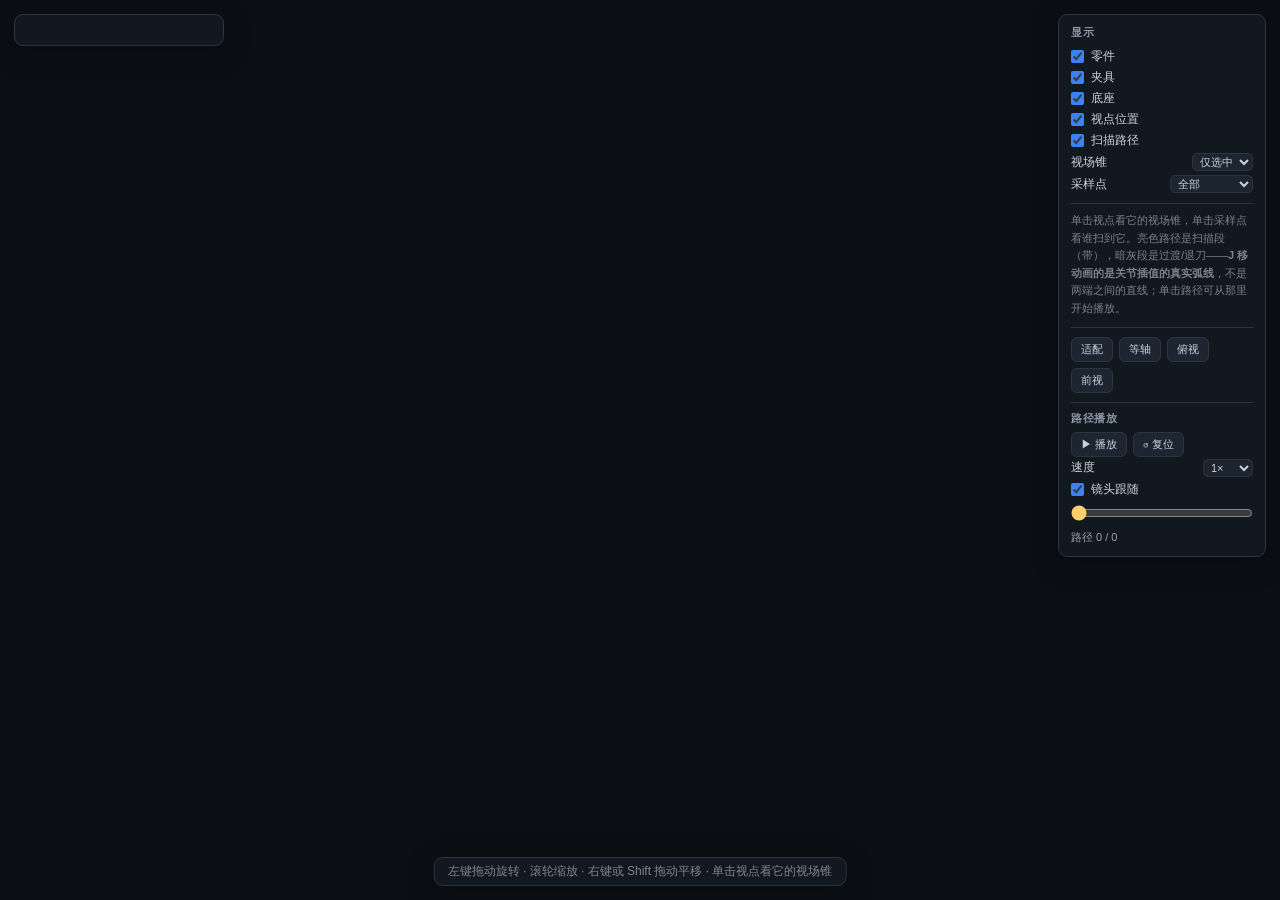
==== commit 06b5813e: "Add fixture keep-out, part floor, swept-arc checks and max view budget Obstacle avoidance - Fixture " ====
--- a/src/scanview/viewer.html
+++ b/src/scanview/viewer.html
@@ -38,25 +38,34 @@
   button { background: #1c2530; color: #c9d3de; border: 1px solid #2b3440; border-radius: 6px;
     padding: 4px 9px; font-size: 11px; font-family: inherit; cursor: pointer; }
   button:hover { background: #263241; color: #fff; }
-  #info { right: 14px; bottom: 14px; width: 306px; padding: 11px 13px; display: none; }
-  #info h2 { margin: 0 0 7px; font-size: 12px; color: #6cb6ff; }
-  #info table { width: 100%; border-collapse: collapse; }
-  #info td { padding: 1px 0; color: #8b98a8; vertical-align: top; }
-  #info td:last-child { text-align: right; color: #e6edf3;
-    font-variant-numeric: tabular-nums; }
-  #info .chips { display: flex; flex-wrap: wrap; gap: 5px; margin-top: 8px;
-    padding-top: 8px; border-top: 1px solid #2b3440; }
+  /* The selected viewpoint sits in the free strip at the top CENTRE, between the title
+     block on the left and the 显示 panel on the right: it is the number a reviewer reads
+     first, and it must not cover the part, which is what a corner panel does. */
+  #info { top: 14px; left: 50%; transform: translateX(-50%); display: none;
+    padding: 7px 12px 8px; max-width: calc(100vw - 500px); min-width: 250px; }
+  #info h2 { display: inline-block; margin: 0 10px 0 0; }
+  #info h2 { font-size: 12px; color: #6cb6ff; }
+  #info table { display: inline-flex; flex-wrap: wrap; gap: 1px 14px;
+    vertical-align: top; }
+  #info tr { display: inline-flex; gap: 6px; align-items: baseline; }
+  #info td { padding: 0; color: #8b98a8; white-space: nowrap; }
+  #info td:last-child { color: #e6edf3; font-variant-numeric: tabular-nums; }
+  #info .chips { display: flex; flex-wrap: wrap; gap: 5px; margin-top: 7px;
+    padding-top: 7px; border-top: 1px solid #2b3440; }
   #info .chips button { padding: 2px 7px; }
   #info .note { color: #78838f; line-height: 1.6; margin-top: 6px; }
-  #legend { left: 14px; bottom: 14px; padding: 8px 12px; color: #97a3b2; line-height: 1.8; }
-  .sw { display: inline-block; width: 9px; height: 9px; border-radius: 2px;
-    margin-right: 6px; vertical-align: -1px; }
   #hint { left: 50%; bottom: 14px; transform: translateX(-50%); padding: 5px 13px;
     color: #7c8794; white-space: nowrap; }
   #error { position: absolute; inset: 0; display: none; place-items: center; padding: 40px;
     text-align: center; line-height: 1.7; color: #e3b341; font-size: 13px; }
+  @media (max-width: 820px) {
+    /* Too narrow for a strip between the two panels: dock it bottom-left, stopping short
+       of the 显示 panel and the hint bar rather than covering either. */
+    #info { top: auto; bottom: 52px; left: 14px; right: 190px; transform: none;
+      max-width: none; min-width: 0; }
+  }
   @media (max-width: 760px) {
-    #legend, #hint { display: none; }
+    #hint { display: none; }
     #tools { width: 150px; }
   }
 </style>
@@ -92,7 +101,7 @@
       <option value="off">关闭</option>
     </select>
   </label>
-  <div class="note">单击视点看它的视场锥，单击采样点看谁扫到它。亮色路径是扫描段（带），暗灰段是过渡/退刀；单击路径可从那里开始播放。</div>
+  <div class="note">单击视点看它的视场锥，单击采样点看谁扫到它。亮色路径是扫描段（带），暗灰段是过渡/退刀——<b>J 移动画的是关节插值的真实弧线</b>，不是两端之间的直线；单击路径可从那里开始播放。</div>
   <div class="btnrow">
     <button id="btn-fit">适配</button>
     <button id="btn-iso">等轴</button>
@@ -123,21 +132,6 @@
   <div id="info-extra"></div>
 </div>
 
-<div id="legend" class="panel">
-  <div><span class="sw" style="background:#88a8c8"></span>零件</div>
-  <div><span class="sw" style="background:#c2ae86"></span>夹具 / 底座</div>
-  <div><span class="sw" style="background:#1d4ed8"></span>视点（跟踪器可见）</div>
-  <div><span class="sw" style="background:#f0a03a"></span>视点（跟踪器不可见）</div>
-  <div><span class="sw" style="background:#f07ae8"></span>当前选中视点及其视场</div>
-  <div><span class="sw" style="background:#8fa3a0"></span>全部视点的视场矩形</div>
-  <div><span class="sw" style="background:#2ecf74"></span>已覆盖采样</div>
-  <div><span class="sw" style="background:#e5484d"></span>未覆盖采样</div>
-  <div><span class="sw" style="background:#4ddcf0"></span>选中视点扫到的采样 / 能扫到所选采样的视点</div>
-  <div><span class="sw" style="background:#ffcf6b"></span>扫描路径（带）</div>
-  <div><span class="sw" style="background:#738599"></span>过渡 / 退刀路径</div>
-  <div><span class="sw" style="background:#1adbdf"></span>回放中已扫过的采样</div>
-</div>
-
 <div id="hint" class="panel">左键拖动旋转 · 滚轮缩放 · 右键或 Shift 拖动平移 · 单击视点看它的视场锥</div>
 
 <script id="scene-data" type="application/json">__SCENE_JSON__</script>
@@ -271,6 +265,13 @@
   // The delivered records ARE the program order, so consecutive pairs are the moves the
   // robot makes. A pair inside one stroke (same stroke_id, both scanning) is a sweep and
   // is drawn bright; everything else is a connector and is drawn dim.
+  //
+  // A `J` move does NOT fly the straight line between its two ends: the joints interpolate
+  // and the TCP arcs. DATA.sweeps carries the forward-kinematics walk of exactly those
+  // moves, so the picture shows the route the controller will take - which on the
+  // 2026-11-05 run is the difference between a line 36 mm from the clamp and an arc that
+  // keeps 187 mm. Where the planner had nothing to walk, the chord stands.
+  var transitionPoints = (DATA.sweeps && DATA.sweeps.length) ? DATA.sweeps : [];
   var scanPathSegments = [];
   var movePathSegments = [];
   for (var pathIndex = 0; pathIndex < VP.length - 1; pathIndex += 1) {
@@ -279,8 +280,15 @@
     var sameStroke = pathFrom.stroke_id !== null && pathFrom.stroke_id !== undefined
       && pathFrom.stroke_id === pathTo.stroke_id;
     var sweeps = sameStroke && pathFrom.role === "coverage" && pathTo.role === "coverage";
-    pushSegment(sweeps ? scanPathSegments : movePathSegments,
-                pathFrom.position, pathTo.position);
+    var route = transitionPoints[pathIndex];
+    if (route && route.length > 1) {
+      for (var hop = 0; hop < route.length - 1; hop += 1) {
+        pushSegment(sweeps ? scanPathSegments : movePathSegments, route[hop], route[hop + 1]);
+      }
+    } else {
+      pushSegment(sweeps ? scanPathSegments : movePathSegments,
+                  pathFrom.position, pathTo.position);
+    }
   }
   var scanPathBuffer = upload(gl.ARRAY_BUFFER, toFloats(scanPathSegments));
   var movePathBuffer = upload(gl.ARRAY_BUFFER, toFloats(movePathSegments));
@@ -856,10 +864,14 @@
     var best = -1, bestDepth = Infinity;
     for (var i = 0; i < VP.length - 1; i += 1) {
       var a = VP[i].position, b = VP[i + 1].position;
+      // Sample the drawn line, which for a joint move is the arc, not the chord: clicking
+      // the bulge the robot actually travels has to select that move too.
+      var route = transitionPoints.length && transitionPoints[i];
       for (var step = 1; step <= 3; step += 1) {
         var t = step / 4;
-        var hit = project(a[0] + (b[0] - a[0]) * t, a[1] + (b[1] - a[1]) * t,
-                          a[2] + (b[2] - a[2]) * t);
+        var probe = route ? alongRoute(route, t)
+          : [a[0] + (b[0] - a[0]) * t, a[1] + (b[1] - a[1]) * t, a[2] + (b[2] - a[2]) * t];
+        var hit = project(probe[0], probe[1], probe[2]);
         if (!hit) continue;
         var dx = hit.x - cursor.x, dy = hit.y - cursor.y;
         if (dx * dx + dy * dy > limit) continue;
@@ -910,15 +922,17 @@
     if (index < 0) { panel.style.display = "none"; return; }
     var v = VP[index];
     document.getElementById("info-title").textContent = "视点 " + v.id;
+    // Compact rows: the strip has to fit between the two side panels, so the two coverage
+    // figures and the two incidence figures share a row each rather than taking four.
     fillRows([
       ["位置 / mm", v.position.map(function (n) { return formatNumber(n, 1); }).join(", ")],
       ["光轴", v.axis.map(function (n) { return formatNumber(n, 3); }).join(", ")],
       ["滚转", formatNumber(v.roll_deg, 1) + "°"],
-      ["覆盖点数", Number(v.n_points || 0).toLocaleString()],
-      ["覆盖面积", formatNumber(v.area_mm2, 1) + " mm²"],
-      ["入射角 均值", formatNumber(v.mean_incidence_deg, 2) + "°"],
-      ["入射角 最大", formatNumber(v.max_incidence_deg, 2) + "°"],
-      ["跟踪器可见", v.tracker_ok ? "是" : "否"],
+      ["覆盖", Number(v.n_points || 0).toLocaleString() + " 点 / "
+        + formatNumber(v.area_mm2, 1) + " mm²"],
+      ["入射角 均值/最大", formatNumber(v.mean_incidence_deg, 2) + "° / "
+        + formatNumber(v.max_incidence_deg, 2) + "°"],
+      ["跟踪器", v.tracker_ok ? "可见" : "不可见"],
       ["来源", v.source || "-"]
     ]);
     panel.style.display = "block";
@@ -1037,6 +1051,30 @@
     return unit([mix(a[0], b[0], t), mix(a[1], b[1], t), mix(a[2], b[2], t)]);
   }
 
+  // Position at fraction t along a joint move's own polyline, so playback rides the arc the
+  // controller flies rather than a chord that may pass through something.
+  function alongRoute(route, t) {
+    if (!route || route.length < 2) return null;
+    var lengths = [];
+    var total = 0;
+    for (var i = 0; i < route.length - 1; i += 1) {
+      var step = Math.hypot(route[i + 1][0] - route[i][0],
+                            route[i + 1][1] - route[i][1],
+                            route[i + 1][2] - route[i][2]);
+      lengths.push(step);
+      total += step;
+    }
+    if (total <= 1e-9) return route[route.length - 1];
+    var want = clamp(t, 0, 1) * total;
+    for (var k = 0; k < lengths.length; k += 1) {
+      if (want <= lengths[k]) {
+        return lerpPoint(route[k], route[k + 1], lengths[k] > 1e-12 ? want / lengths[k] : 1);
+      }
+      want -= lengths[k];
+    }
+    return route[route.length - 1];
+  }
+
   function poseAt(index, t) {
     if (!VP.length) return null;
     var last = VP.length - 1;
@@ -1044,7 +1082,9 @@
     var from = VP[i];
     var to = VP[Math.min(i + 1, last)];
     var span = i < last ? t : 0;
-    var position = lerpPoint(from.position, to.position, span);
+    var route = i < last && transitionPoints.length ? transitionPoints[i] : null;
+    var position = span > 0 && route ? alongRoute(route, span)
+      : lerpPoint(from.position, to.position, span);
     var axis = lerpDirection(from.axis, to.axis, span);
     var startFrame = viewFrame(from);
     var endFrame = i < last ? viewFrame(to) : null;
